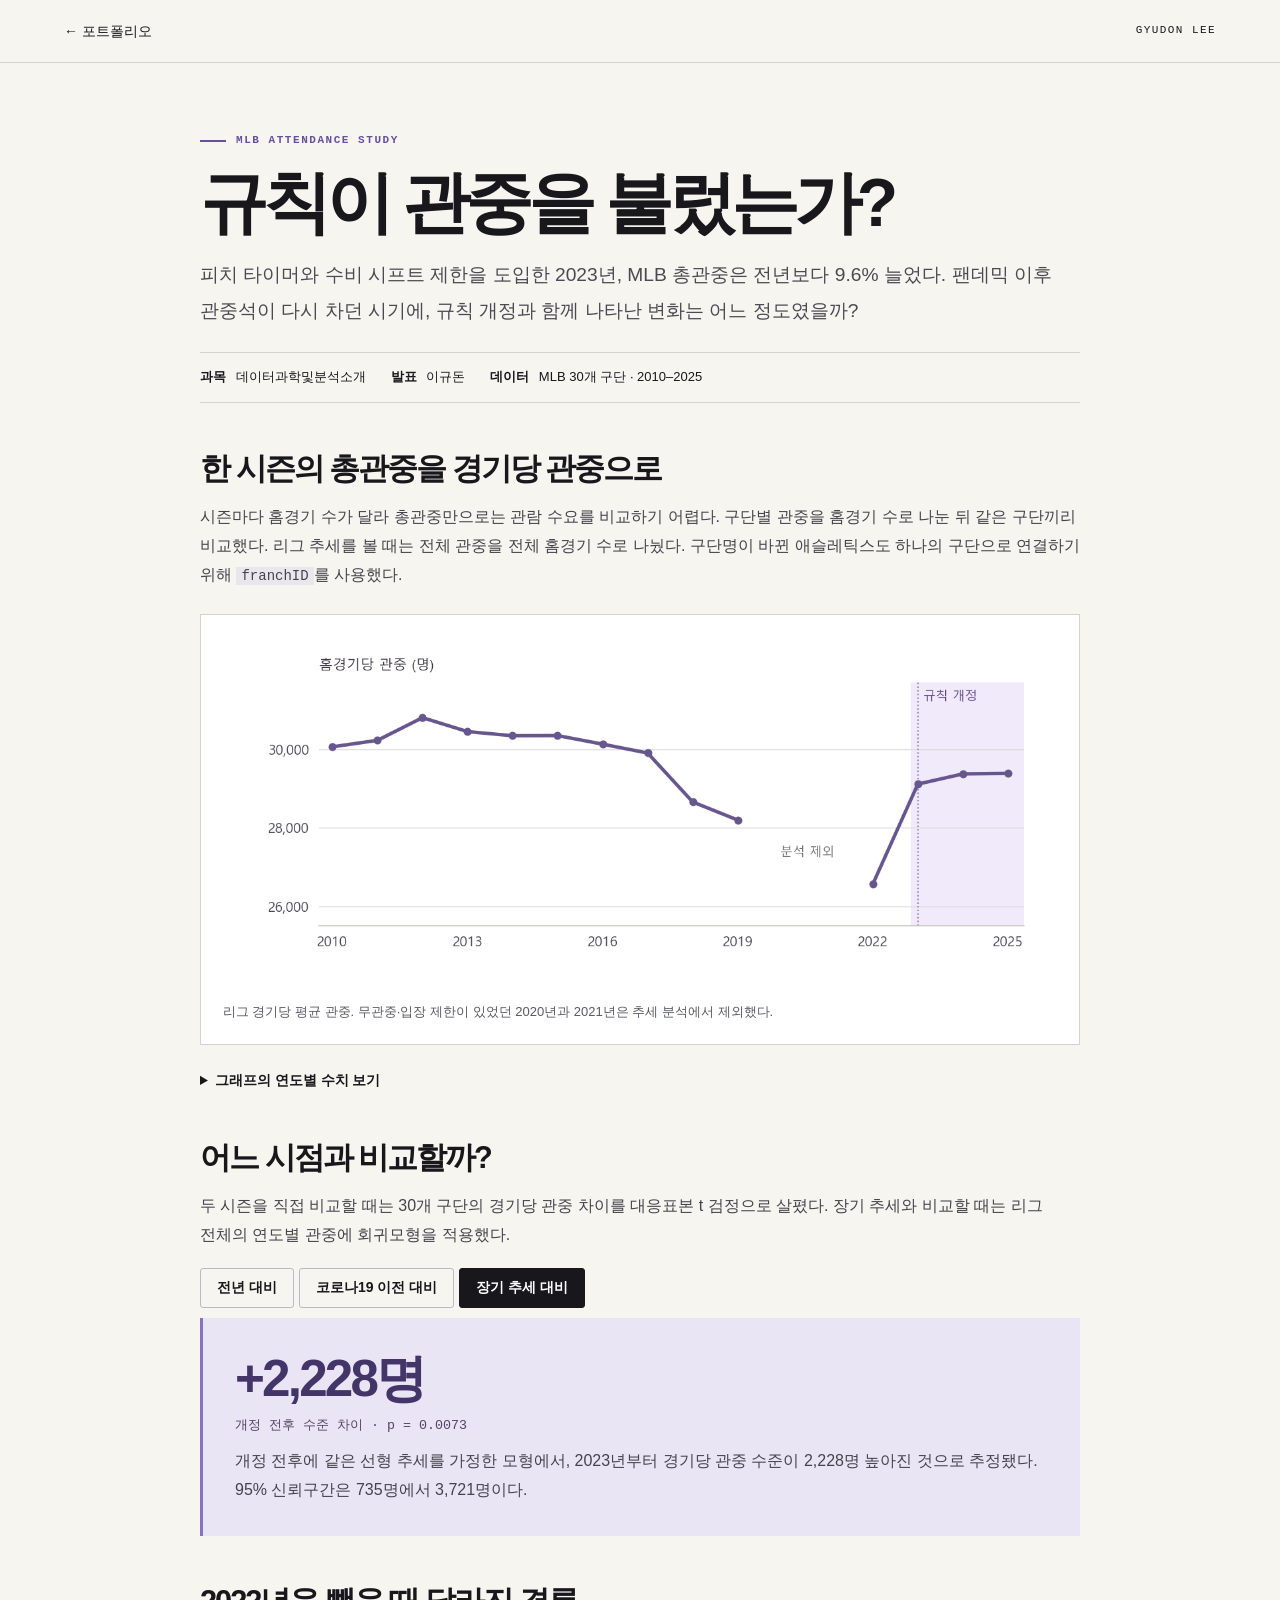
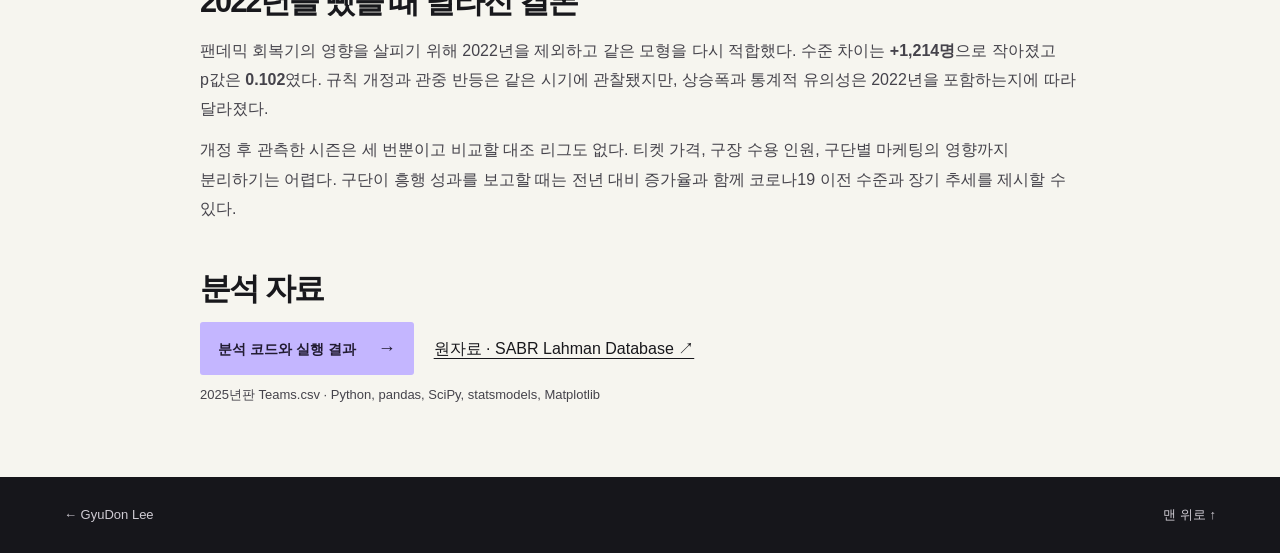
==== mlb.html @ 4417092d "Publish data analysis portfolio for GitHub Pages" ====
<!doctype html>
<html lang="ko">
<head><meta charset="utf-8"><meta name="viewport" content="width=device-width, initial-scale=1">
<title>규칙이 관중을 불렀는가? · GyuDon Lee</title><meta name="description" content="MLB 30개 구단의 경기당 관중을 비교해 2023년 규칙 개정과 관중 증가의 관계를 살폈습니다."><link rel="stylesheet" href="style.css"><script defer src="study.js"></script></head>
<body class="paper" id="top">
<a class="skip" href="#main">본문으로 건너뛰기</a>
<header class="reader-nav"><div class="wrap"><a href="index.html#projects">← 포트폴리오</a><span class="mono">GYUDON LEE</span></div></header>
<main id="main" class="wrap article">
  <p class="kicker"><span class="dash"></span> MLB ATTENDANCE STUDY</p>
  <h1>규칙이 관중을 불렀는가?</h1>
  <p class="lead">피치 타이머와 수비 시프트 제한을 도입한 2023년, MLB 총관중은 전년보다 9.6% 늘었다. 팬데믹 이후 관중석이 다시 차던 시기에, 규칙 개정과 함께 나타난 변화는 어느 정도였을까?</p>
  <div class="study-meta"><span><strong>과목</strong> 데이터과학및분석소개</span><span><strong>발표</strong> 이규돈</span><span><strong>데이터</strong> MLB 30개 구단 · 2010–2025</span></div>
  <section class="block">
    <h2>한 시즌의 총관중을 경기당 관중으로</h2>
    <p>시즌마다 홈경기 수가 달라 총관중만으로는 관람 수요를 비교하기 어렵다. 구단별 관중을 홈경기 수로 나눈 뒤 같은 구단끼리 비교했다. 리그 추세를 볼 때는 전체 관중을 전체 홈경기 수로 나눴다. 구단명이 바뀐 애슬레틱스도 하나의 구단으로 연결하기 위해 <code>franchID</code>를 사용했다.</p>
    <figure class="case-chart"><img src="attendance.png" width="1260" height="540" alt="경기당 평균 관중이 2019년 28,199명에서 2022년 26,567명으로 낮아졌다가 2023년 29,114명으로 반등했다."><figcaption>리그 경기당 평균 관중. 무관중·입장 제한이 있었던 2020년과 2021년은 추세 분석에서 제외했다.</figcaption></figure>
    <details><summary>그래프의 연도별 수치 보기</summary><div class="tablewrap"><table><caption>리그 경기당 평균 관중, 1명 단위 반올림</caption><thead><tr><th>시즌</th><th>관중(명)</th><th>시즌</th><th>관중(명)</th></tr></thead><tbody>
    <tr><td>2010</td><td>30,063</td><td>2017</td><td>29,906</td></tr><tr><td>2011</td><td>30,229</td><td>2018</td><td>28,660</td></tr><tr><td>2012</td><td>30,806</td><td>2019</td><td>28,199</td></tr><tr><td>2013</td><td>30,451</td><td>2022</td><td>26,567</td></tr><tr><td>2014</td><td>30,346</td><td>2023</td><td>29,114</td></tr><tr><td>2015</td><td>30,350</td><td>2024</td><td>29,374</td></tr><tr><td>2016</td><td>30,131</td><td>2025</td><td>29,387</td></tr>
    </tbody></table></div></details>
  </section>
  <section class="block"><h2>어느 시점과 비교할까?</h2>
    <p>두 시즌을 직접 비교할 때는 30개 구단의 경기당 관중 차이를 대응표본 t 검정으로 살폈다. 장기 추세와 비교할 때는 리그 전체의 연도별 관중에 회귀모형을 적용했다.</p>
    <div class="study-tabs" aria-label="비교 기준 선택" hidden>
      <button type="button" data-panel="prior" aria-controls="prior" aria-pressed="false">전년 대비</button>
      <button type="button" data-panel="pre-covid" aria-controls="pre-covid" aria-pressed="false">코로나19 이전 대비</button>
      <button type="button" data-panel="trend" aria-controls="trend" aria-pressed="true">장기 추세 대비</button>
    </div>
    <div id="prior" class="reading"><strong>+2,551명</strong><small>2022년과 2023년 · p &lt; 0.001</small><p>같은 구단의 두 시즌을 짝지으면 홈경기 한 경기당 평균 2,551명이 늘었다. 비교 기준인 2022년의 리그 경기당 관중은 2019년보다 5.8% 낮았다.</p></div>
    <div id="pre-covid" class="reading"><strong>+918명</strong><small>2019년과 2023년 · p = 0.379</small><p>코로나19 이전 시즌과 비교하면 증가폭이 작아졌다. 30개 구단 중 관중이 늘어난 곳은 15개였다. 구단별 차이의 평균은 5% 유의수준에서 0과 구별되지 않았다.</p></div>
    <div id="trend" class="reading"><strong>+2,228명</strong><small>개정 전후 수준 차이 · p = 0.0073</small><p>개정 전후에 같은 선형 추세를 가정한 모형에서, 2023년부터 경기당 관중 수준이 2,228명 높아진 것으로 추정됐다. 95% 신뢰구간은 735명에서 3,721명이다.</p></div>
  </section>
  <section class="block"><h2>2022년을 뺐을 때 달라진 결론</h2>
    <p>팬데믹 회복기의 영향을 살피기 위해 2022년을 제외하고 같은 모형을 다시 적합했다. 수준 차이는 <strong>+1,214명</strong>으로 작아졌고 p값은 <strong>0.102</strong>였다. 규칙 개정과 관중 반등은 같은 시기에 관찰됐지만, 상승폭과 통계적 유의성은 2022년을 포함하는지에 따라 달라졌다.</p>
    <p style="margin-top:12px">개정 후 관측한 시즌은 세 번뿐이고 비교할 대조 리그도 없다. 티켓 가격, 구장 수용 인원, 구단별 마케팅의 영향까지 분리하기는 어렵다. 구단이 흥행 성과를 보고할 때는 전년 대비 증가율과 함께 코로나19 이전 수준과 장기 추세를 제시할 수 있다.</p>
  </section>
  <section class="block"><h2>분석 자료</h2><div class="resources"><a class="button" href="notebook.html">분석 코드와 실행 결과 <span aria-hidden="true">→</span></a><a href="https://sabr.org/lahman-database/">원자료 · SABR Lahman Database ↗</a></div><p class="caption">2025년판 Teams.csv · Python, pandas, SciPy, statsmodels, Matplotlib</p></section>
</main><footer style="background:var(--night)"><div class="wrap"><a href="index.html">← GyuDon Lee</a><a href="#top">맨 위로 ↑</a></div></footer></body></html>
---- style.css ----
:root{--ink:#18181c;--night:#16161b;--paper:#f6f5ef;--muted:#595962;--violet:#c4b6ff;--purple:#63519d;--rule:#d5d3cd;--mono:"IBM Plex Mono",Consolas,"SFMono-Regular",monospace;--sans:"Inter","Segoe UI","Apple SD Gothic Neo","Malgun Gothic",sans-serif}
*{box-sizing:border-box}html{scroll-behavior:smooth;scroll-padding-top:18px}body{margin:0;background:var(--night);color:#f4f2ef;font:16px/1.6 var(--sans);word-break:keep-all}h1,h2,h3,p,dl,dd,figure,ul{margin:0}a{color:inherit;text-decoration:none}a,button,input,summary{-webkit-tap-highlight-color:transparent}a:focus-visible,button:focus-visible,input:focus-visible,summary:focus-visible{outline:3px solid #a383fc;outline-offset:5px}a:hover{text-decoration:underline;text-underline-offset:5px}.wrap{width:min(100% - clamp(40px,10vw,168px),1232px);margin-inline:auto}.paper{background:var(--paper);color:var(--ink)}.mono,.kicker,.section-index,.field-head,.field-foot,.photo>span,.project-type{font-family:var(--mono)}
.skip{position:fixed;z-index:10;left:16px;top:12px;padding:10px 18px;background:var(--paper);color:var(--ink);transform:translateY(-160%)}.skip:focus{transform:none}
.topbar{border-bottom:1px solid #38383d}.navrow,.topbar nav,.brand,.reader-nav .wrap,footer .wrap{display:flex;align-items:center}.navrow{justify-content:space-between;min-height:76px}.brand{font-size:21px;font-weight:700;letter-spacing:-.055em;gap:12px}.brand:hover{text-decoration:none}.brand-mark{display:flex;height:23px;align-items:end;gap:2px;transform:skewY(-7deg)}.brand-mark i{width:4px;display:block;background:var(--violet)}.brand-mark i:nth-child(1){height:9px}.brand-mark i:nth-child(2){height:17px}.brand-mark i:nth-child(3){height:22px}.brand-mark i:nth-child(4){height:14px}.topbar nav{gap:30px;font-size:14px;font-weight:600}.github{border-left:1px solid #4a494f;padding-left:24px}.github span{margin-left:4px;color:var(--violet)}
.hero{overflow:hidden;background:radial-gradient(ellipse at 73% 49%,#211f2b 0%,#17171d 34%,var(--night) 62%)}.cover{display:grid;grid-template-columns:.84fr 1.16fr;align-items:center;gap:7%;padding-block:clamp(54px,5.6vw,85px) clamp(54px,6.1vw,96px)}.kicker{font-size:11px;line-height:1.4;font-weight:600;letter-spacing:.14em;display:flex;align-items:center;gap:10px}.hero .kicker{color:var(--violet)}.dash{width:26px;height:2px;background:currentColor;display:inline-block;flex:none}.intro h1{font-size:clamp(82px,8.5vw,134px);font-weight:650;letter-spacing:-.057em;line-height:.85;margin:25px 0}.period{color:var(--violet)}.intro-copy{font-size:clamp(15px,1.2vw,18px);line-height:1.85;letter-spacing:-.04em;color:#c4c2cb}.intro-copy strong{color:#f4f2ef;font-weight:600}.button{display:inline-flex;align-items:center;gap:22px;background:var(--violet);color:#211b31;padding:12px 18px;font-weight:700;font-size:14px;margin-top:22px;border-radius:3px}.button:hover{background:#d4caff;text-decoration:none}.button span{font-size:18px}
.ball-figure{position:relative;min-width:0}.field-head,.field-foot{display:flex;align-items:center;gap:12px;color:#b7b4c3;font-size:10px;letter-spacing:.11em;line-height:1.3}.field-head{justify-content:space-between;border-top:1px solid #55525f;padding:10px 0}.field-head>span:first-child{color:var(--violet)}.ball-stage{position:relative;background-image:radial-gradient(circle,#72708050 .7px,transparent .9px);background-size:18px 18px}.ball-stage:before,.ball-stage:after{content:"+";position:absolute;color:#a8a1b5;font:16px var(--mono);line-height:1}.ball-stage:before{top:6%;left:1%}.ball-stage:after{bottom:6%;right:1%}#baseball{display:block;width:100%;height:clamp(295px,28vw,420px)}.field-foot{border-bottom:1px solid #55525f;padding:10px 0;min-height:39px}.field-foot>span{margin-right:auto}.field-foot label{font-family:var(--sans);white-space:nowrap}.field-foot input{width:74px;height:16px;accent-color:var(--violet);cursor:ew-resize}.field-foot output{min-width:33px;text-align:right}
.projects{padding-block:clamp(50px,6.2vw,92px)}.paper .kicker{color:var(--purple)}.section-head{display:flex;align-items:end;justify-content:space-between;margin-bottom:29px}.paper h2{font-size:clamp(34px,3.2vw,51px);letter-spacing:-.065em;line-height:1.18;margin-top:9px}.section-index{font-size:13px;color:#5b5666}.section-index span{color:#a7a4ac}.project-card{display:grid;grid-template-columns:1.12fr 1fr;align-items:stretch;border-top:1px solid var(--rule);border-bottom:1px solid var(--rule);padding:23px 0;gap:clamp(30px,4.4vw,78px)}.project-card:hover{text-decoration:none}.photo{position:relative;overflow:hidden;isolation:isolate;background:#36363c;min-height:300px;border-radius:3px}.photo img{display:block;height:100%;width:100%;position:absolute;inset:0;object-fit:cover;object-position:center 64%;transition:transform .4s;filter:saturate(.78)}.photo:after{content:"";position:absolute;inset:55% 0 0;background:linear-gradient(transparent,#121218a8);z-index:0}.photo>span{position:absolute;z-index:1;bottom:18px;left:20px;color:white;font-size:11px;letter-spacing:.14em}.project-card:hover .photo img{transform:scale(1.025)}.project-summary{padding:clamp(12px,2.5vw,42px) 0}.project-type{font-family:var(--sans);color:var(--purple);font-weight:700;font-size:13px}.project-summary h3{font-size:clamp(31px,3.3vw,50px);line-height:1.15;letter-spacing:-.07em;margin:10px 0 18px}.project-summary>p:not(.project-type){font-size:15px;color:var(--muted);line-height:1.85;max-width:44ch}.tags{display:flex;flex-wrap:wrap;padding:0;list-style:none;gap:7px;margin-top:18px}.tags li{border:1px solid #cdcad4;border-radius:3px;padding:3px 9px;font-size:12px;color:#514c5e}.case-link{display:inline-flex;gap:20px;align-items:center;border-bottom:1px solid #69636e;padding-bottom:2px;font-size:14px;font-weight:700;margin-top:25px}.case-link span{font-size:18px}.about{padding-bottom:clamp(60px,7vw,105px)}.about-grid{display:grid;grid-template-columns:1fr 1.3fr;gap:56px}.about-name{color:var(--muted);margin-top:5px}.profile>div{display:grid;grid-template-columns:35% 1fr;gap:15px;border-top:1px solid var(--rule);padding:14px 0}.profile>div:last-child{border-bottom:1px solid var(--rule)}.profile dt{font-size:13px;color:var(--muted)}.profile dd{font-size:15px;font-weight:580}.profile small{font-weight:400;color:var(--muted)}.profile a{color:var(--purple)}.mobile-only{display:none}footer .wrap{min-height:76px;justify-content:space-between;color:#cfcbd3;font-size:13px}footer span{font:14px var(--mono)}
.reader-nav{border-bottom:1px solid var(--rule)}.reader-nav .wrap{min-height:62px;justify-content:space-between;font-size:14px}.reader-nav .mono{font-size:11px;letter-spacing:.13em}.article{max-width:880px;padding-block:clamp(42px,5.5vw,82px)}.article h1{font-size:clamp(38px,5.3vw,76px);letter-spacing:-.075em;line-height:1.13;margin:16px 0}.lead{color:#4c4953;font-size:clamp(17px,1.5vw,21px);line-height:1.75}.article p:not(.kicker){line-height:1.83}.article .block{margin-top:48px}.article h2{font-size:clamp(24px,2.4vw,34px);margin:12px 0 15px}.article .block p,.notebook .article>p{color:#45434b}.study-meta{display:flex;flex-wrap:wrap;gap:10px 25px;border-block:1px solid var(--rule);padding:14px 0;font-size:13px;margin:24px 0 0}.study-meta strong{margin-right:6px}.study-tabs{display:flex;flex-wrap:wrap;gap:5px;margin:18px 0 0}.study-tabs[hidden]{display:none}.study-tabs button{font:600 14px var(--sans);padding:10px 16px;border:1px solid #bcb8c8;background:transparent;color:var(--ink);border-radius:3px;cursor:pointer}.study-tabs button[aria-pressed="true"]{background:var(--ink);border-color:var(--ink);color:white}.reading{background:#e9e5f5;border-left:3px solid #8972bd;padding:clamp(18px,3vw,32px);margin-top:10px}.reading strong{display:block;font-size:clamp(30px,4vw,52px);color:#443568;letter-spacing:-.055em;line-height:1.15}.reading small{display:block;font-family:var(--mono);color:#504566;margin:6px 0 10px}.reading[hidden]{display:none}.case-chart{margin:24px 0;background:white;border:1px solid var(--rule);padding:clamp(8px,1.7vw,22px)}.case-chart img{width:100%;height:auto;display:block}.case-chart figcaption,.caption{font-size:13px;color:var(--muted);margin-top:8px}.article a:not(.button){text-decoration:underline;text-underline-offset:4px}.article pre,.article .tablewrap{overflow:auto;max-width:100%;font-family:var(--mono);word-break:normal}.article pre{background:#232229;color:#eeecf1;padding:18px;border-radius:3px;line-height:1.55;font-size:13px}.article p code{font:14px var(--mono);background:#e9e6ee;padding:1px 5px}.cell{margin-block:40px}.cell img{max-width:100%;height:auto;background:white}.notebook .cell h2{font:13px var(--mono);letter-spacing:.04em;color:var(--purple)}.cell .result{background:#e8e6e2;color:var(--ink)}.article table{border-collapse:collapse;font-size:13px;min-width:min(100%,500px)}.article td,.article th{border-bottom:1px solid var(--rule);padding:6px 9px;text-align:right}.resources{display:flex;flex-wrap:wrap;align-items:center;gap:20px}.resources .button{margin:0}.article details{margin:16px 0}.article summary{cursor:pointer;font-weight:600;font-size:14px}.article details .tablewrap{margin:12px 0}
@media(max-width:780px){.wrap{width:calc(100% - 48px)}.cover{gap:4%;grid-template-columns:.9fr 1.1fr}.intro h1{font-size:83px}.kicker{font-size:10px}.field-head,.field-foot{font-size:9px;gap:7px}.photo{min-height:255px}.about-grid{gap:25px;grid-template-columns:.7fr 1.3fr}.profile>div{grid-template-columns:34% 1fr}.topbar nav{gap:17px}.github{padding-left:17px}}
@media(max-width:600px){.wrap{width:calc(100% - 38px)}.navrow{min-height:61px}.brand{font-size:17px;gap:8px}.brand-mark{transform:scale(.82);transform-origin:left center;margin-right:-3px}.topbar nav{gap:13px;font-size:12px}.github{padding-left:11px}.github span{margin-left:0}.cover{grid-template-columns:1fr;gap:34px;padding-block:41px 33px}.intro h1{font-size:clamp(63px,14.8vw,90px);margin:17px 0;line-height:1}.intro h1 br{display:none}.intro h1 br:after{content:" "}.intro h1 .last-name:before{content:" "}.intro-copy{font-size:15px}.button{margin-top:16px}.ball-figure{max-width:440px;width:100%;margin:auto}#baseball{height:clamp(220px,65vw,280px)}.field-head,.field-foot{padding-block:6px}.projects{padding-block:44px}.section-head{margin-bottom:18px}.project-card,.about-grid{grid-template-columns:1fr;gap:17px}.photo{min-height:0;aspect-ratio:1.7}.project-card{padding:16px 0 22px}.project-summary{padding:0}.project-summary h3 br{display:none}.project-summary h3{font-size:32px;margin:7px 0 12px}.about-grid{gap:20px}.profile>div{grid-template-columns:34% 1fr}.mobile-only{display:block}.study-tabs button{font-size:13px;padding:8px 11px}.article .block{margin-top:32px}.article{padding-block:36px}.article pre{padding:12px}.resources{gap:15px}.section-index{font-size:12px}}
@media(max-width:350px){.brand{font-size:15px}.topbar nav{gap:9px}.github{padding-left:7px}.wrap{width:calc(100% - 28px)}}
@media(prefers-reduced-motion:reduce){html{scroll-behavior:auto}*,*:before,*:after{transition:none!important}}
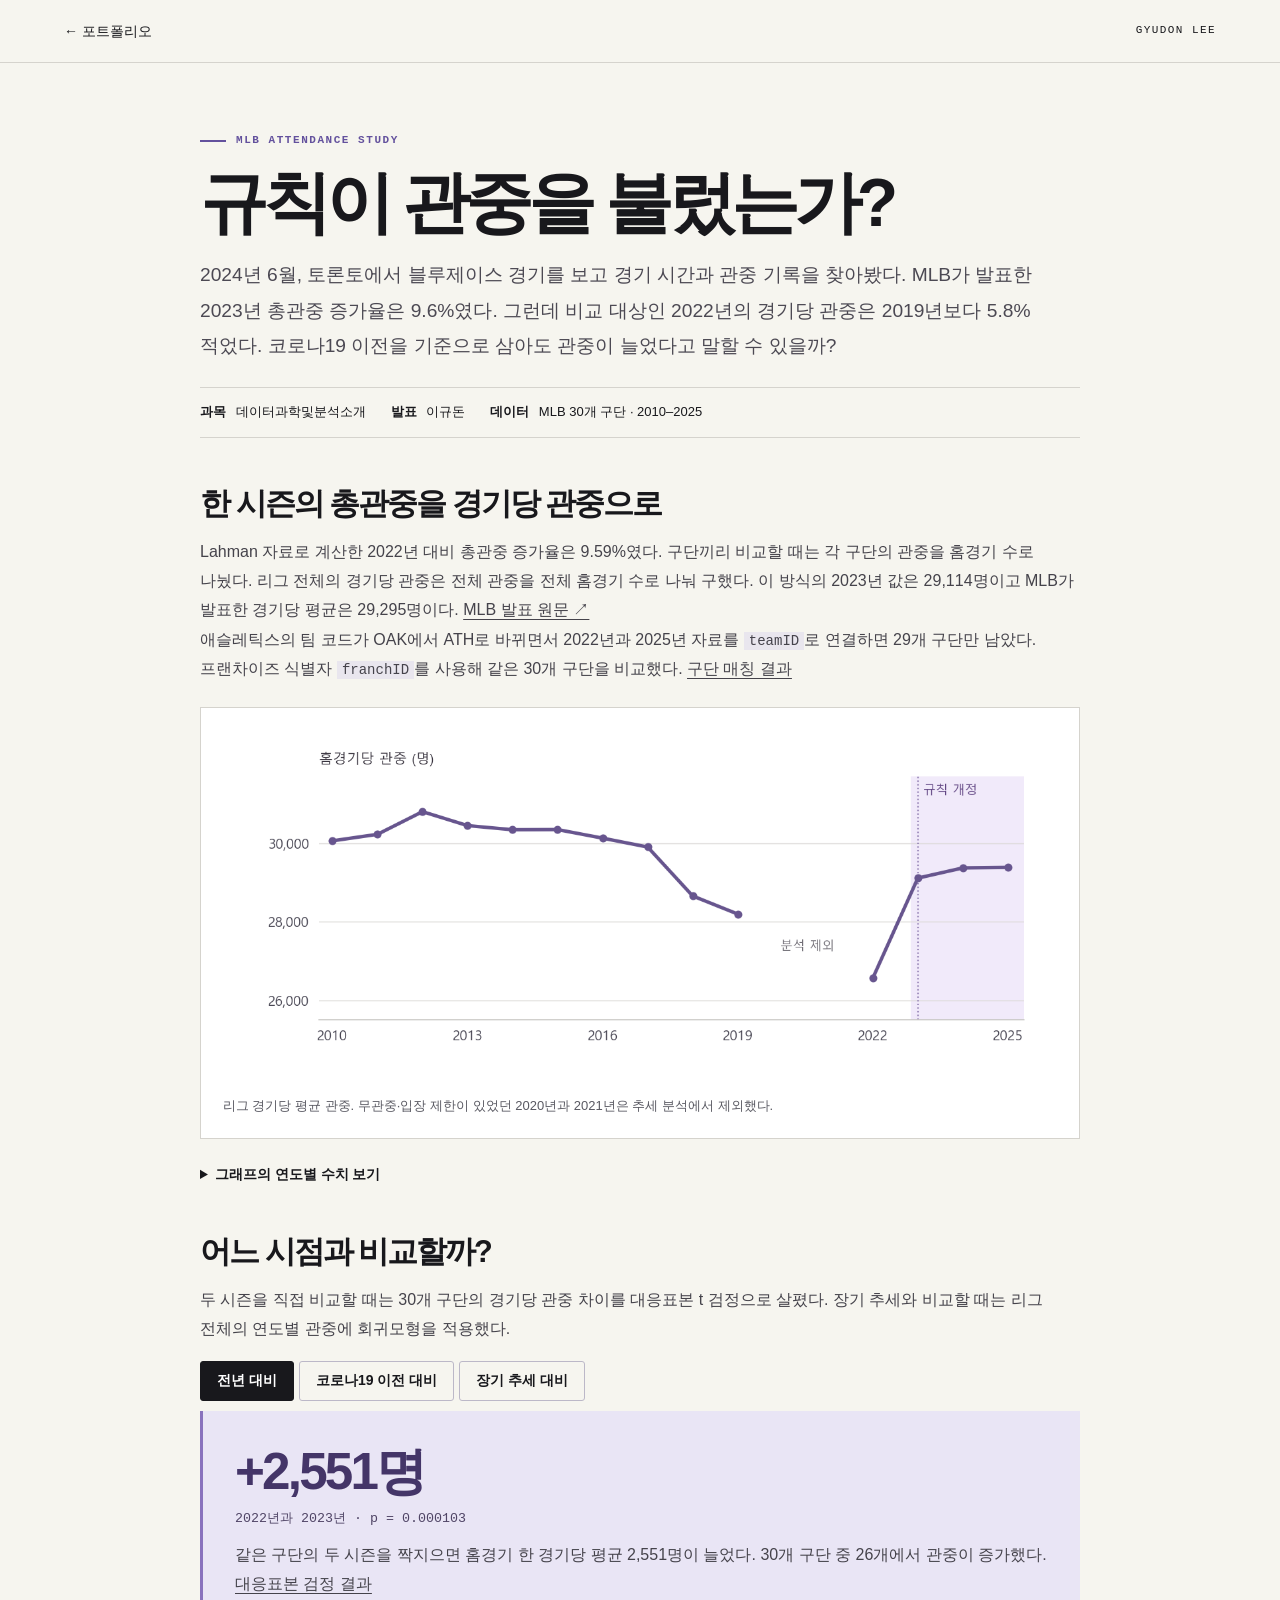
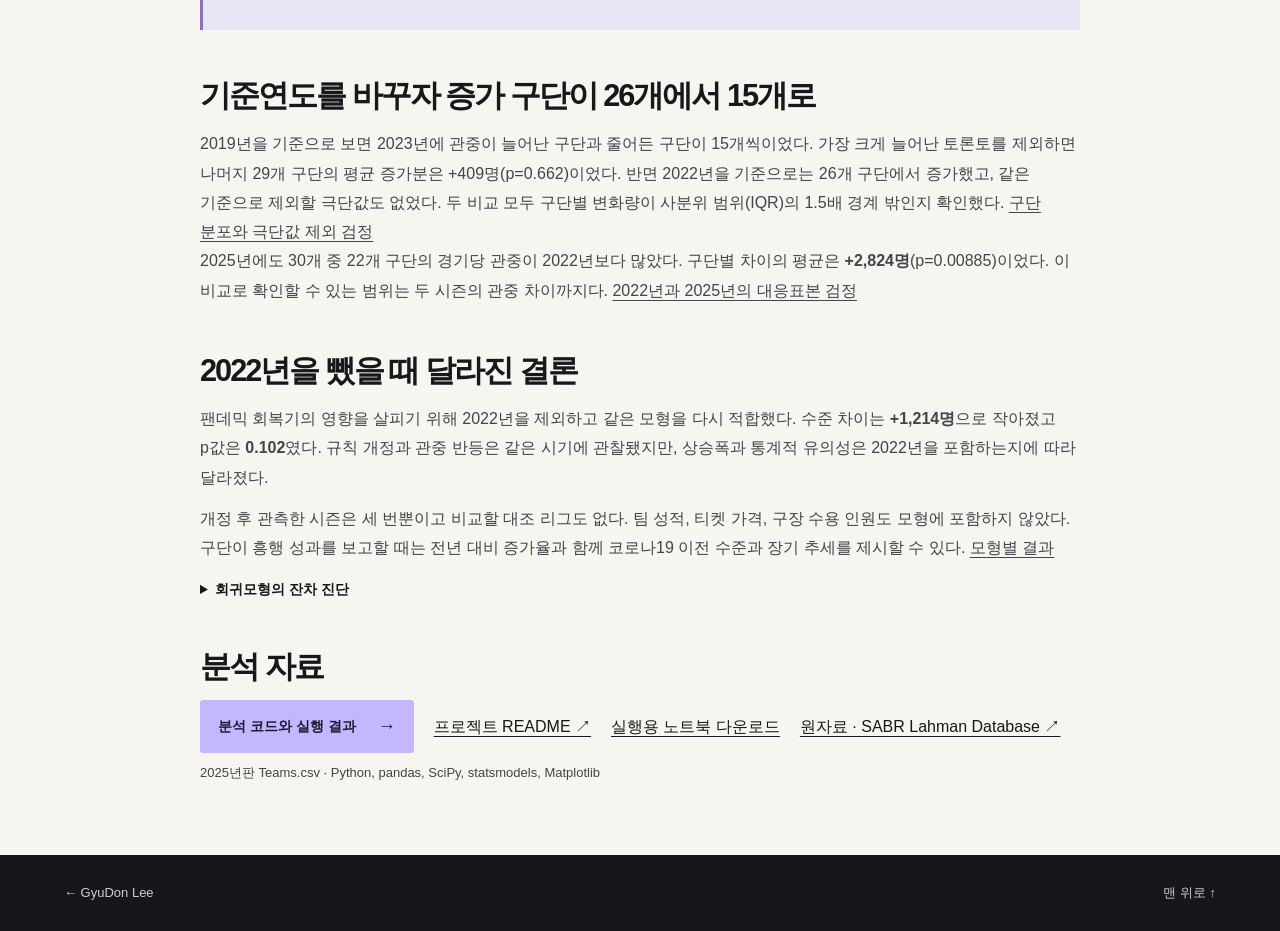
==== commit 35c690b0: "Reproduce MLB attendance tests and align portfolio results" ====
--- a/mlb.html
+++ b/mlb.html
@@ -8,11 +8,12 @@
 <main id="main" class="wrap article">
   <p class="kicker"><span class="dash"></span> MLB ATTENDANCE STUDY</p>
   <h1>규칙이 관중을 불렀는가?</h1>
-  <p class="lead">피치 타이머와 수비 시프트 제한을 도입한 2023년, MLB 총관중은 전년보다 9.6% 늘었다. 팬데믹 이후 관중석이 다시 차던 시기에, 규칙 개정과 함께 나타난 변화는 어느 정도였을까?</p>
+  <p class="lead">2024년 6월, 토론토에서 블루제이스 경기를 보고 경기 시간과 관중 기록을 찾아봤다. MLB가 발표한 2023년 총관중 증가율은 9.6%였다. 그런데 비교 대상인 2022년의 경기당 관중은 2019년보다 5.8% 적었다. 코로나19 이전을 기준으로 삼아도 관중이 늘었다고 말할 수 있을까?</p>
   <div class="study-meta"><span><strong>과목</strong> 데이터과학및분석소개</span><span><strong>발표</strong> 이규돈</span><span><strong>데이터</strong> MLB 30개 구단 · 2010–2025</span></div>
   <section class="block">
     <h2>한 시즌의 총관중을 경기당 관중으로</h2>
-    <p>시즌마다 홈경기 수가 달라 총관중만으로는 관람 수요를 비교하기 어렵다. 구단별 관중을 홈경기 수로 나눈 뒤 같은 구단끼리 비교했다. 리그 추세를 볼 때는 전체 관중을 전체 홈경기 수로 나눴다. 구단명이 바뀐 애슬레틱스도 하나의 구단으로 연결하기 위해 <code>franchID</code>를 사용했다.</p>
+    <p>Lahman 자료로 계산한 2022년 대비 총관중 증가율은 9.59%였다. 구단끼리 비교할 때는 각 구단의 관중을 홈경기 수로 나눴다. 리그 전체의 경기당 관중은 전체 관중을 전체 홈경기 수로 나눠 구했다. 이 방식의 2023년 값은 29,114명이고 MLB가 발표한 경기당 평균은 29,295명이다. <a href="https://www.mlb.com/press-release/press-release-mlb-attendance-surpasses-70-million-and-records-largest-percentage">MLB 발표 원문 ↗</a></p>
+    <p>애슬레틱스의 팀 코드가 OAK에서 ATH로 바뀌면서 2022년과 2025년 자료를 <code>teamID</code>로 연결하면 29개 구단만 남았다. 프랜차이즈 식별자 <code>franchID</code>를 사용해 같은 30개 구단을 비교했다. <a href="notebook.html#identifiers">구단 매칭 결과</a></p>
     <figure class="case-chart"><img src="attendance.png" width="1260" height="540" alt="경기당 평균 관중이 2019년 28,199명에서 2022년 26,567명으로 낮아졌다가 2023년 29,114명으로 반등했다."><figcaption>리그 경기당 평균 관중. 무관중·입장 제한이 있었던 2020년과 2021년은 추세 분석에서 제외했다.</figcaption></figure>
     <details><summary>그래프의 연도별 수치 보기</summary><div class="tablewrap"><table><caption>리그 경기당 평균 관중, 1명 단위 반올림</caption><thead><tr><th>시즌</th><th>관중(명)</th><th>시즌</th><th>관중(명)</th></tr></thead><tbody>
     <tr><td>2010</td><td>30,063</td><td>2017</td><td>29,906</td></tr><tr><td>2011</td><td>30,229</td><td>2018</td><td>28,660</td></tr><tr><td>2012</td><td>30,806</td><td>2019</td><td>28,199</td></tr><tr><td>2013</td><td>30,451</td><td>2022</td><td>26,567</td></tr><tr><td>2014</td><td>30,346</td><td>2023</td><td>29,114</td></tr><tr><td>2015</td><td>30,350</td><td>2024</td><td>29,374</td></tr><tr><td>2016</td><td>30,131</td><td>2025</td><td>29,387</td></tr>
@@ -21,17 +22,22 @@
   <section class="block"><h2>어느 시점과 비교할까?</h2>
     <p>두 시즌을 직접 비교할 때는 30개 구단의 경기당 관중 차이를 대응표본 t 검정으로 살폈다. 장기 추세와 비교할 때는 리그 전체의 연도별 관중에 회귀모형을 적용했다.</p>
     <div class="study-tabs" aria-label="비교 기준 선택" hidden>
-      <button type="button" data-panel="prior" aria-controls="prior" aria-pressed="false">전년 대비</button>
+      <button type="button" data-panel="prior" aria-controls="prior" aria-pressed="true">전년 대비</button>
       <button type="button" data-panel="pre-covid" aria-controls="pre-covid" aria-pressed="false">코로나19 이전 대비</button>
-      <button type="button" data-panel="trend" aria-controls="trend" aria-pressed="true">장기 추세 대비</button>
+      <button type="button" data-panel="trend" aria-controls="trend" aria-pressed="false">장기 추세 대비</button>
     </div>
-    <div id="prior" class="reading"><strong>+2,551명</strong><small>2022년과 2023년 · p &lt; 0.001</small><p>같은 구단의 두 시즌을 짝지으면 홈경기 한 경기당 평균 2,551명이 늘었다. 비교 기준인 2022년의 리그 경기당 관중은 2019년보다 5.8% 낮았다.</p></div>
+    <div id="prior" class="reading"><strong>+2,551명</strong><small>2022년과 2023년 · p = 0.000103</small><p>같은 구단의 두 시즌을 짝지으면 홈경기 한 경기당 평균 2,551명이 늘었다. 30개 구단 중 26개에서 관중이 증가했다. <a href="notebook.html#paired">대응표본 검정 결과</a></p></div>
     <div id="pre-covid" class="reading"><strong>+918명</strong><small>2019년과 2023년 · p = 0.379</small><p>코로나19 이전 시즌과 비교하면 증가폭이 작아졌다. 30개 구단 중 관중이 늘어난 곳은 15개였다. 구단별 차이의 평균은 5% 유의수준에서 0과 구별되지 않았다.</p></div>
     <div id="trend" class="reading"><strong>+2,228명</strong><small>개정 전후 수준 차이 · p = 0.0073</small><p>개정 전후에 같은 선형 추세를 가정한 모형에서, 2023년부터 경기당 관중 수준이 2,228명 높아진 것으로 추정됐다. 95% 신뢰구간은 735명에서 3,721명이다.</p></div>
   </section>
+  <section class="block"><h2>기준연도를 바꾸자 증가 구단이 26개에서 15개로</h2>
+    <p>2019년을 기준으로 보면 2023년에 관중이 늘어난 구단과 줄어든 구단이 15개씩이었다. 가장 크게 늘어난 토론토를 제외하면 나머지 29개 구단의 평균 증가분은 +409명(p=0.662)이었다. 반면 2022년을 기준으로는 26개 구단에서 증가했고, 같은 기준으로 제외할 극단값도 없었다. 두 비교 모두 구단별 변화량이 사분위 범위(IQR)의 1.5배 경계 밖인지 확인했다. <a href="notebook.html#spread">구단 분포와 극단값 제외 검정</a></p>
+    <p>2025년에도 30개 중 22개 구단의 경기당 관중이 2022년보다 많았다. 구단별 차이의 평균은 <strong>+2,824명</strong>(p=0.00885)이었다. 이 비교로 확인할 수 있는 범위는 두 시즌의 관중 차이까지다. <a href="notebook.html#paired">2022년과 2025년의 대응표본 검정</a></p>
+  </section>
   <section class="block"><h2>2022년을 뺐을 때 달라진 결론</h2>
     <p>팬데믹 회복기의 영향을 살피기 위해 2022년을 제외하고 같은 모형을 다시 적합했다. 수준 차이는 <strong>+1,214명</strong>으로 작아졌고 p값은 <strong>0.102</strong>였다. 규칙 개정과 관중 반등은 같은 시기에 관찰됐지만, 상승폭과 통계적 유의성은 2022년을 포함하는지에 따라 달라졌다.</p>
-    <p style="margin-top:12px">개정 후 관측한 시즌은 세 번뿐이고 비교할 대조 리그도 없다. 티켓 가격, 구장 수용 인원, 구단별 마케팅의 영향까지 분리하기는 어렵다. 구단이 흥행 성과를 보고할 때는 전년 대비 증가율과 함께 코로나19 이전 수준과 장기 추세를 제시할 수 있다.</p>
+    <p style="margin-top:12px">개정 후 관측한 시즌은 세 번뿐이고 비교할 대조 리그도 없다. 팀 성적, 티켓 가격, 구장 수용 인원도 모형에 포함하지 않았다. 구단이 흥행 성과를 보고할 때는 전년 대비 증가율과 함께 코로나19 이전 수준과 장기 추세를 제시할 수 있다. <a href="notebook.html#sensitivity">모형별 결과</a></p>
+    <details><summary>회귀모형의 잔차 진단</summary><p>14개 시즌의 Durbin–Watson 통계량은 0.667이었다. 관측 순서상 인접한 잔차의 상관을 고려한 HAC 표준오차로 계산하면 수준 차이는 +2,228명, p=0.0018이었다. 시차 1, Bartlett 가중치, 소표본 보정 해제, 정규근사를 사용했다. 표본이 작아 보조 결과로 해석했다. <a href="notebook.html#diagnostics">진단 코드와 실행 결과</a></p></details>
   </section>
-  <section class="block"><h2>분석 자료</h2><div class="resources"><a class="button" href="notebook.html">분석 코드와 실행 결과 <span aria-hidden="true">→</span></a><a href="https://sabr.org/lahman-database/">원자료 · SABR Lahman Database ↗</a></div><p class="caption">2025년판 Teams.csv · Python, pandas, SciPy, statsmodels, Matplotlib</p></section>
+  <section class="block"><h2>분석 자료</h2><div class="resources"><a class="button" href="notebook.html">분석 코드와 실행 결과 <span aria-hidden="true">→</span></a><a href="https://github.com/dlrbehs/dlrbehs.github.io/blob/main/README.md">프로젝트 README ↗</a><a href="mlb-analysis.ipynb" download>실행용 노트북 다운로드</a><a href="https://sabr.org/lahman-database/">원자료 · SABR Lahman Database ↗</a></div><p class="caption">2025년판 Teams.csv · Python, pandas, SciPy, statsmodels, Matplotlib</p></section>
 </main><footer style="background:var(--night)"><div class="wrap"><a href="index.html">← GyuDon Lee</a><a href="#top">맨 위로 ↑</a></div></footer></body></html>
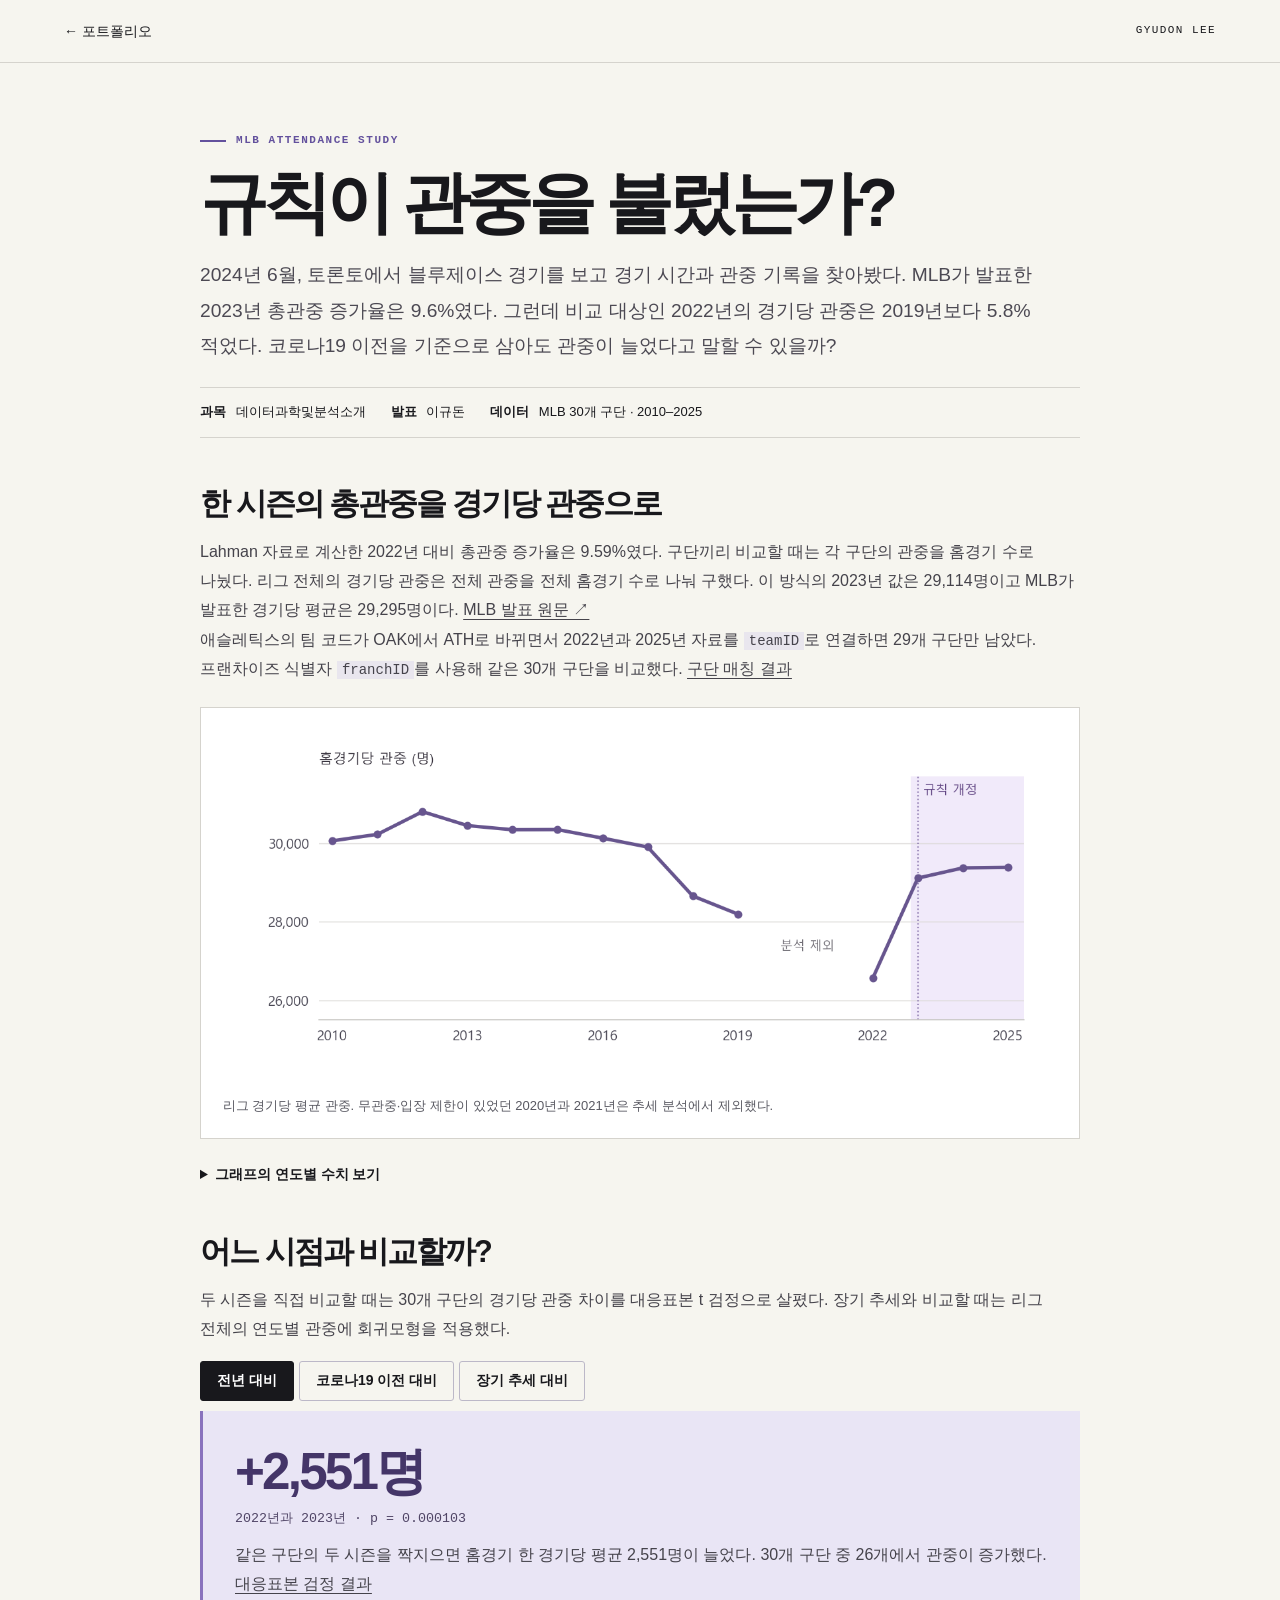
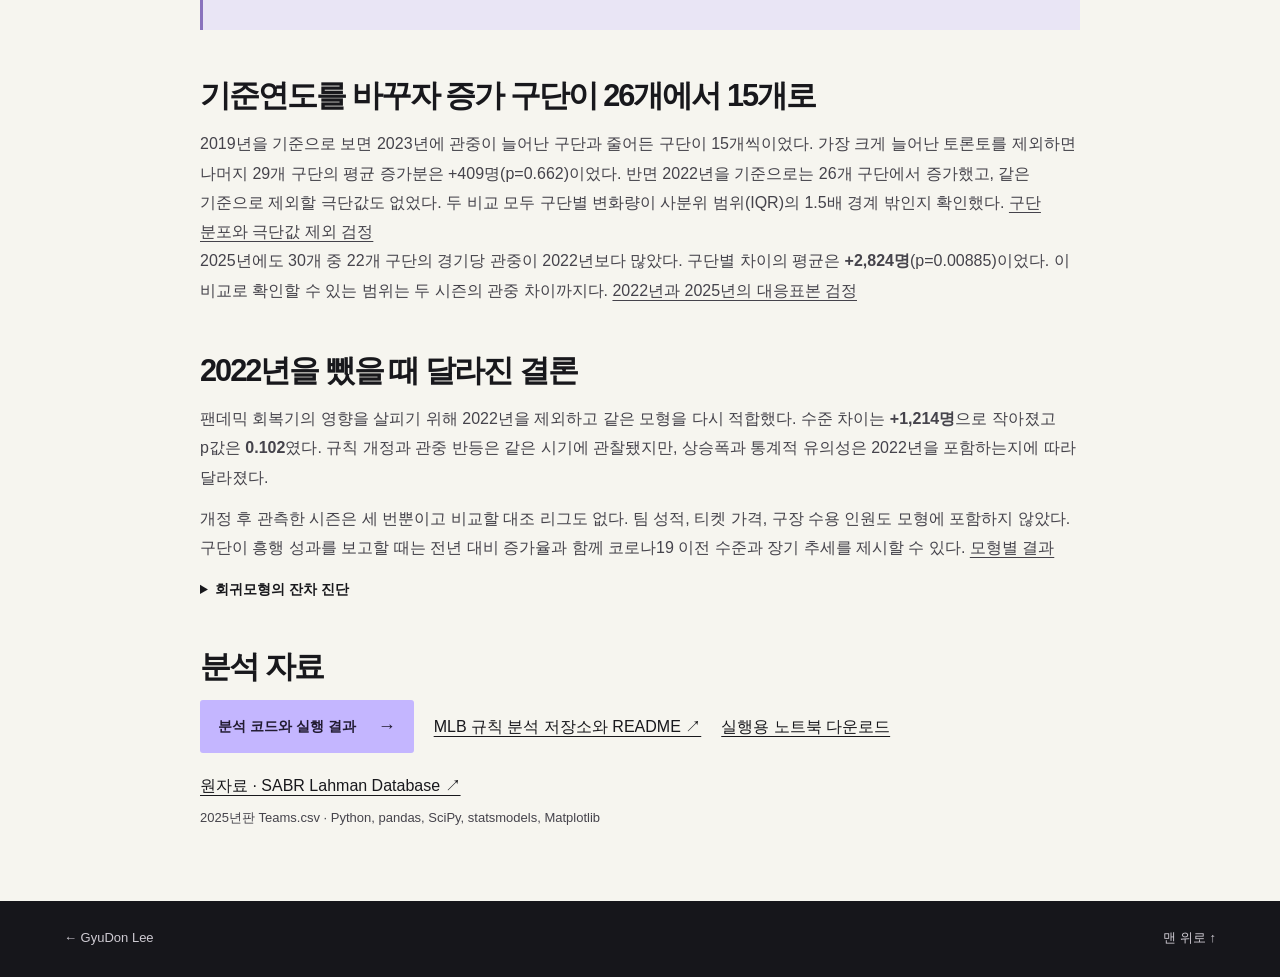
==== commit 8c8d54f5: "Introduce portfolio projects and add Ottawa and SKKU education" ====
--- a/mlb.html
+++ b/mlb.html
@@ -39,5 +39,5 @@
     <p style="margin-top:12px">개정 후 관측한 시즌은 세 번뿐이고 비교할 대조 리그도 없다. 팀 성적, 티켓 가격, 구장 수용 인원도 모형에 포함하지 않았다. 구단이 흥행 성과를 보고할 때는 전년 대비 증가율과 함께 코로나19 이전 수준과 장기 추세를 제시할 수 있다. <a href="notebook.html#sensitivity">모형별 결과</a></p>
     <details><summary>회귀모형의 잔차 진단</summary><p>14개 시즌의 Durbin–Watson 통계량은 0.667이었다. 관측 순서상 인접한 잔차의 상관을 고려한 HAC 표준오차로 계산하면 수준 차이는 +2,228명, p=0.0018이었다. 시차 1, Bartlett 가중치, 소표본 보정 해제, 정규근사를 사용했다. 표본이 작아 보조 결과로 해석했다. <a href="notebook.html#diagnostics">진단 코드와 실행 결과</a></p></details>
   </section>
-  <section class="block"><h2>분석 자료</h2><div class="resources"><a class="button" href="notebook.html">분석 코드와 실행 결과 <span aria-hidden="true">→</span></a><a href="https://github.com/dlrbehs/dlrbehs.github.io/blob/main/README.md">프로젝트 README ↗</a><a href="mlb-analysis.ipynb" download>실행용 노트북 다운로드</a><a href="https://sabr.org/lahman-database/">원자료 · SABR Lahman Database ↗</a></div><p class="caption">2025년판 Teams.csv · Python, pandas, SciPy, statsmodels, Matplotlib</p></section>
+  <section class="block"><h2>분석 자료</h2><div class="resources"><a class="button" href="notebook.html">분석 코드와 실행 결과 <span aria-hidden="true">→</span></a><a href="https://github.com/dlrbehs/mlb-rule-analysis">MLB 규칙 분석 저장소와 README ↗</a><a href="mlb-analysis.ipynb" download>실행용 노트북 다운로드</a><a href="https://sabr.org/lahman-database/">원자료 · SABR Lahman Database ↗</a></div><p class="caption">2025년판 Teams.csv · Python, pandas, SciPy, statsmodels, Matplotlib</p></section>
 </main><footer style="background:var(--night)"><div class="wrap"><a href="index.html">← GyuDon Lee</a><a href="#top">맨 위로 ↑</a></div></footer></body></html>
--- a/style.css
+++ b/style.css
@@ -10,3 +10,12 @@
 @media(max-width:600px){.wrap{width:calc(100% - 38px)}.navrow{min-height:61px}.brand{font-size:17px;gap:8px}.brand-mark{transform:scale(.82);transform-origin:left center;margin-right:-3px}.topbar nav{gap:13px;font-size:12px}.github{padding-left:11px}.github span{margin-left:0}.cover{grid-template-columns:1fr;gap:34px;padding-block:41px 33px}.intro h1{font-size:clamp(63px,14.8vw,90px);margin:17px 0;line-height:1}.intro h1 br{display:none}.intro h1 br:after{content:" "}.intro h1 .last-name:before{content:" "}.intro-copy{font-size:15px}.button{margin-top:16px}.ball-figure{max-width:440px;width:100%;margin:auto}#baseball{height:clamp(220px,65vw,280px)}.field-head,.field-foot{padding-block:6px}.projects{padding-block:44px}.section-head{margin-bottom:18px}.project-card,.about-grid{grid-template-columns:1fr;gap:17px}.photo{min-height:0;aspect-ratio:1.7}.project-card{padding:16px 0 22px}.project-summary{padding:0}.project-summary h3 br{display:none}.project-summary h3{font-size:32px;margin:7px 0 12px}.about-grid{gap:20px}.profile>div{grid-template-columns:34% 1fr}.mobile-only{display:block}.study-tabs button{font-size:13px;padding:8px 11px}.article .block{margin-top:32px}.article{padding-block:36px}.article pre{padding:12px}.resources{gap:15px}.section-index{font-size:12px}}
 @media(max-width:350px){.brand{font-size:15px}.topbar nav{gap:9px}.github{padding-left:7px}.wrap{width:calc(100% - 28px)}}
 @media(prefers-reduced-motion:reduce){html{scroll-behavior:auto}*,*:before,*:after{transition:none!important}}
+
+.education-history {
+  margin: 0;
+  padding: 0;
+  list-style: none;
+}
+.education-history li + li { margin-top: 14px; }
+.education-history strong, .education-history span, .education-history small { display: block; }
+.education-history span { font-weight: 400; }
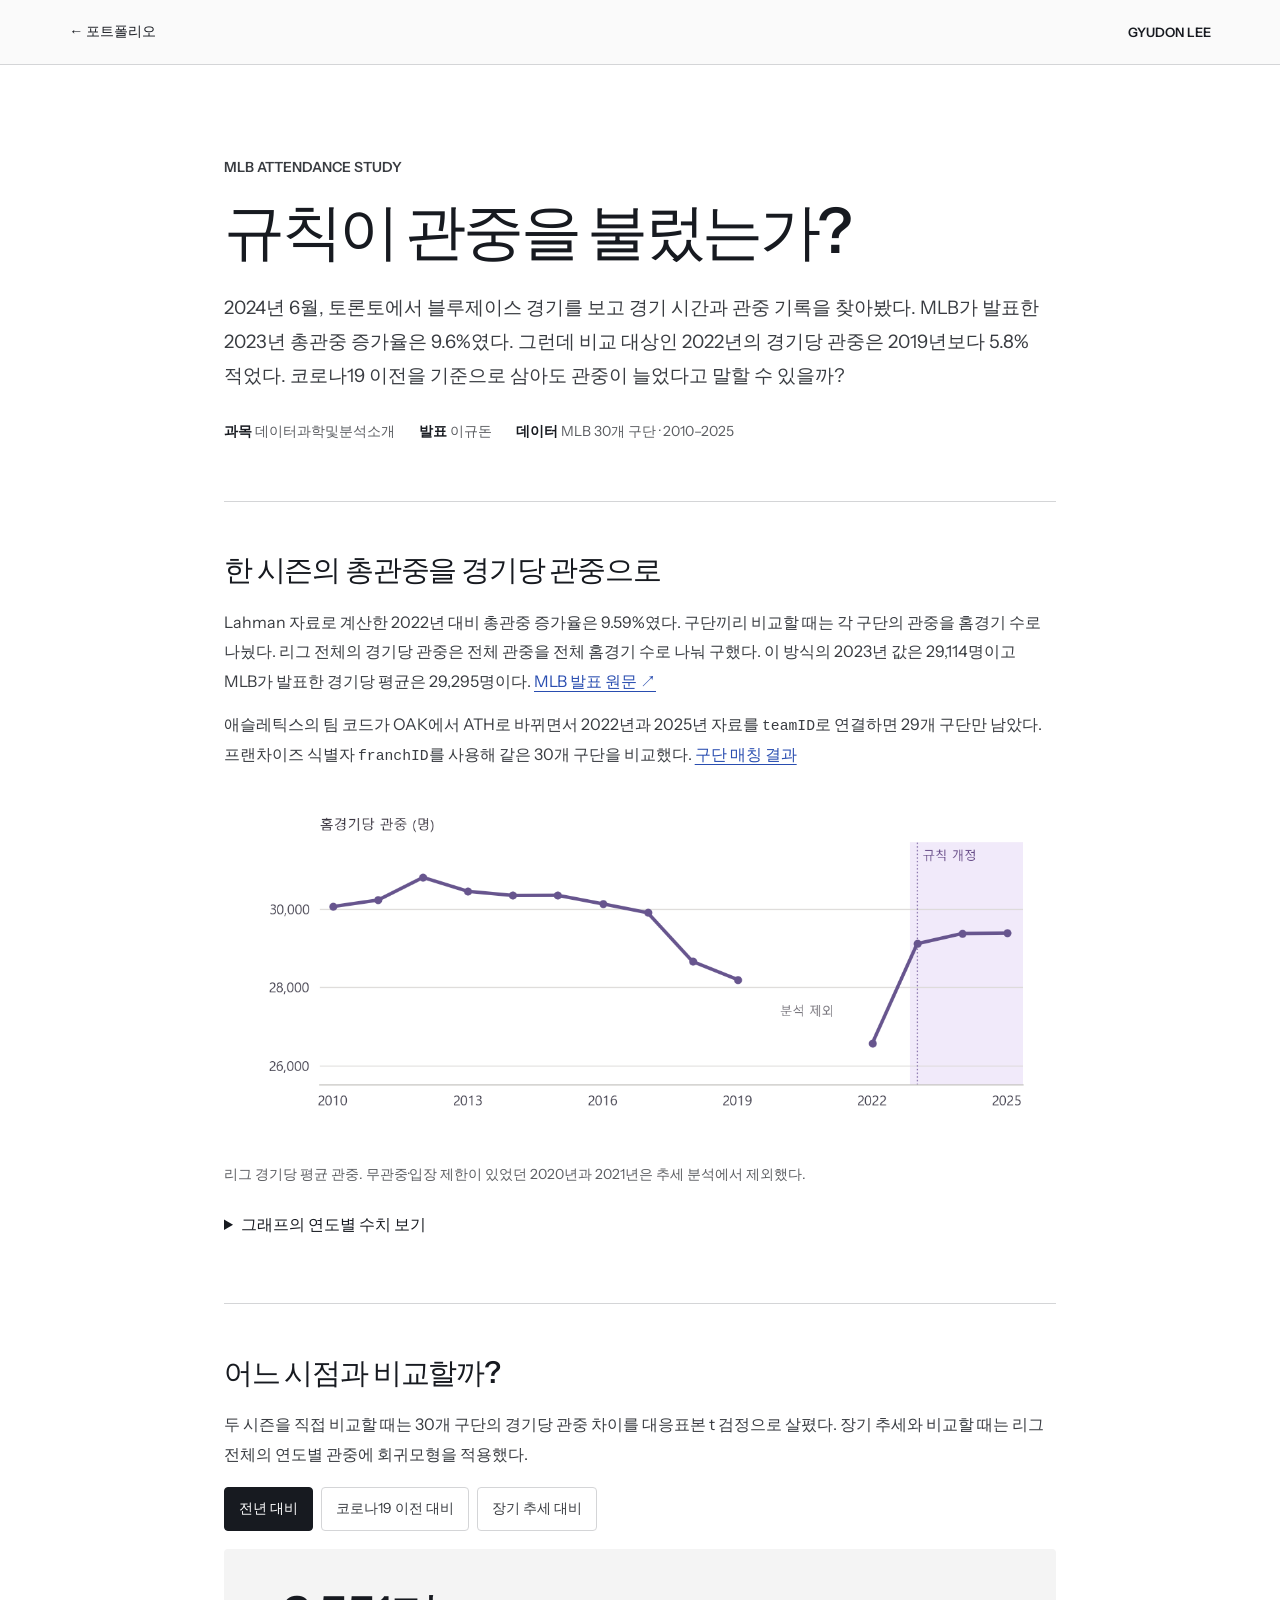
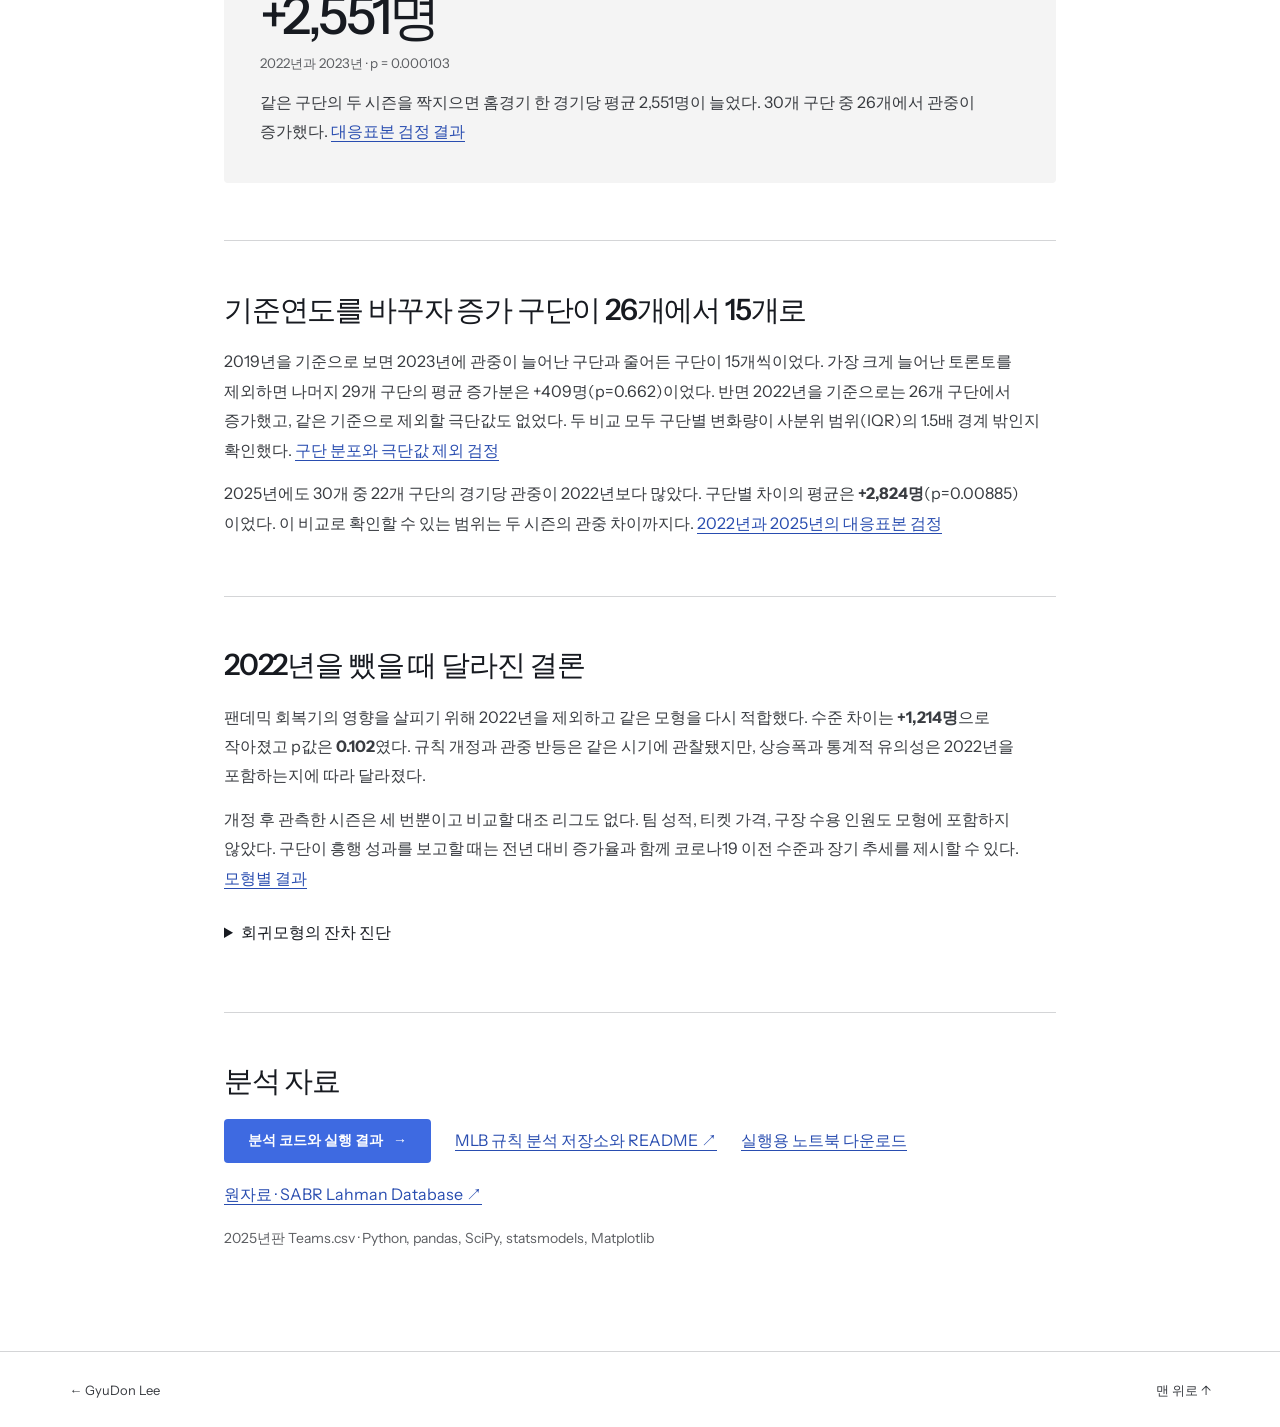
==== commit 906b9856: "Redesign analyst portfolio around selected projects and evidence" ====
--- a/mlb.html
+++ b/mlb.html
@@ -36,8 +36,8 @@
   </section>
   <section class="block"><h2>2022년을 뺐을 때 달라진 결론</h2>
     <p>팬데믹 회복기의 영향을 살피기 위해 2022년을 제외하고 같은 모형을 다시 적합했다. 수준 차이는 <strong>+1,214명</strong>으로 작아졌고 p값은 <strong>0.102</strong>였다. 규칙 개정과 관중 반등은 같은 시기에 관찰됐지만, 상승폭과 통계적 유의성은 2022년을 포함하는지에 따라 달라졌다.</p>
-    <p style="margin-top:12px">개정 후 관측한 시즌은 세 번뿐이고 비교할 대조 리그도 없다. 팀 성적, 티켓 가격, 구장 수용 인원도 모형에 포함하지 않았다. 구단이 흥행 성과를 보고할 때는 전년 대비 증가율과 함께 코로나19 이전 수준과 장기 추세를 제시할 수 있다. <a href="notebook.html#sensitivity">모형별 결과</a></p>
+    <p>개정 후 관측한 시즌은 세 번뿐이고 비교할 대조 리그도 없다. 팀 성적, 티켓 가격, 구장 수용 인원도 모형에 포함하지 않았다. 구단이 흥행 성과를 보고할 때는 전년 대비 증가율과 함께 코로나19 이전 수준과 장기 추세를 제시할 수 있다. <a href="notebook.html#sensitivity">모형별 결과</a></p>
     <details><summary>회귀모형의 잔차 진단</summary><p>14개 시즌의 Durbin–Watson 통계량은 0.667이었다. 관측 순서상 인접한 잔차의 상관을 고려한 HAC 표준오차로 계산하면 수준 차이는 +2,228명, p=0.0018이었다. 시차 1, Bartlett 가중치, 소표본 보정 해제, 정규근사를 사용했다. 표본이 작아 보조 결과로 해석했다. <a href="notebook.html#diagnostics">진단 코드와 실행 결과</a></p></details>
   </section>
   <section class="block"><h2>분석 자료</h2><div class="resources"><a class="button" href="notebook.html">분석 코드와 실행 결과 <span aria-hidden="true">→</span></a><a href="https://github.com/dlrbehs/mlb-rule-analysis">MLB 규칙 분석 저장소와 README ↗</a><a href="mlb-analysis.ipynb" download>실행용 노트북 다운로드</a><a href="https://sabr.org/lahman-database/">원자료 · SABR Lahman Database ↗</a></div><p class="caption">2025년판 Teams.csv · Python, pandas, SciPy, statsmodels, Matplotlib</p></section>
-</main><footer style="background:var(--night)"><div class="wrap"><a href="index.html">← GyuDon Lee</a><a href="#top">맨 위로 ↑</a></div></footer></body></html>
+</main><footer><div class="wrap"><a href="index.html">← GyuDon Lee</a><a href="#top">맨 위로 ↑</a></div></footer></body></html>
--- a/style.css
+++ b/style.css
@@ -1,21 +1,206 @@
-:root{--ink:#18181c;--night:#16161b;--paper:#f6f5ef;--muted:#595962;--violet:#c4b6ff;--purple:#63519d;--rule:#d5d3cd;--mono:"IBM Plex Mono",Consolas,"SFMono-Regular",monospace;--sans:"Inter","Segoe UI","Apple SD Gothic Neo","Malgun Gothic",sans-serif}
-*{box-sizing:border-box}html{scroll-behavior:smooth;scroll-padding-top:18px}body{margin:0;background:var(--night);color:#f4f2ef;font:16px/1.6 var(--sans);word-break:keep-all}h1,h2,h3,p,dl,dd,figure,ul{margin:0}a{color:inherit;text-decoration:none}a,button,input,summary{-webkit-tap-highlight-color:transparent}a:focus-visible,button:focus-visible,input:focus-visible,summary:focus-visible{outline:3px solid #a383fc;outline-offset:5px}a:hover{text-decoration:underline;text-underline-offset:5px}.wrap{width:min(100% - clamp(40px,10vw,168px),1232px);margin-inline:auto}.paper{background:var(--paper);color:var(--ink)}.mono,.kicker,.section-index,.field-head,.field-foot,.photo>span,.project-type{font-family:var(--mono)}
-.skip{position:fixed;z-index:10;left:16px;top:12px;padding:10px 18px;background:var(--paper);color:var(--ink);transform:translateY(-160%)}.skip:focus{transform:none}
-.topbar{border-bottom:1px solid #38383d}.navrow,.topbar nav,.brand,.reader-nav .wrap,footer .wrap{display:flex;align-items:center}.navrow{justify-content:space-between;min-height:76px}.brand{font-size:21px;font-weight:700;letter-spacing:-.055em;gap:12px}.brand:hover{text-decoration:none}.brand-mark{display:flex;height:23px;align-items:end;gap:2px;transform:skewY(-7deg)}.brand-mark i{width:4px;display:block;background:var(--violet)}.brand-mark i:nth-child(1){height:9px}.brand-mark i:nth-child(2){height:17px}.brand-mark i:nth-child(3){height:22px}.brand-mark i:nth-child(4){height:14px}.topbar nav{gap:30px;font-size:14px;font-weight:600}.github{border-left:1px solid #4a494f;padding-left:24px}.github span{margin-left:4px;color:var(--violet)}
-.hero{overflow:hidden;background:radial-gradient(ellipse at 73% 49%,#211f2b 0%,#17171d 34%,var(--night) 62%)}.cover{display:grid;grid-template-columns:.84fr 1.16fr;align-items:center;gap:7%;padding-block:clamp(54px,5.6vw,85px) clamp(54px,6.1vw,96px)}.kicker{font-size:11px;line-height:1.4;font-weight:600;letter-spacing:.14em;display:flex;align-items:center;gap:10px}.hero .kicker{color:var(--violet)}.dash{width:26px;height:2px;background:currentColor;display:inline-block;flex:none}.intro h1{font-size:clamp(82px,8.5vw,134px);font-weight:650;letter-spacing:-.057em;line-height:.85;margin:25px 0}.period{color:var(--violet)}.intro-copy{font-size:clamp(15px,1.2vw,18px);line-height:1.85;letter-spacing:-.04em;color:#c4c2cb}.intro-copy strong{color:#f4f2ef;font-weight:600}.button{display:inline-flex;align-items:center;gap:22px;background:var(--violet);color:#211b31;padding:12px 18px;font-weight:700;font-size:14px;margin-top:22px;border-radius:3px}.button:hover{background:#d4caff;text-decoration:none}.button span{font-size:18px}
-.ball-figure{position:relative;min-width:0}.field-head,.field-foot{display:flex;align-items:center;gap:12px;color:#b7b4c3;font-size:10px;letter-spacing:.11em;line-height:1.3}.field-head{justify-content:space-between;border-top:1px solid #55525f;padding:10px 0}.field-head>span:first-child{color:var(--violet)}.ball-stage{position:relative;background-image:radial-gradient(circle,#72708050 .7px,transparent .9px);background-size:18px 18px}.ball-stage:before,.ball-stage:after{content:"+";position:absolute;color:#a8a1b5;font:16px var(--mono);line-height:1}.ball-stage:before{top:6%;left:1%}.ball-stage:after{bottom:6%;right:1%}#baseball{display:block;width:100%;height:clamp(295px,28vw,420px)}.field-foot{border-bottom:1px solid #55525f;padding:10px 0;min-height:39px}.field-foot>span{margin-right:auto}.field-foot label{font-family:var(--sans);white-space:nowrap}.field-foot input{width:74px;height:16px;accent-color:var(--violet);cursor:ew-resize}.field-foot output{min-width:33px;text-align:right}
-.projects{padding-block:clamp(50px,6.2vw,92px)}.paper .kicker{color:var(--purple)}.section-head{display:flex;align-items:end;justify-content:space-between;margin-bottom:29px}.paper h2{font-size:clamp(34px,3.2vw,51px);letter-spacing:-.065em;line-height:1.18;margin-top:9px}.section-index{font-size:13px;color:#5b5666}.section-index span{color:#a7a4ac}.project-card{display:grid;grid-template-columns:1.12fr 1fr;align-items:stretch;border-top:1px solid var(--rule);border-bottom:1px solid var(--rule);padding:23px 0;gap:clamp(30px,4.4vw,78px)}.project-card:hover{text-decoration:none}.photo{position:relative;overflow:hidden;isolation:isolate;background:#36363c;min-height:300px;border-radius:3px}.photo img{display:block;height:100%;width:100%;position:absolute;inset:0;object-fit:cover;object-position:center 64%;transition:transform .4s;filter:saturate(.78)}.photo:after{content:"";position:absolute;inset:55% 0 0;background:linear-gradient(transparent,#121218a8);z-index:0}.photo>span{position:absolute;z-index:1;bottom:18px;left:20px;color:white;font-size:11px;letter-spacing:.14em}.project-card:hover .photo img{transform:scale(1.025)}.project-summary{padding:clamp(12px,2.5vw,42px) 0}.project-type{font-family:var(--sans);color:var(--purple);font-weight:700;font-size:13px}.project-summary h3{font-size:clamp(31px,3.3vw,50px);line-height:1.15;letter-spacing:-.07em;margin:10px 0 18px}.project-summary>p:not(.project-type){font-size:15px;color:var(--muted);line-height:1.85;max-width:44ch}.tags{display:flex;flex-wrap:wrap;padding:0;list-style:none;gap:7px;margin-top:18px}.tags li{border:1px solid #cdcad4;border-radius:3px;padding:3px 9px;font-size:12px;color:#514c5e}.case-link{display:inline-flex;gap:20px;align-items:center;border-bottom:1px solid #69636e;padding-bottom:2px;font-size:14px;font-weight:700;margin-top:25px}.case-link span{font-size:18px}.about{padding-bottom:clamp(60px,7vw,105px)}.about-grid{display:grid;grid-template-columns:1fr 1.3fr;gap:56px}.about-name{color:var(--muted);margin-top:5px}.profile>div{display:grid;grid-template-columns:35% 1fr;gap:15px;border-top:1px solid var(--rule);padding:14px 0}.profile>div:last-child{border-bottom:1px solid var(--rule)}.profile dt{font-size:13px;color:var(--muted)}.profile dd{font-size:15px;font-weight:580}.profile small{font-weight:400;color:var(--muted)}.profile a{color:var(--purple)}.mobile-only{display:none}footer .wrap{min-height:76px;justify-content:space-between;color:#cfcbd3;font-size:13px}footer span{font:14px var(--mono)}
-.reader-nav{border-bottom:1px solid var(--rule)}.reader-nav .wrap{min-height:62px;justify-content:space-between;font-size:14px}.reader-nav .mono{font-size:11px;letter-spacing:.13em}.article{max-width:880px;padding-block:clamp(42px,5.5vw,82px)}.article h1{font-size:clamp(38px,5.3vw,76px);letter-spacing:-.075em;line-height:1.13;margin:16px 0}.lead{color:#4c4953;font-size:clamp(17px,1.5vw,21px);line-height:1.75}.article p:not(.kicker){line-height:1.83}.article .block{margin-top:48px}.article h2{font-size:clamp(24px,2.4vw,34px);margin:12px 0 15px}.article .block p,.notebook .article>p{color:#45434b}.study-meta{display:flex;flex-wrap:wrap;gap:10px 25px;border-block:1px solid var(--rule);padding:14px 0;font-size:13px;margin:24px 0 0}.study-meta strong{margin-right:6px}.study-tabs{display:flex;flex-wrap:wrap;gap:5px;margin:18px 0 0}.study-tabs[hidden]{display:none}.study-tabs button{font:600 14px var(--sans);padding:10px 16px;border:1px solid #bcb8c8;background:transparent;color:var(--ink);border-radius:3px;cursor:pointer}.study-tabs button[aria-pressed="true"]{background:var(--ink);border-color:var(--ink);color:white}.reading{background:#e9e5f5;border-left:3px solid #8972bd;padding:clamp(18px,3vw,32px);margin-top:10px}.reading strong{display:block;font-size:clamp(30px,4vw,52px);color:#443568;letter-spacing:-.055em;line-height:1.15}.reading small{display:block;font-family:var(--mono);color:#504566;margin:6px 0 10px}.reading[hidden]{display:none}.case-chart{margin:24px 0;background:white;border:1px solid var(--rule);padding:clamp(8px,1.7vw,22px)}.case-chart img{width:100%;height:auto;display:block}.case-chart figcaption,.caption{font-size:13px;color:var(--muted);margin-top:8px}.article a:not(.button){text-decoration:underline;text-underline-offset:4px}.article pre,.article .tablewrap{overflow:auto;max-width:100%;font-family:var(--mono);word-break:normal}.article pre{background:#232229;color:#eeecf1;padding:18px;border-radius:3px;line-height:1.55;font-size:13px}.article p code{font:14px var(--mono);background:#e9e6ee;padding:1px 5px}.cell{margin-block:40px}.cell img{max-width:100%;height:auto;background:white}.notebook .cell h2{font:13px var(--mono);letter-spacing:.04em;color:var(--purple)}.cell .result{background:#e8e6e2;color:var(--ink)}.article table{border-collapse:collapse;font-size:13px;min-width:min(100%,500px)}.article td,.article th{border-bottom:1px solid var(--rule);padding:6px 9px;text-align:right}.resources{display:flex;flex-wrap:wrap;align-items:center;gap:20px}.resources .button{margin:0}.article details{margin:16px 0}.article summary{cursor:pointer;font-weight:600;font-size:14px}.article details .tablewrap{margin:12px 0}
-@media(max-width:780px){.wrap{width:calc(100% - 48px)}.cover{gap:4%;grid-template-columns:.9fr 1.1fr}.intro h1{font-size:83px}.kicker{font-size:10px}.field-head,.field-foot{font-size:9px;gap:7px}.photo{min-height:255px}.about-grid{gap:25px;grid-template-columns:.7fr 1.3fr}.profile>div{grid-template-columns:34% 1fr}.topbar nav{gap:17px}.github{padding-left:17px}}
-@media(max-width:600px){.wrap{width:calc(100% - 38px)}.navrow{min-height:61px}.brand{font-size:17px;gap:8px}.brand-mark{transform:scale(.82);transform-origin:left center;margin-right:-3px}.topbar nav{gap:13px;font-size:12px}.github{padding-left:11px}.github span{margin-left:0}.cover{grid-template-columns:1fr;gap:34px;padding-block:41px 33px}.intro h1{font-size:clamp(63px,14.8vw,90px);margin:17px 0;line-height:1}.intro h1 br{display:none}.intro h1 br:after{content:" "}.intro h1 .last-name:before{content:" "}.intro-copy{font-size:15px}.button{margin-top:16px}.ball-figure{max-width:440px;width:100%;margin:auto}#baseball{height:clamp(220px,65vw,280px)}.field-head,.field-foot{padding-block:6px}.projects{padding-block:44px}.section-head{margin-bottom:18px}.project-card,.about-grid{grid-template-columns:1fr;gap:17px}.photo{min-height:0;aspect-ratio:1.7}.project-card{padding:16px 0 22px}.project-summary{padding:0}.project-summary h3 br{display:none}.project-summary h3{font-size:32px;margin:7px 0 12px}.about-grid{gap:20px}.profile>div{grid-template-columns:34% 1fr}.mobile-only{display:block}.study-tabs button{font-size:13px;padding:8px 11px}.article .block{margin-top:32px}.article{padding-block:36px}.article pre{padding:12px}.resources{gap:15px}.section-index{font-size:12px}}
-@media(max-width:350px){.brand{font-size:15px}.topbar nav{gap:9px}.github{padding-left:7px}.wrap{width:calc(100% - 28px)}}
-@media(prefers-reduced-motion:reduce){html{scroll-behavior:auto}*,*:before,*:after{transition:none!important}}
-
-.education-history {
-  margin: 0;
-  padding: 0;
-  list-style: none;
-}
-.education-history li + li { margin-top: 14px; }
+@font-face {
+  font-family: "Instrument Sans";
+  src: url("instrument-sans-latin.woff2") format("woff2");
+  font-style: normal;
+  font-weight: 400 700;
+  font-display: swap;
+}
+
+:root {
+  color-scheme: light;
+  --ink: #171a20;
+  --body: #393c41;
+  --muted: #5c5e62;
+  --paper: #fff;
+  --surface: #f4f4f4;
+  --line: #d4d5d7;
+  --blue: #3e6ae1;
+  --blue-text: #294db0;
+  --gutter: clamp(20px, 5.4vw, 88px);
+  --section-space: clamp(64px, 8vw, 128px);
+  --sans: "Instrument Sans", Arial, "Apple SD Gothic Neo", "Malgun Gothic", sans-serif;
+  font-family: var(--sans);
+  color: var(--ink);
+  background: var(--paper);
+  line-height: 1.55;
+  -webkit-text-size-adjust: 100%;
+}
+
+* { box-sizing: border-box; }
+body, h1, h2, h3, p, figure, dl, dd, ol { margin: 0; }
+body { min-width: 0; word-break: keep-all; overflow-wrap: break-word; }
+img { display: block; max-width: 100%; height: auto; }
+a { color: inherit; text-underline-offset: .22em; }
+button { font: inherit; }
+:focus-visible { outline: 3px solid var(--blue-text); outline-offset: 4px; }
+[hidden] { display: none !important; }
+.wrap { width: min(calc(100% - var(--gutter) * 2), 1280px); margin-inline: auto; }
+.skip {
+  position: fixed; top: 8px; left: 8px; z-index: 8; padding: 10px 16px;
+  color: white; background: var(--ink); transform: translateY(-160%);
+}
+.skip:focus { transform: none; }
+
+.topbar, .reader-nav { z-index: 3; background: rgba(250, 250, 250, .92); }
+.topbar { position: absolute; inset: 0 0 auto; background: transparent; }
+.navrow, .reader-nav > div {
+  min-height: 64px; display: flex; align-items: center; justify-content: space-between; gap: 10px;
+}
+.brand { display: inline-flex; align-items: center; min-height: 44px; }
+.brand { font-size: 20px; font-weight: 650; letter-spacing: -.04em; }
+.navrow a, .reader-nav a, footer a { text-decoration: none; }
+nav { display: flex; align-items: center; gap: clamp(8px, 1.6vw, 24px); }
+nav a, .reader-nav a, footer a { display: inline-flex; align-items: center; gap: .35em; min-height: 44px; }
+nav a { padding-inline: 6px; font-weight: 600; font-size: 14px; }
+nav a:hover, .reader-nav a:hover, footer a:hover { text-decoration: underline; }
+
+@supports (animation-timeline: scroll()) {
+  .topbar {
+    position: fixed;
+    animation: nav-surface 1s linear both;
+    animation-timeline: scroll();
+    animation-range: 0px 80px;
+  }
+  :is(#projects, #about) { scroll-margin-top: 60px; }
+  @keyframes nav-surface {
+    from { background-color: transparent; backdrop-filter: blur(0); }
+    to { background-color: rgba(255, 255, 255, .9); backdrop-filter: blur(12px); }
+  }
+}
+
+.hero {
+  position: relative; isolation: isolate; display: flex; flex-direction: column;
+  align-items: center; justify-content: space-between; text-align: center;
+  min-height: max(550px, 100vh); min-height: max(550px, 100svh);
+  padding: clamp(90px, 14vh, 170px) 20px clamp(28px, 6.5vh, 80px);
+  background: #bfc4cb; overflow: hidden;
+}
+.hero-art { position: absolute; inset: 0; z-index: -1; width: 100%; height: 100%; object-fit: cover; object-position: 50% 66%; }
+.hero picture { display: contents; }
+.hero h1 { font-size: clamp(40px, 4.2vw, 66px); font-weight: 550; line-height: 1.04; letter-spacing: -.045em; }
+.hero-heading p { margin-top: 12px; font-size: clamp(16px, 1.3vw, 20px); font-weight: 500; }
+.hero-actions { display: flex; justify-content: center; gap: 16px; width: min(100%, 474px); }
+.button {
+  display: inline-flex; align-items: center; justify-content: center; gap: 10px; min-height: 46px;
+  padding: 10px 24px; border-radius: 4px; background: var(--blue); color: #fff;
+  font-size: 14px; font-weight: 600; line-height: 1.45; text-decoration: none;
+}
+.hero-actions .button { flex: 1; }
+.button:hover { background: #3158c5; }
+.secondary { background: #f5f5f5; color: var(--ink); }
+.secondary:hover { background: #fff; }
+
+.projects, .about { padding-block: var(--section-space); }
+.section-title {
+  margin-bottom: clamp(30px, 4.2vw, 64px); font-size: clamp(28px, 3vw, 44px); font-weight: 550;
+  letter-spacing: -.045em; line-height: 1.18;
+}
+.feature { position: relative; display: grid; grid-template-columns: minmax(0, 1.35fr) minmax(0, 1fr); gap: clamp(32px, 6vw, 90px); align-items: center; }
+.feature .text-link::after { content: ""; position: absolute; inset: 0; }
+.project-photo { overflow: hidden; border-radius: 4px; }
+.project-photo img { width: 100%; aspect-ratio: 4 / 3; object-fit: cover; }
+.eyebrow, .kicker { color: var(--muted); font-size: 14px; font-weight: 600; }
+.project-copy h3 { margin-block: 14px 20px; font-size: clamp(34px, 3.5vw, 55px); line-height: 1.16; font-weight: 550; letter-spacing: -.055em; }
+.summary, .bio p { color: var(--body); font-size: 16px; line-height: 1.8; }
+.comparison {
+  display: flex; column-gap: clamp(22px, 3.2vw, 48px); margin-block: 24px 18px;
+  padding-top: 20px; border-top: 1px solid var(--line); font-variant-numeric: tabular-nums;
+}
+.comparison dt { font-size: 13px; color: var(--muted); }
+.comparison dd { margin-top: 2px; font-size: clamp(28px, 3vw, 42px); line-height: 1.22; letter-spacing: -.045em; }
+.comparison dd span { margin-left: 6px; font-size: 14px; letter-spacing: 0; }
+.text-link { display: inline-flex; align-items: center; min-height: 44px; gap: 12px; font-size: 15px; font-weight: 600; text-decoration: underline; }
+.text-link span { display: inline-block; }
+.text-link:hover { color: var(--blue-text); }
+
+.about { background: var(--surface); }
+.about-grid { display: grid; grid-template-columns: minmax(0, 1.35fr) minmax(0, 1fr); gap: clamp(32px, 6vw, 90px); align-items: start; }
+.bio h3 { font-size: clamp(26px, 2.4vw, 36px); letter-spacing: -.04em; font-weight: 550; }
+.bio h3 span { display: inline-block; margin-left: 6px; font-size: .64em; font-weight: 400; color: var(--muted); }
+.bio p { max-width: 28em; margin-block: 14px 16px; }
+.background h3 { font-size: 15px; font-weight: 600; }
+.education-history { list-style: none; padding: 0; margin-block: 8px 28px; }
+.education-history li { padding-block: 15px; border-bottom: 1px solid var(--line); }
 .education-history strong, .education-history span, .education-history small { display: block; }
-.education-history span { font-weight: 400; }
+.education-history strong { font-size: 19px; font-weight: 550; }
+.education-history span, .background p { margin-top: 4px; color: var(--body); }
+.education-history small { margin-top: 3px; color: var(--muted); font-size: 14px; }
+footer { background: var(--paper); border-top: 1px solid var(--line); font-size: 13px; color: var(--body); }
+footer .wrap { display: flex; align-items: center; justify-content: space-between; gap: 16px; min-height: 76px; }
+
+.reader-nav { position: sticky; top: 0; border-bottom: 1px solid var(--line); backdrop-filter: blur(12px); }
+.reader-nav .mono { font-size: 13px; font-weight: 600; }
+.reader-nav a { font-size: 14px; font-weight: 550; }
+.article { max-width: 832px; margin-block: clamp(54px, 7vw, 108px) var(--section-space); }
+.article h1 { font-size: clamp(32px, 4.8vw, 62px); line-height: 1.15; letter-spacing: -.055em; font-weight: 550; }
+.article .kicker { margin-bottom: 16px; }
+.article p { color: var(--body); line-height: 1.84; }
+.article h1 + .lead { margin-top: 24px; }
+.article .lead { font-size: clamp(17px, 1.45vw, 21px); }
+.article a:not(.button) { color: var(--blue-text); }
+.study-meta { display: flex; flex-wrap: wrap; gap: 6px 24px; margin-top: 28px; font-size: 14px; color: var(--muted); }
+.study-meta strong { color: var(--ink); }
+.block, .cell { padding-top: clamp(28px, 3.7vw, 54px); margin-top: clamp(34px, 4.5vw, 64px); border-top: 1px solid var(--line); scroll-margin-top: 88px; }
+.article h2 { margin-bottom: 18px; font-size: clamp(22px, 2.3vw, 32px); line-height: 1.38; font-weight: 550; letter-spacing: -.04em; }
+.article p + p { margin-top: 14px; }
+.article code { font-family: ui-monospace, Consolas, monospace; font-size: .92em; }
+.case-chart { margin-block: 26px 18px; }
+.case-chart img { width: 100%; }
+.case-chart figcaption, .article .caption, caption { margin-top: 10px; color: var(--muted); font-size: 14px; line-height: 1.6; }
+details { margin-top: 18px; }
+summary { cursor: pointer; padding-block: 9px; font-weight: 550; }
+details[open] > p { padding-block: 10px; }
+.study-tabs { display: flex; flex-wrap: wrap; gap: 8px; margin-block: 18px; }
+.study-tabs button {
+  min-height: 44px; padding: 8px 14px; border: 1px solid var(--line); border-radius: 4px;
+  background: var(--paper); color: var(--body); cursor: pointer; font-size: 14px;
+}
+.study-tabs button[aria-pressed="true"] { color: white; background: var(--ink); border-color: var(--ink); }
+.reading { margin-top: 12px; padding: clamp(20px, 3vw, 36px); border-radius: 4px; background: var(--surface); }
+.reading > strong, .reading small { display: block; }
+.reading > strong { font-size: clamp(32px, 4.1vw, 54px); line-height: 1.18; font-weight: 500; letter-spacing: -.04em; }
+.reading small { margin-block: 6px 14px; color: var(--muted); }
+.resources { display: flex; flex-wrap: wrap; align-items: center; gap: 10px 24px; }
+.resources a { display: inline-flex; align-items: center; min-height: 44px; }
+.tablewrap, .cell pre { max-width: 100%; overflow-x: auto; }
+table { width: 100%; border-collapse: collapse; font-size: 14px; font-variant-numeric: tabular-nums; }
+caption { text-align: left; margin-bottom: 10px; }
+th, td { padding: 9px 12px; border-bottom: 1px solid var(--line); text-align: left; white-space: nowrap; }
+thead { background: var(--surface); }
+.notebook .article { max-width: 980px; }
+.notebook .lead { margin-bottom: 18px; }
+.cell pre { background: var(--surface); border-radius: 4px; padding: 18px; font: 14px/1.65 ui-monospace, Consolas, monospace; }
+.cell img { margin-block: 18px; }
+.cell .result { color: var(--muted); }
+.cell h3 { margin-block: 16px 8px; font-size: 16px; }
+
+@media (max-width: 760px) {
+  .feature, .about-grid { grid-template-columns: minmax(0, 1fr); gap: 28px; }
+  .about-grid { gap: 40px; }
+  .project-copy h3 br { display: none; }
+  .project-copy h3 { margin-block: 8px 14px; }
+  .project-photo img { aspect-ratio: 3 / 2; }
+  .comparison { margin-block: 16px 10px; padding-top: 14px; }
+}
+@media (max-width: 600px) {
+  .navrow, .reader-nav > div { min-height: 56px; }
+  .brand { font-size: 18px; }
+  nav { gap: 2px; }
+  nav a { padding-inline: 7px; font-size: 13px; }
+  .hero { min-height: max(500px, 100vh); min-height: max(500px, 100svh); padding-top: clamp(96px, 16svh, 152px); padding-bottom: max(30px, env(safe-area-inset-bottom)); }
+  .hero-art { object-position: 56% 67%; }
+  .hero-actions { max-width: 380px; gap: 10px; }
+  .hero-actions .button { padding-inline: 8px; }
+  .study-meta { display: grid; }
+  .study-tabs { gap: 6px; }
+  .study-tabs button { padding-inline: 9px; }
+  .resources { flex-direction: column; align-items: flex-start; gap: 6px; }
+}
+@media (prefers-reduced-motion: no-preference) {
+  .hero-art { animation: develop 850ms ease-out both; }
+  .hero-heading { animation: arrive 330ms ease-out both; }
+  .button, .text-link span { transition: background-color 330ms ease, transform 330ms ease; }
+  .text-link:hover span { transform: translateX(3px); }
+  @keyframes develop { from { transform: scale(1.015); } to { transform: none; } }
+  @keyframes arrive { from { opacity: .5; transform: translateY(6px); } to { opacity: 1; transform: none; } }
+}
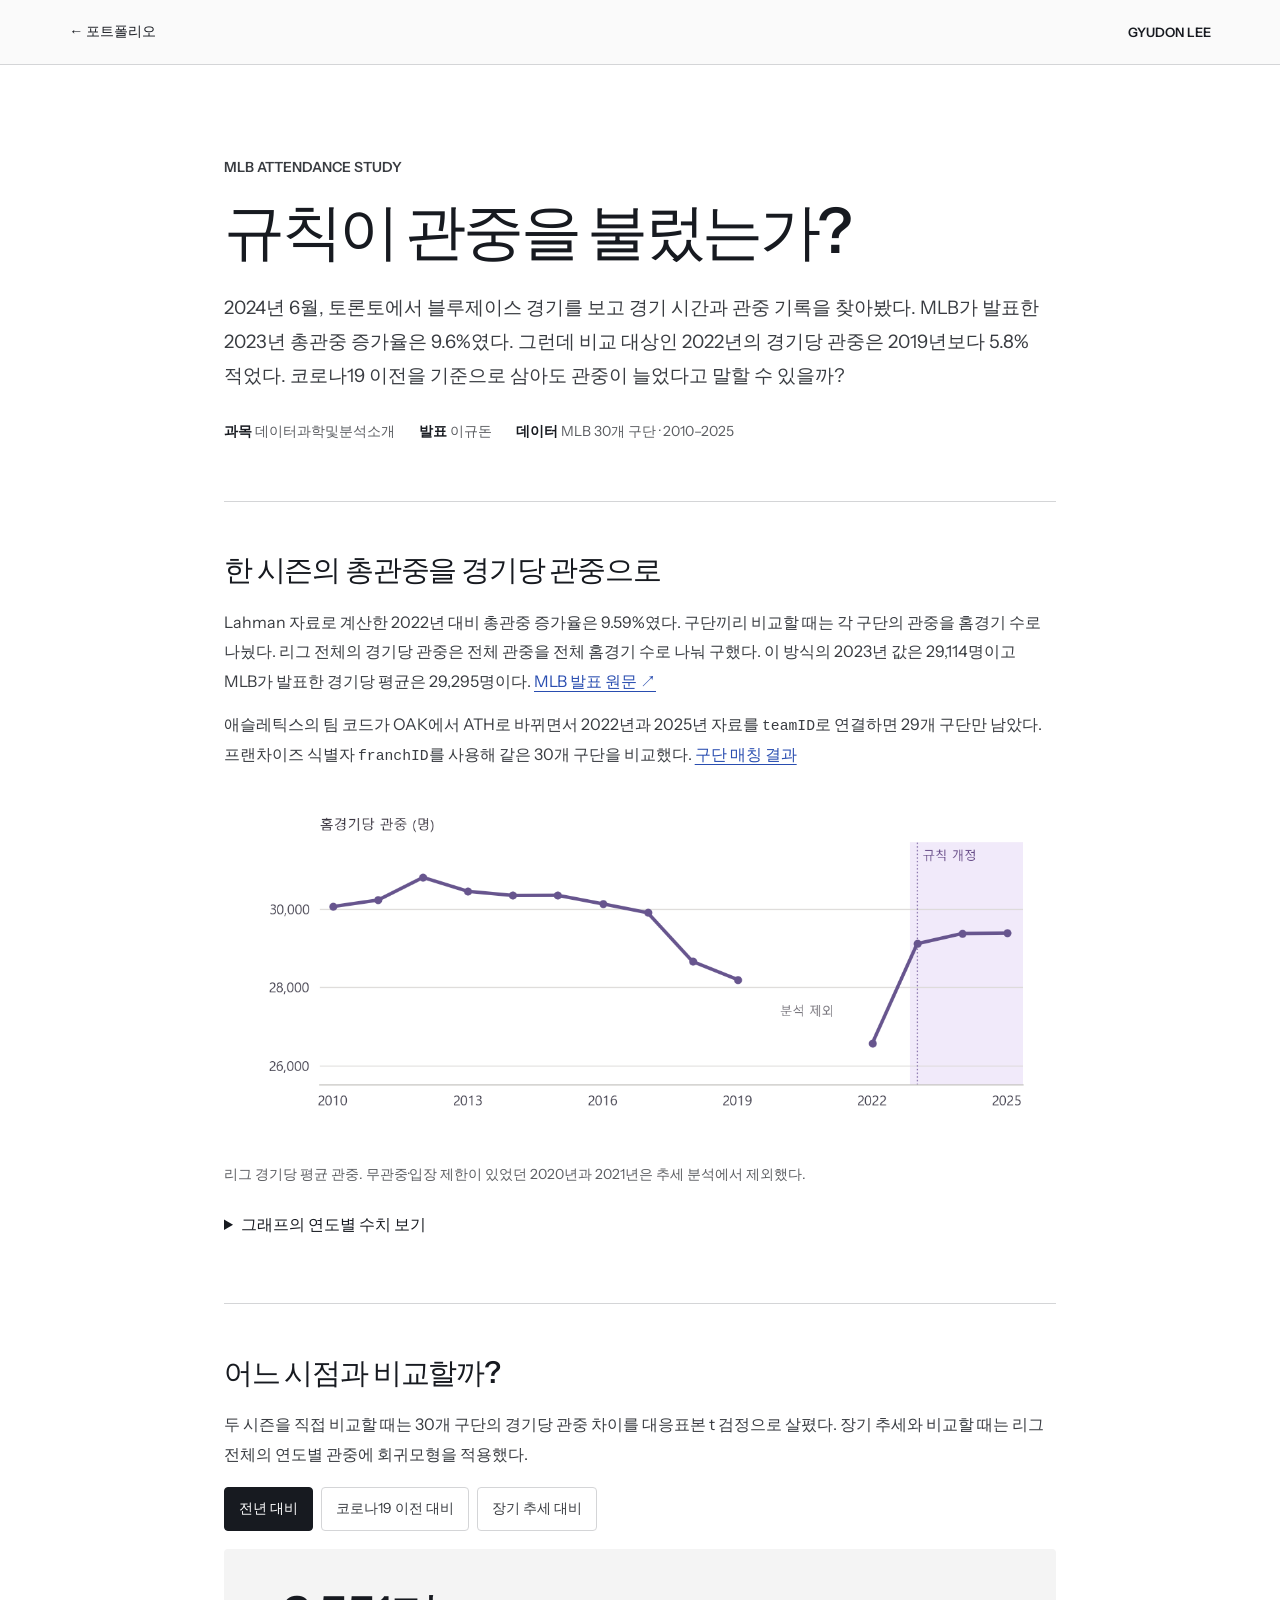
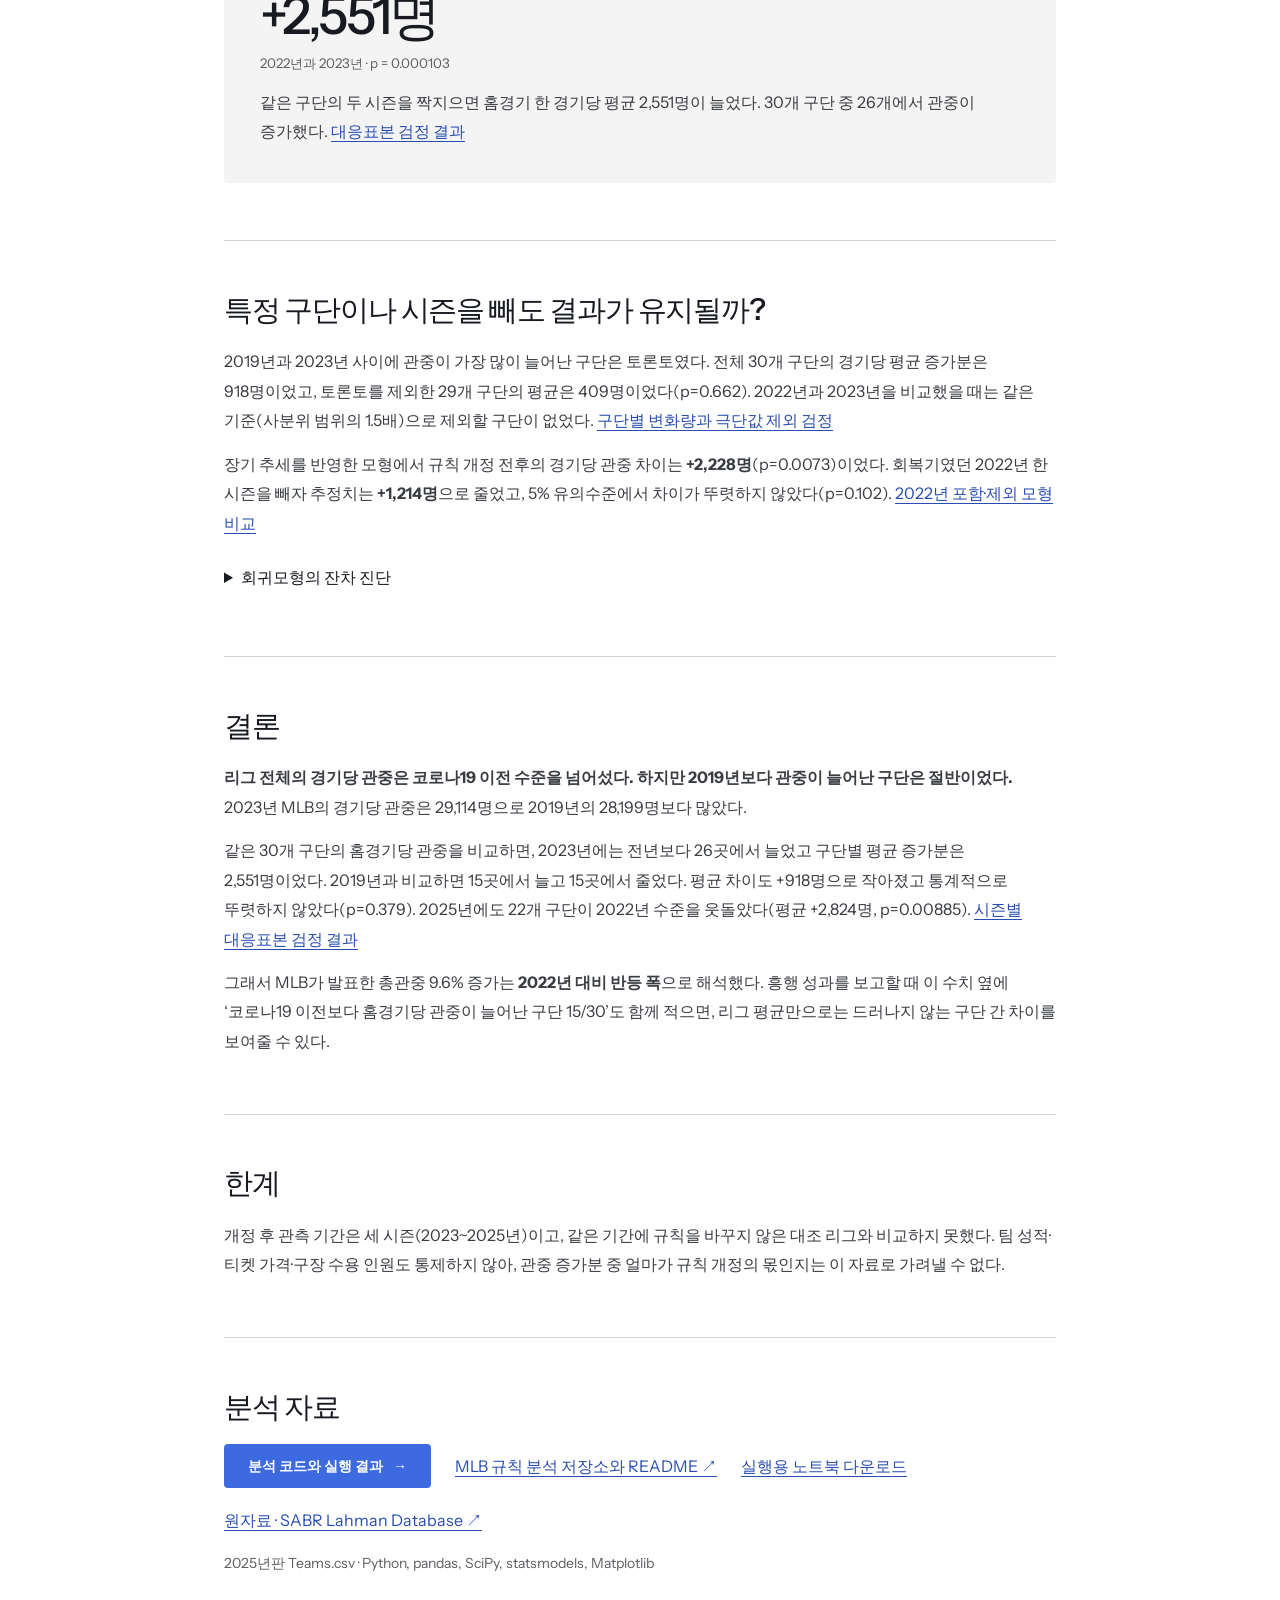
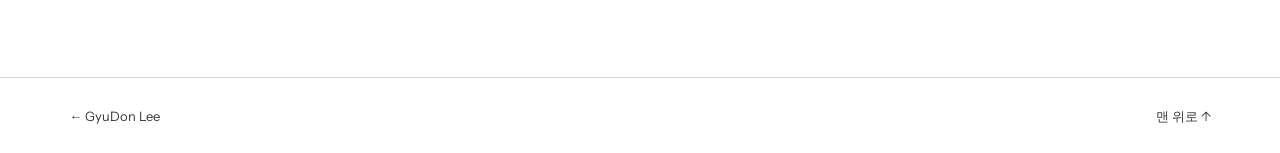
==== commit 02cadf0c: "Clarify MLB conclusions and lift cover text above the artwork" ====
--- a/mlb.html
+++ b/mlb.html
@@ -30,14 +30,20 @@
     <div id="pre-covid" class="reading"><strong>+918명</strong><small>2019년과 2023년 · p = 0.379</small><p>코로나19 이전 시즌과 비교하면 증가폭이 작아졌다. 30개 구단 중 관중이 늘어난 곳은 15개였다. 구단별 차이의 평균은 5% 유의수준에서 0과 구별되지 않았다.</p></div>
     <div id="trend" class="reading"><strong>+2,228명</strong><small>개정 전후 수준 차이 · p = 0.0073</small><p>개정 전후에 같은 선형 추세를 가정한 모형에서, 2023년부터 경기당 관중 수준이 2,228명 높아진 것으로 추정됐다. 95% 신뢰구간은 735명에서 3,721명이다.</p></div>
   </section>
-  <section class="block"><h2>기준연도를 바꾸자 증가 구단이 26개에서 15개로</h2>
-    <p>2019년을 기준으로 보면 2023년에 관중이 늘어난 구단과 줄어든 구단이 15개씩이었다. 가장 크게 늘어난 토론토를 제외하면 나머지 29개 구단의 평균 증가분은 +409명(p=0.662)이었다. 반면 2022년을 기준으로는 26개 구단에서 증가했고, 같은 기준으로 제외할 극단값도 없었다. 두 비교 모두 구단별 변화량이 사분위 범위(IQR)의 1.5배 경계 밖인지 확인했다. <a href="notebook.html#spread">구단 분포와 극단값 제외 검정</a></p>
-    <p>2025년에도 30개 중 22개 구단의 경기당 관중이 2022년보다 많았다. 구단별 차이의 평균은 <strong>+2,824명</strong>(p=0.00885)이었다. 이 비교로 확인할 수 있는 범위는 두 시즌의 관중 차이까지다. <a href="notebook.html#paired">2022년과 2025년의 대응표본 검정</a></p>
+  <section class="block"><h2>특정 구단이나 시즌을 빼도 결과가 유지될까?</h2>
+    <p>2019년과 2023년 사이에 관중이 가장 많이 늘어난 구단은 토론토였다. 전체 30개 구단의 경기당 평균 증가분은 918명이었고, 토론토를 제외한 29개 구단의 평균은 409명이었다(p=0.662). 2022년과 2023년을 비교했을 때는 같은 기준(사분위 범위의 1.5배)으로 제외할 구단이 없었다. <a href="notebook.html#spread">구단별 변화량과 극단값 제외 검정</a></p>
+    <p>장기 추세를 반영한 모형에서 규칙 개정 전후의 경기당 관중 차이는 <strong>+2,228명</strong>(p=0.0073)이었다. 회복기였던 2022년 한 시즌을 빼자 추정치는 <strong>+1,214명</strong>으로 줄었고, 5% 유의수준에서 차이가 뚜렷하지 않았다(p=0.102). <a href="notebook.html#sensitivity">2022년 포함·제외 모형 비교</a></p>
+    <details><summary>회귀모형의 잔차 진단</summary><p>14개 시즌의 Durbin–Watson 통계량은 0.667이었다. 관측 순서상 인접한 잔차의 상관을 고려한 HAC 표준오차로 계산하면 수준 차이는 +2,228명, p=0.0018이었다. 시차 1, Bartlett 가중치, 소표본 보정 해제, 정규근사를 사용했다. 표본이 작아 보조 결과로 해석했다. <a href="notebook.html#diagnostics">진단 코드와 실행 결과</a></p></details>
   </section>
-  <section class="block"><h2>2022년을 뺐을 때 달라진 결론</h2>
-    <p>팬데믹 회복기의 영향을 살피기 위해 2022년을 제외하고 같은 모형을 다시 적합했다. 수준 차이는 <strong>+1,214명</strong>으로 작아졌고 p값은 <strong>0.102</strong>였다. 규칙 개정과 관중 반등은 같은 시기에 관찰됐지만, 상승폭과 통계적 유의성은 2022년을 포함하는지에 따라 달라졌다.</p>
-    <p>개정 후 관측한 시즌은 세 번뿐이고 비교할 대조 리그도 없다. 팀 성적, 티켓 가격, 구장 수용 인원도 모형에 포함하지 않았다. 구단이 흥행 성과를 보고할 때는 전년 대비 증가율과 함께 코로나19 이전 수준과 장기 추세를 제시할 수 있다. <a href="notebook.html#sensitivity">모형별 결과</a></p>
-    <details><summary>회귀모형의 잔차 진단</summary><p>14개 시즌의 Durbin–Watson 통계량은 0.667이었다. 관측 순서상 인접한 잔차의 상관을 고려한 HAC 표준오차로 계산하면 수준 차이는 +2,228명, p=0.0018이었다. 시차 1, Bartlett 가중치, 소표본 보정 해제, 정규근사를 사용했다. 표본이 작아 보조 결과로 해석했다. <a href="notebook.html#diagnostics">진단 코드와 실행 결과</a></p></details>
+  <section id="conclusion" class="block" aria-labelledby="conclusion-title">
+    <h2 id="conclusion-title">결론</h2>
+    <p><strong>리그 전체의 경기당 관중은 코로나19 이전 수준을 넘어섰다. 하지만 2019년보다 관중이 늘어난 구단은 절반이었다.</strong> 2023년 MLB의 경기당 관중은 29,114명으로 2019년의 28,199명보다 많았다.</p>
+    <p>같은 30개 구단의 홈경기당 관중을 비교하면, 2023년에는 전년보다 26곳에서 늘었고 구단별 평균 증가분은 2,551명이었다. 2019년과 비교하면 15곳에서 늘고 15곳에서 줄었다. 평균 차이도 +918명으로 작아졌고 통계적으로 뚜렷하지 않았다(p=0.379). 2025년에도 22개 구단이 2022년 수준을 웃돌았다(평균 +2,824명, p=0.00885). <a href="notebook.html#paired">시즌별 대응표본 검정 결과</a></p>
+    <p>그래서 MLB가 발표한 총관중 9.6% 증가는 <strong>2022년 대비 반등 폭</strong>으로 해석했다. 흥행 성과를 보고할 때 이 수치 옆에 ‘코로나19 이전보다 홈경기당 관중이 늘어난 구단 15/30’도 함께 적으면, 리그 평균만으로는 드러나지 않는 구단 간 차이를 보여줄 수 있다.</p>
+  </section>
+  <section id="limitations" class="block" aria-labelledby="limitations-title">
+    <h2 id="limitations-title">한계</h2>
+    <p>개정 후 관측 기간은 세 시즌(2023~2025년)이고, 같은 기간에 규칙을 바꾸지 않은 대조 리그와 비교하지 못했다. 팀 성적·티켓 가격·구장 수용 인원도 통제하지 않아, 관중 증가분 중 얼마가 규칙 개정의 몫인지는 이 자료로 가려낼 수 없다.</p>
   </section>
   <section class="block"><h2>분석 자료</h2><div class="resources"><a class="button" href="notebook.html">분석 코드와 실행 결과 <span aria-hidden="true">→</span></a><a href="https://github.com/dlrbehs/mlb-rule-analysis">MLB 규칙 분석 저장소와 README ↗</a><a href="mlb-analysis.ipynb" download>실행용 노트북 다운로드</a><a href="https://sabr.org/lahman-database/">원자료 · SABR Lahman Database ↗</a></div><p class="caption">2025년판 Teams.csv · Python, pandas, SciPy, statsmodels, Matplotlib</p></section>
 </main><footer><div class="wrap"><a href="index.html">← GyuDon Lee</a><a href="#top">맨 위로 ↑</a></div></footer></body></html>
--- a/style.css
+++ b/style.css
@@ -72,13 +72,14 @@
   position: relative; isolation: isolate; display: flex; flex-direction: column;
   align-items: center; justify-content: space-between; text-align: center;
   min-height: max(550px, 100vh); min-height: max(550px, 100svh);
-  padding: clamp(90px, 14vh, 170px) 20px clamp(28px, 6.5vh, 80px);
+  padding: clamp(76px, min(32vh, 60vh - 16vw), 360px) 20px clamp(28px, 6.5vh, 80px);
+  padding-top: clamp(76px, min(32svh, 60svh - 16vw), 360px);
   background: #bfc4cb; overflow: hidden;
 }
-.hero-art { position: absolute; inset: 0; z-index: -1; width: 100%; height: 100%; object-fit: cover; object-position: 50% 66%; }
-.hero picture { display: contents; }
+.hero picture { position: absolute; inset: 0; z-index: -1; }
+.hero-art { width: 100%; height: 100%; object-fit: cover; object-position: 50% 66%; }
 .hero h1 { font-size: clamp(40px, 4.2vw, 66px); font-weight: 550; line-height: 1.04; letter-spacing: -.045em; }
-.hero-heading p { margin-top: 12px; font-size: clamp(16px, 1.3vw, 20px); font-weight: 500; }
+.hero-heading p { margin-top: 12px; color: #101216; font-size: clamp(16px, 1.3vw, 20px); font-weight: 550; }
 .hero-actions { display: flex; justify-content: center; gap: 16px; width: min(100%, 474px); }
 .button {
   display: inline-flex; align-items: center; justify-content: center; gap: 10px; min-height: 46px;
@@ -174,6 +175,12 @@
 .cell .result { color: var(--muted); }
 .cell h3 { margin-block: 16px 8px; font-size: 16px; }
 
+@media (min-width: 761px) {
+  .feature, .about-grid { grid-template-columns: repeat(12, minmax(0, 1fr)); column-gap: 24px; }
+  .project-photo, .bio { grid-column: span 7; }
+  .project-photo { margin-right: clamp(8px, 2.5vw, 40px); }
+  .project-copy, .background { grid-column: span 5; }
+}
 @media (max-width: 760px) {
   .feature, .about-grid { grid-template-columns: minmax(0, 1fr); gap: 28px; }
   .about-grid { gap: 40px; }
@@ -187,7 +194,7 @@
   .brand { font-size: 18px; }
   nav { gap: 2px; }
   nav a { padding-inline: 7px; font-size: 13px; }
-  .hero { min-height: max(500px, 100vh); min-height: max(500px, 100svh); padding-top: clamp(96px, 16svh, 152px); padding-bottom: max(30px, env(safe-area-inset-bottom)); }
+  .hero { min-height: max(500px, 100vh); min-height: max(500px, 100svh); padding-bottom: max(30px, env(safe-area-inset-bottom)); }
   .hero-art { object-position: 56% 67%; }
   .hero-actions { max-width: 380px; gap: 10px; }
   .hero-actions .button { padding-inline: 8px; }
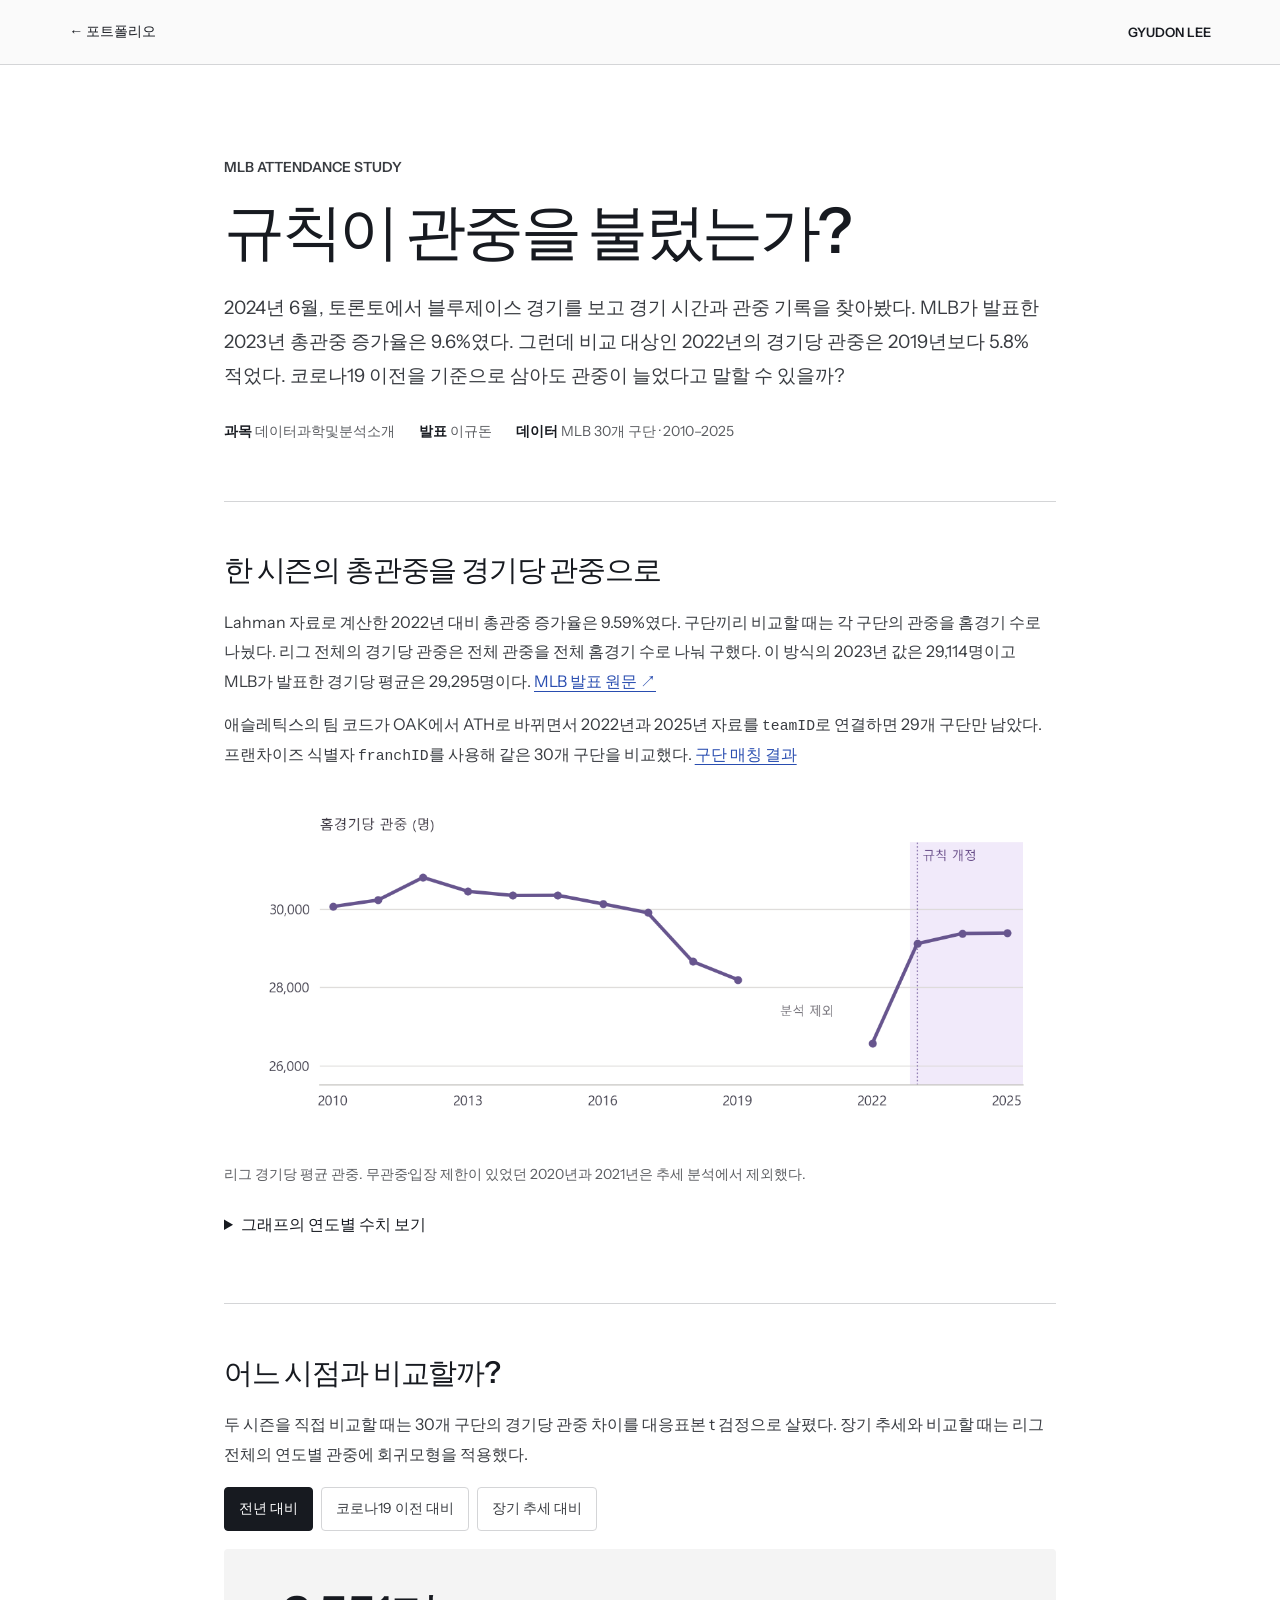
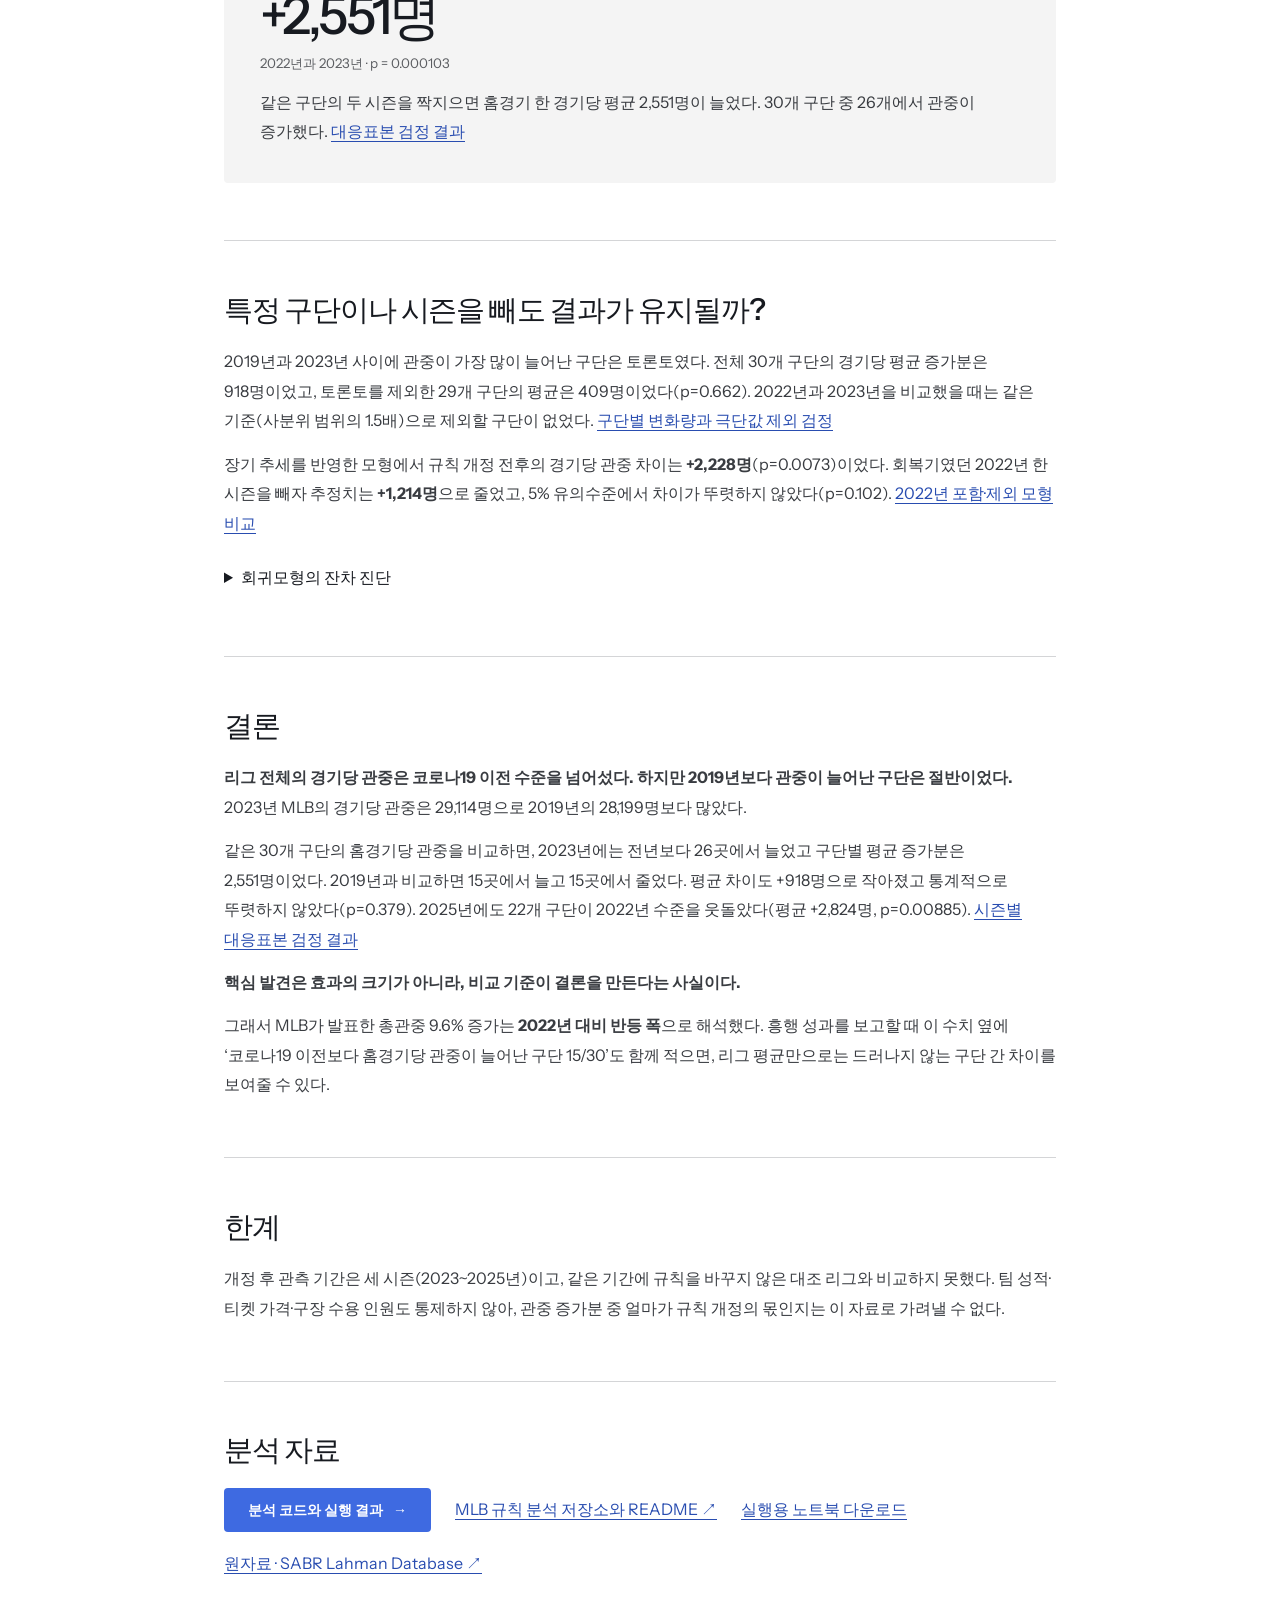
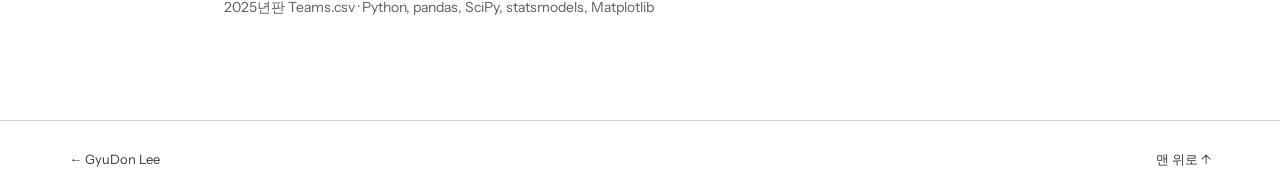
==== commit f730a409: "Highlight the baseline finding in the MLB conclusion" ====
--- a/mlb.html
+++ b/mlb.html
@@ -39,6 +39,7 @@
     <h2 id="conclusion-title">결론</h2>
     <p><strong>리그 전체의 경기당 관중은 코로나19 이전 수준을 넘어섰다. 하지만 2019년보다 관중이 늘어난 구단은 절반이었다.</strong> 2023년 MLB의 경기당 관중은 29,114명으로 2019년의 28,199명보다 많았다.</p>
     <p>같은 30개 구단의 홈경기당 관중을 비교하면, 2023년에는 전년보다 26곳에서 늘었고 구단별 평균 증가분은 2,551명이었다. 2019년과 비교하면 15곳에서 늘고 15곳에서 줄었다. 평균 차이도 +918명으로 작아졌고 통계적으로 뚜렷하지 않았다(p=0.379). 2025년에도 22개 구단이 2022년 수준을 웃돌았다(평균 +2,824명, p=0.00885). <a href="notebook.html#paired">시즌별 대응표본 검정 결과</a></p>
+    <p><strong>핵심 발견은 효과의 크기가 아니라, 비교 기준이 결론을 만든다는 사실이다.</strong></p>
     <p>그래서 MLB가 발표한 총관중 9.6% 증가는 <strong>2022년 대비 반등 폭</strong>으로 해석했다. 흥행 성과를 보고할 때 이 수치 옆에 ‘코로나19 이전보다 홈경기당 관중이 늘어난 구단 15/30’도 함께 적으면, 리그 평균만으로는 드러나지 않는 구단 간 차이를 보여줄 수 있다.</p>
   </section>
   <section id="limitations" class="block" aria-labelledby="limitations-title">
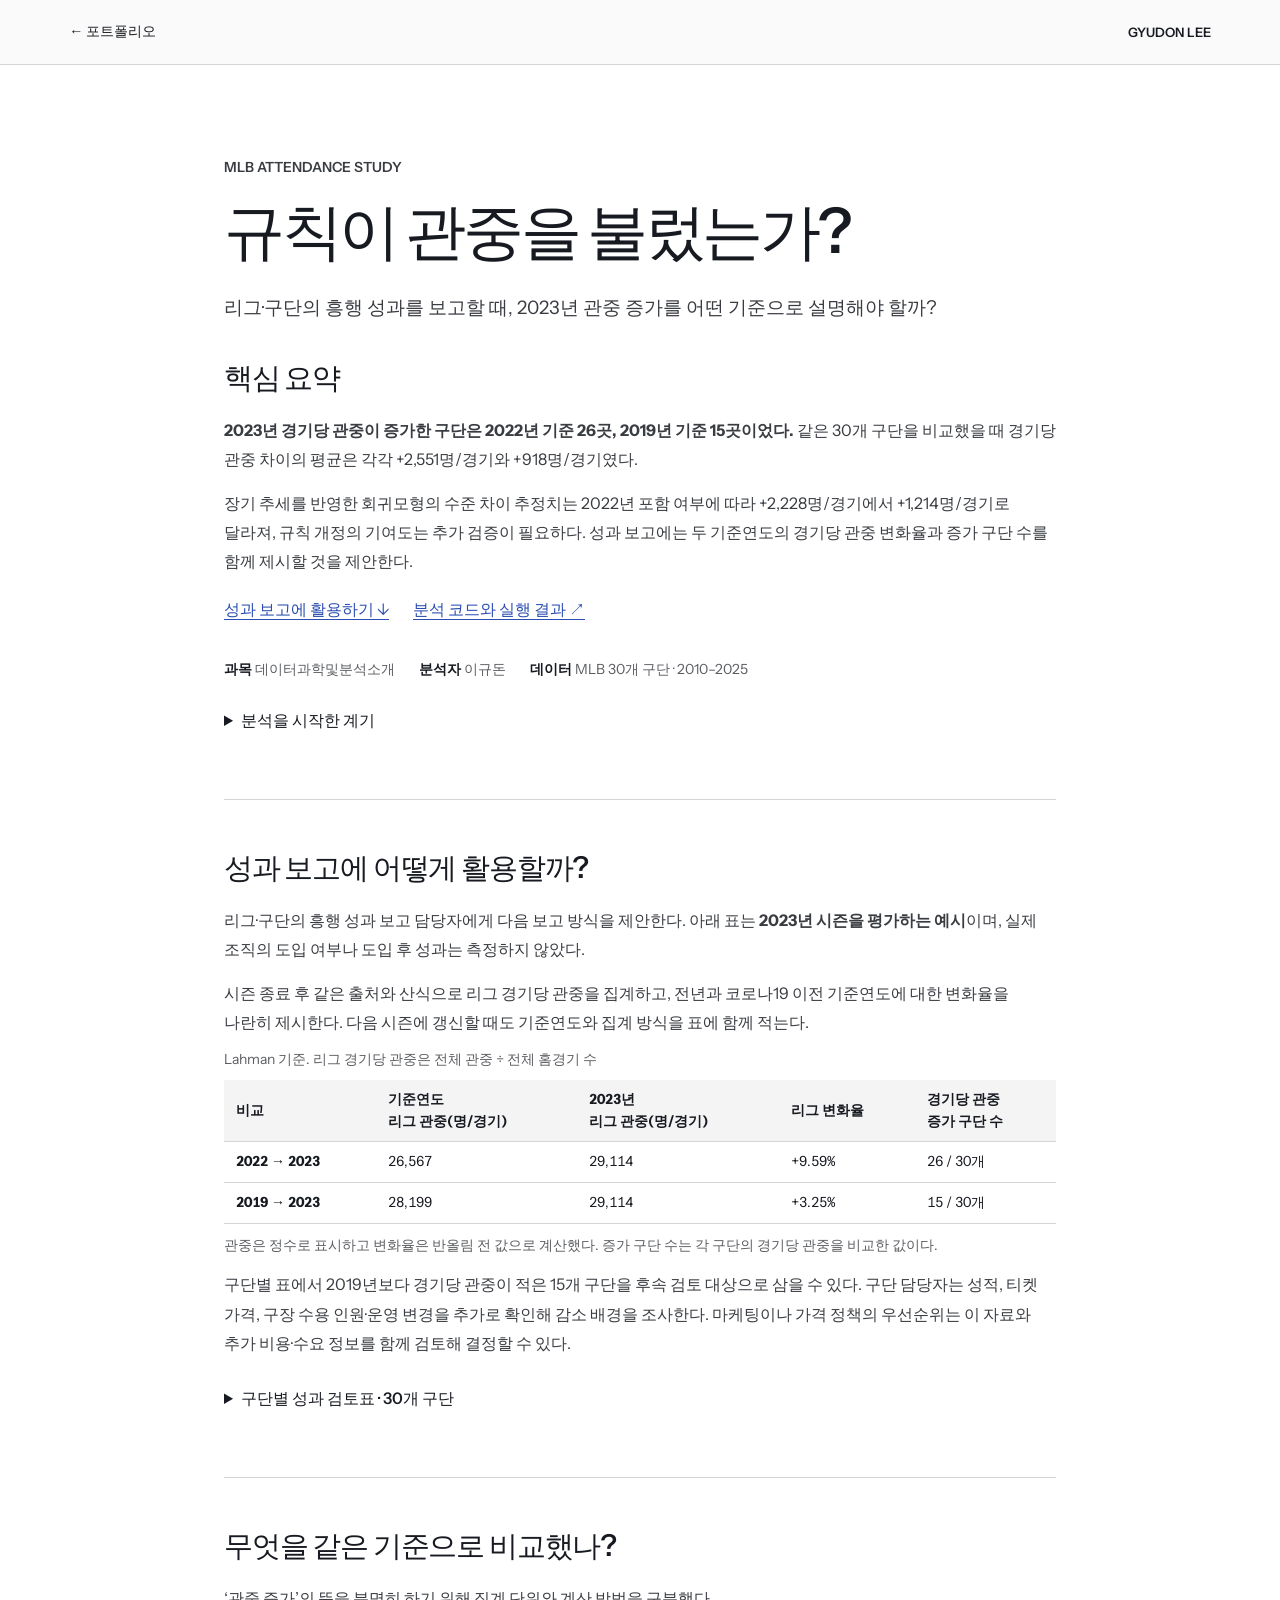
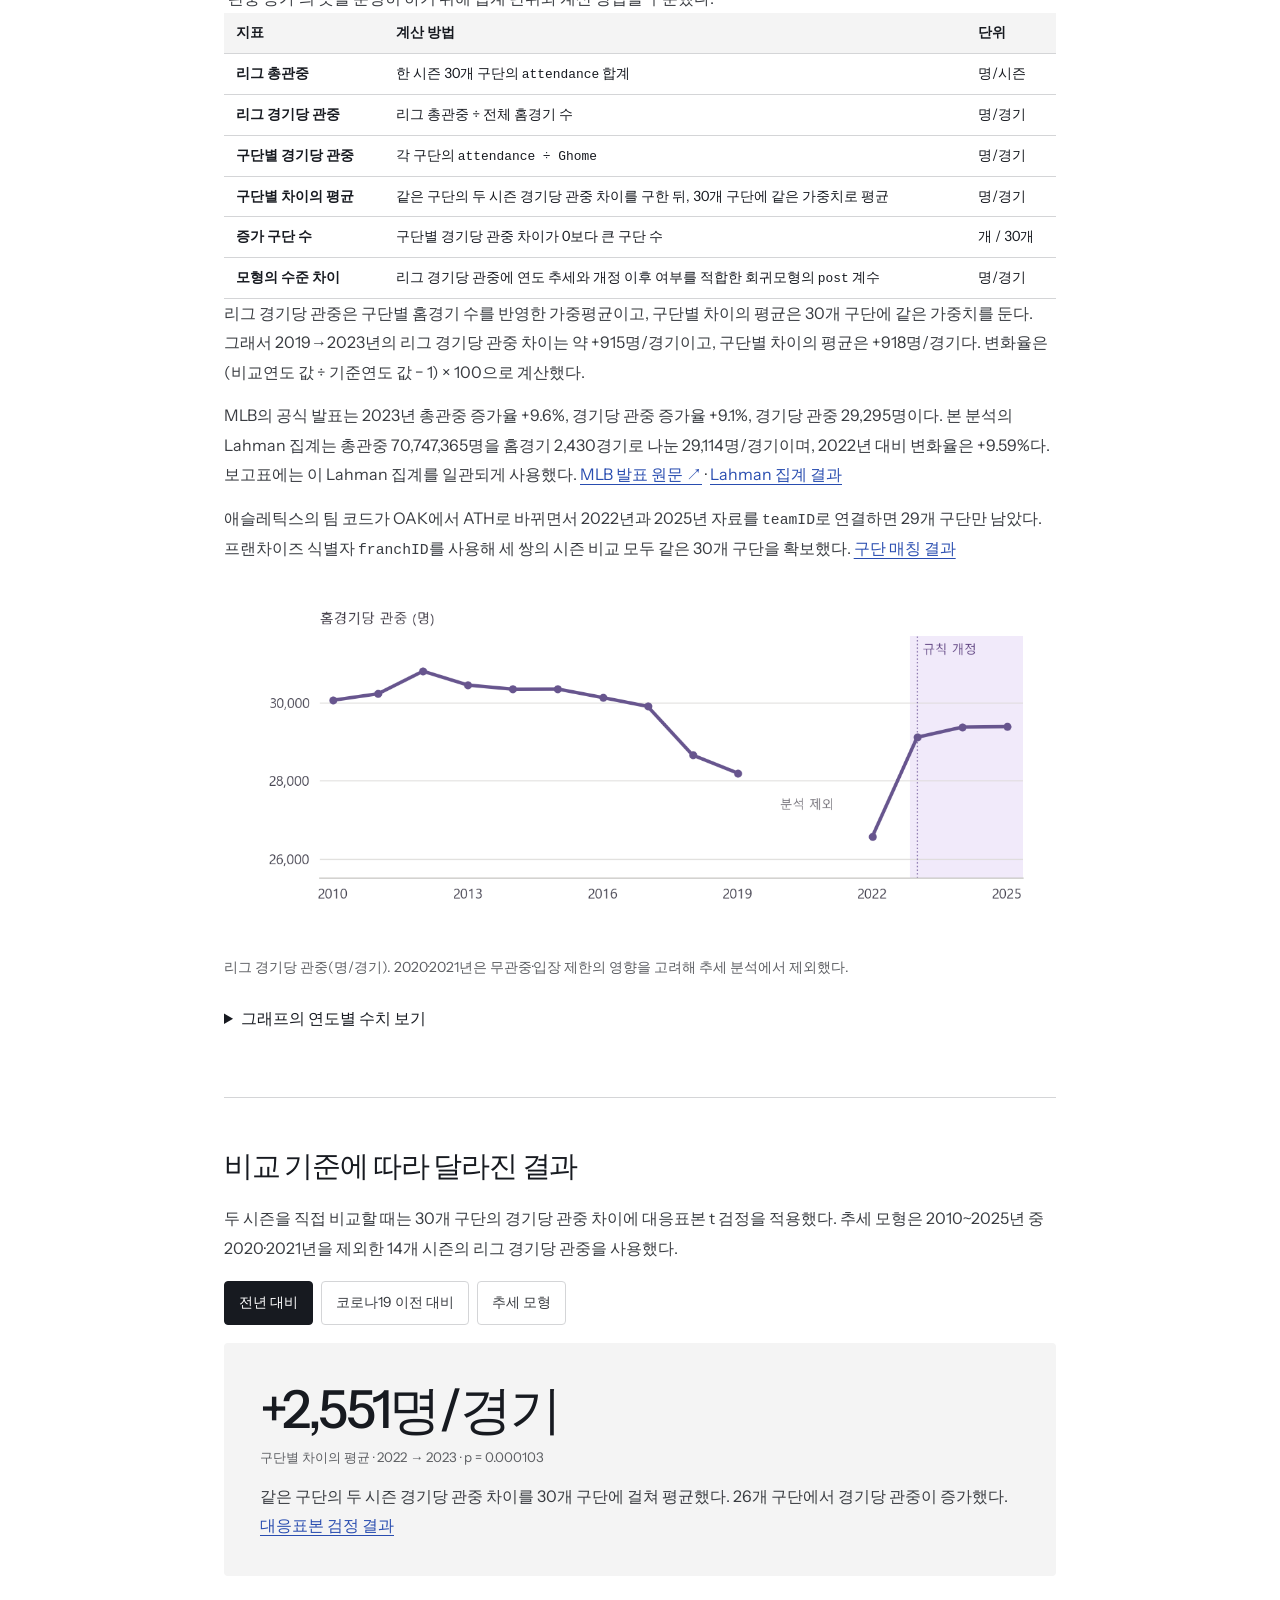
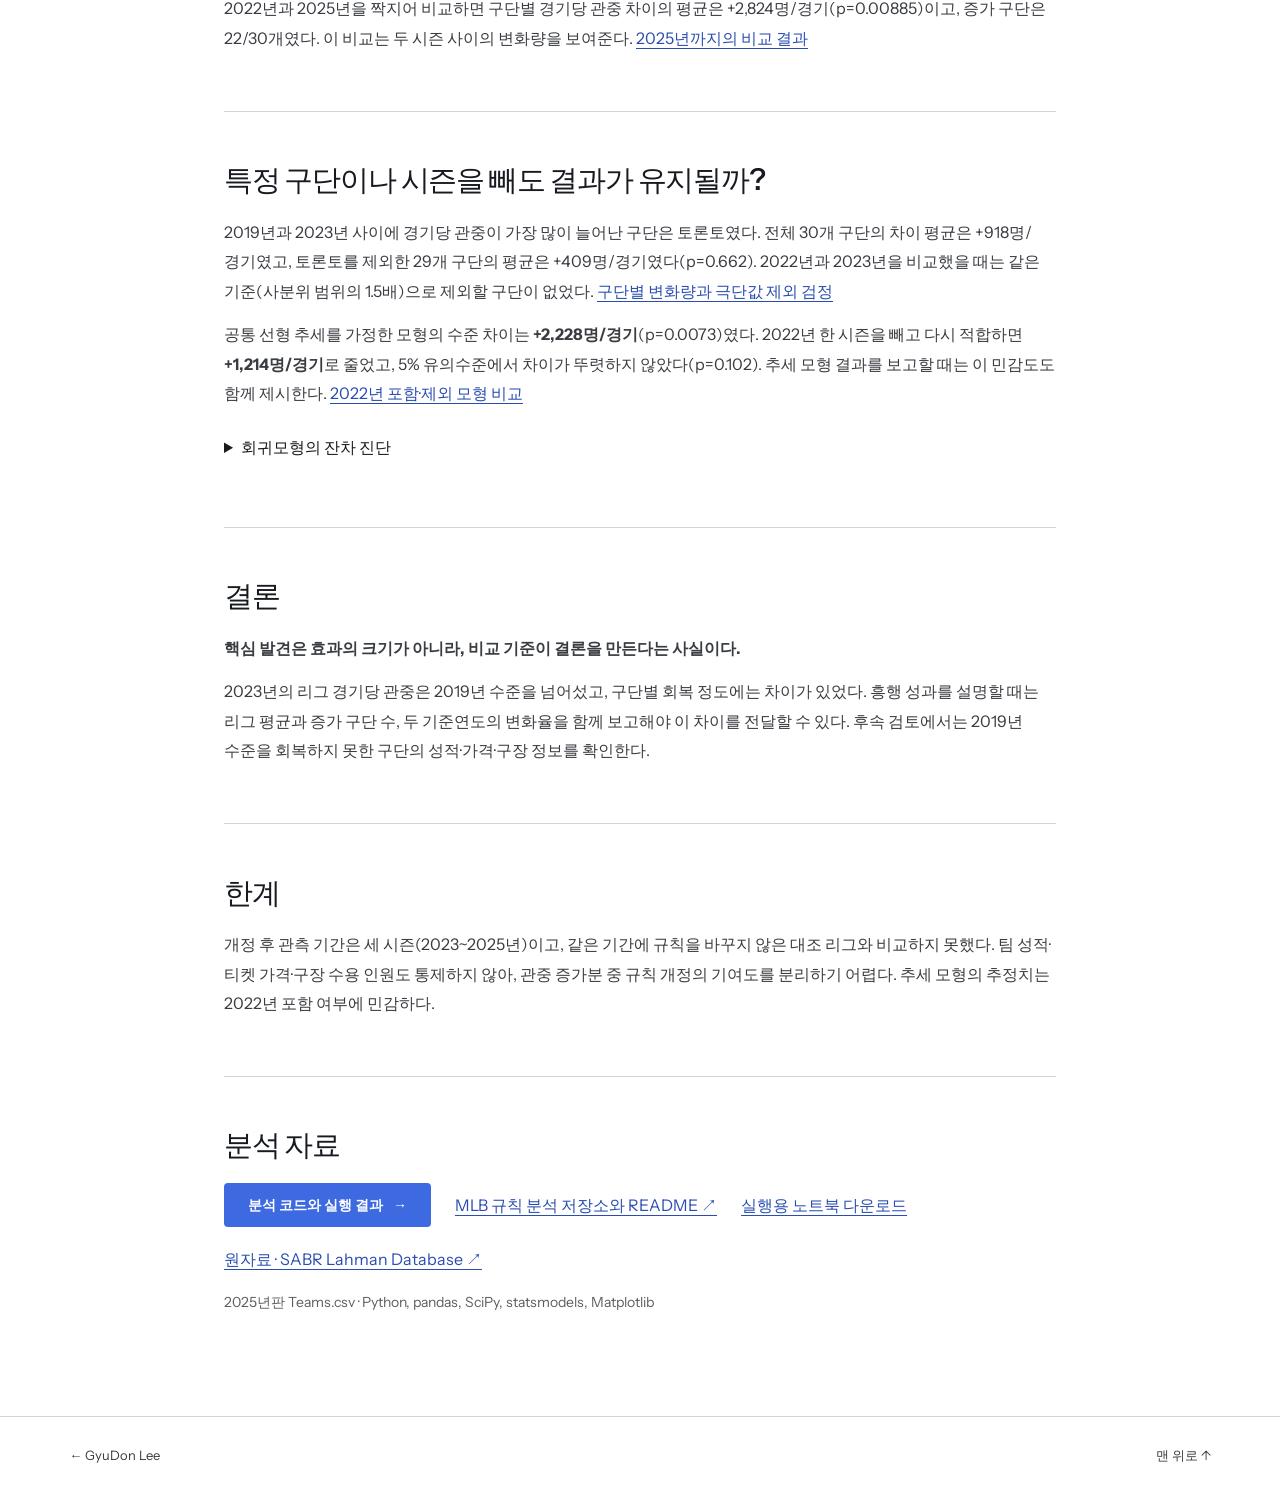
==== commit c2f330dd: "Put MLB findings first and provide clear reporting metrics" ====
--- a/mlb.html
+++ b/mlb.html
@@ -1,50 +1,161 @@
 <!doctype html>
 <html lang="ko">
-<head><meta charset="utf-8"><meta name="viewport" content="width=device-width, initial-scale=1">
-<title>규칙이 관중을 불렀는가? · GyuDon Lee</title><meta name="description" content="MLB 30개 구단의 경기당 관중을 비교해 2023년 규칙 개정과 관중 증가의 관계를 살폈습니다."><link rel="stylesheet" href="style.css"><script defer src="study.js"></script></head>
+<head>
+  <meta charset="utf-8">
+  <meta name="viewport" content="width=device-width, initial-scale=1">
+  <title>규칙이 관중을 불렀는가? · GyuDon Lee</title>
+  <meta name="description" content="2023년 MLB 경기당 관중이 증가한 구단은 2022년 기준 26곳, 2019년 기준 15곳이었다. 비교 기준별 결과와 흥행 성과 보고에 활용할 구단별 검토표를 제시합니다.">
+  <link rel="stylesheet" href="style.css?v=mlb-report-1">
+  <script defer src="study.js"></script>
+</head>
 <body class="paper" id="top">
 <a class="skip" href="#main">본문으로 건너뛰기</a>
 <header class="reader-nav"><div class="wrap"><a href="index.html#projects">← 포트폴리오</a><span class="mono">GYUDON LEE</span></div></header>
 <main id="main" class="wrap article">
-  <p class="kicker"><span class="dash"></span> MLB ATTENDANCE STUDY</p>
+  <p class="kicker">MLB ATTENDANCE STUDY</p>
   <h1>규칙이 관중을 불렀는가?</h1>
-  <p class="lead">2024년 6월, 토론토에서 블루제이스 경기를 보고 경기 시간과 관중 기록을 찾아봤다. MLB가 발표한 2023년 총관중 증가율은 9.6%였다. 그런데 비교 대상인 2022년의 경기당 관중은 2019년보다 5.8% 적었다. 코로나19 이전을 기준으로 삼아도 관중이 늘었다고 말할 수 있을까?</p>
-  <div class="study-meta"><span><strong>과목</strong> 데이터과학및분석소개</span><span><strong>발표</strong> 이규돈</span><span><strong>데이터</strong> MLB 30개 구단 · 2010–2025</span></div>
-  <section class="block">
-    <h2>한 시즌의 총관중을 경기당 관중으로</h2>
-    <p>Lahman 자료로 계산한 2022년 대비 총관중 증가율은 9.59%였다. 구단끼리 비교할 때는 각 구단의 관중을 홈경기 수로 나눴다. 리그 전체의 경기당 관중은 전체 관중을 전체 홈경기 수로 나눠 구했다. 이 방식의 2023년 값은 29,114명이고 MLB가 발표한 경기당 평균은 29,295명이다. <a href="https://www.mlb.com/press-release/press-release-mlb-attendance-surpasses-70-million-and-records-largest-percentage">MLB 발표 원문 ↗</a></p>
-    <p>애슬레틱스의 팀 코드가 OAK에서 ATH로 바뀌면서 2022년과 2025년 자료를 <code>teamID</code>로 연결하면 29개 구단만 남았다. 프랜차이즈 식별자 <code>franchID</code>를 사용해 같은 30개 구단을 비교했다. <a href="notebook.html#identifiers">구단 매칭 결과</a></p>
-    <figure class="case-chart"><img src="attendance.png" width="1260" height="540" alt="경기당 평균 관중이 2019년 28,199명에서 2022년 26,567명으로 낮아졌다가 2023년 29,114명으로 반등했다."><figcaption>리그 경기당 평균 관중. 무관중·입장 제한이 있었던 2020년과 2021년은 추세 분석에서 제외했다.</figcaption></figure>
-    <details><summary>그래프의 연도별 수치 보기</summary><div class="tablewrap"><table><caption>리그 경기당 평균 관중, 1명 단위 반올림</caption><thead><tr><th>시즌</th><th>관중(명)</th><th>시즌</th><th>관중(명)</th></tr></thead><tbody>
-    <tr><td>2010</td><td>30,063</td><td>2017</td><td>29,906</td></tr><tr><td>2011</td><td>30,229</td><td>2018</td><td>28,660</td></tr><tr><td>2012</td><td>30,806</td><td>2019</td><td>28,199</td></tr><tr><td>2013</td><td>30,451</td><td>2022</td><td>26,567</td></tr><tr><td>2014</td><td>30,346</td><td>2023</td><td>29,114</td></tr><tr><td>2015</td><td>30,350</td><td>2024</td><td>29,374</td></tr><tr><td>2016</td><td>30,131</td><td>2025</td><td>29,387</td></tr>
-    </tbody></table></div></details>
+  <p class="lead">리그·구단의 흥행 성과를 보고할 때, 2023년 관중 증가를 어떤 기준으로 설명해야 할까?</p>
+
+  <section id="summary" class="study-summary" aria-labelledby="summary-title">
+    <h2 id="summary-title">핵심 요약</h2>
+    <p><strong>2023년 경기당 관중이 증가한 구단은 2022년 기준 26곳, 2019년 기준 15곳이었다.</strong> 같은 30개 구단을 비교했을 때 경기당 관중 차이의 평균은 각각 +2,551명/경기와 +918명/경기였다.</p>
+    <p>장기 추세를 반영한 회귀모형의 수준 차이 추정치는 2022년 포함 여부에 따라 +2,228명/경기에서 +1,214명/경기로 달라져, 규칙 개정의 기여도는 추가 검증이 필요하다. 성과 보고에는 두 기준연도의 경기당 관중 변화율과 증가 구단 수를 함께 제시할 것을 제안한다.</p>
+    <div class="resources"><a href="#application">성과 보고에 활용하기 ↓</a><a href="notebook.html">분석 코드와 실행 결과 ↗</a></div>
   </section>
-  <section class="block"><h2>어느 시점과 비교할까?</h2>
-    <p>두 시즌을 직접 비교할 때는 30개 구단의 경기당 관중 차이를 대응표본 t 검정으로 살폈다. 장기 추세와 비교할 때는 리그 전체의 연도별 관중에 회귀모형을 적용했다.</p>
+  <div class="study-meta"><span><strong>과목</strong> 데이터과학및분석소개</span><span><strong>분석자</strong> 이규돈</span><span><strong>데이터</strong> MLB 30개 구단 · 2010–2025</span></div>
+  <details><summary>분석을 시작한 계기</summary><p>2024년 6월, 토론토에서 블루제이스 경기를 보고 경기 시간과 관중 기록을 찾아봤다. MLB가 발표한 2023년 총관중 증가율은 9.6%였다. 그런데 Lahman 자료에서 2022년의 리그 경기당 관중은 2019년보다 5.79% 적었다. 코로나19 이전을 기준으로 삼아도 관중이 늘었다고 말할 수 있을까?</p></details>
+
+  <section id="application" class="block" aria-labelledby="application-title">
+    <h2 id="application-title">성과 보고에 어떻게 활용할까?</h2>
+    <p>리그·구단의 흥행 성과 보고 담당자에게 다음 보고 방식을 제안한다. 아래 표는 <strong>2023년 시즌을 평가하는 예시</strong>이며, 실제 조직의 도입 여부나 도입 후 성과는 측정하지 않았다.</p>
+    <p>시즌 종료 후 같은 출처와 산식으로 리그 경기당 관중을 집계하고, 전년과 코로나19 이전 기준연도에 대한 변화율을 나란히 제시한다. 다음 시즌에 갱신할 때도 기준연도와 집계 방식을 표에 함께 적는다.</p>
+    <div class="tablewrap" role="region" aria-label="2023년 리그 흥행 성과 보고 예시" tabindex="0">
+      <table>
+        <caption>Lahman 기준. 리그 경기당 관중은 전체 관중 ÷ 전체 홈경기 수</caption>
+        <thead><tr><th scope="col">비교</th><th scope="col">기준연도<br>리그 관중(명/경기)</th><th scope="col">2023년<br>리그 관중(명/경기)</th><th scope="col">리그 변화율</th><th scope="col">경기당 관중<br>증가 구단 수</th></tr></thead>
+        <tbody>
+          <tr><th scope="row">2022 → 2023</th><td>26,567</td><td>29,114</td><td>+9.59%</td><td>26 / 30개</td></tr>
+          <tr><th scope="row">2019 → 2023</th><td>28,199</td><td>29,114</td><td>+3.25%</td><td>15 / 30개</td></tr>
+        </tbody>
+      </table>
+    </div>
+    <p class="caption">관중은 정수로 표시하고 변화율은 반올림 전 값으로 계산했다. 증가 구단 수는 각 구단의 경기당 관중을 비교한 값이다.</p>
+    <p>구단별 표에서 2019년보다 경기당 관중이 적은 15개 구단을 후속 검토 대상으로 삼을 수 있다. 구단 담당자는 성적, 티켓 가격, 구장 수용 인원·운영 변경을 추가로 확인해 감소 배경을 조사한다. 마케팅이나 가격 정책의 우선순위는 이 자료와 추가 비용·수요 정보를 함께 검토해 결정할 수 있다.</p>
+    <details id="club-report">
+      <summary>구단별 성과 검토표 · 30개 구단</summary>
+      <p class="caption">Lahman의 2023년 행에 기록된 구단명과 프랜차이즈 ID를 표시했다. 2019년 대비 경기당 관중 변화율이 낮은 순서이며, 음수인 15개 구단은 2019년 수준을 회복하지 못했다.</p>
+      <div class="tablewrap" role="region" aria-label="30개 구단의 경기당 관중과 변화율" tabindex="0">
+        <table>
+          <caption>관중 단위는 명/경기. 변화율은 (2023년 값 ÷ 기준연도 값 − 1) × 100</caption>
+          <thead><tr><th scope="col">구단(원자료 표기)</th><th scope="col">franchID</th><th scope="col">2019년</th><th scope="col">2022년</th><th scope="col">2023년</th><th scope="col">2019 대비</th><th scope="col">2022 대비</th></tr></thead>
+          <tbody>
+          <tr><th scope="row">Oakland Athletics</th><td>OAK</td><td>20,521</td><td>9,849</td><td>10,276</td><td>-49.93%</td><td>+4.34%</td></tr>
+          <tr><th scope="row">Washington Nationals</th><td>WSN</td><td>27,899</td><td>25,017</td><td>23,035</td><td>-17.43%</td><td>-7.92%</td></tr>
+          <tr><th scope="row">Minnesota Twins</th><td>MIN</td><td>28,323</td><td>22,236</td><td>24,372</td><td>-13.95%</td><td>+9.60%</td></tr>
+          <tr><th scope="row">Colorado Rockies</th><td>COL</td><td>36,954</td><td>32,067</td><td>32,197</td><td>-12.87%</td><td>+0.40%</td></tr>
+          <tr><th scope="row">Milwaukee Brewers</th><td>MIL</td><td>36,091</td><td>29,906</td><td>31,498</td><td>-12.72%</td><td>+5.32%</td></tr>
+          <tr><th scope="row">Los Angeles Angels of Anaheim</th><td>ANA</td><td>37,272</td><td>30,339</td><td>32,600</td><td>-12.54%</td><td>+7.45%</td></tr>
+          <tr><th scope="row">Kansas City Royals</th><td>KCR</td><td>18,267</td><td>15,774</td><td>16,136</td><td>-11.67%</td><td>+2.30%</td></tr>
+          <tr><th scope="row">Chicago Cubs</th><td>CHC</td><td>38,208</td><td>32,306</td><td>34,261</td><td>-10.33%</td><td>+6.05%</td></tr>
+          <tr><th scope="row">Boston Red Sox</th><td>BOS</td><td>36,107</td><td>32,409</td><td>32,989</td><td>-8.63%</td><td>+1.79%</td></tr>
+          <tr><th scope="row">Arizona Diamondbacks</th><td>ARI</td><td>26,364</td><td>19,817</td><td>24,212</td><td>-8.16%</td><td>+22.18%</td></tr>
+          <tr><th scope="row">San Francisco Giants</th><td>SFG</td><td>33,429</td><td>30,650</td><td>30,866</td><td>-7.67%</td><td>+0.70%</td></tr>
+          <tr><th scope="row">St. Louis Cardinals</th><td>STL</td><td>42,968</td><td>40,994</td><td>40,013</td><td>-6.88%</td><td>-2.39%</td></tr>
+          <tr><th scope="row">Los Angeles Dodgers</th><td>LAD</td><td>49,066</td><td>47,672</td><td>47,371</td><td>-3.45%</td><td>-0.63%</td></tr>
+          <tr><th scope="row">New York Yankees</th><td>NYY</td><td>40,795</td><td>38,719</td><td>40,358</td><td>-1.07%</td><td>+4.23%</td></tr>
+          <tr><th scope="row">Chicago White Sox</th><td>CHW</td><td>20,622</td><td>24,807</td><td>20,613</td><td>-0.05%</td><td>-16.91%</td></tr>
+          <tr><th scope="row">New York Mets</th><td>NYM</td><td>30,155</td><td>31,663</td><td>31,772</td><td>+5.36%</td><td>+0.34%</td></tr>
+          <tr><th scope="row">Cleveland Guardians</th><td>CLE</td><td>21,465</td><td>15,998</td><td>22,643</td><td>+5.49%</td><td>+41.53%</td></tr>
+          <tr><th scope="row">Houston Astros</th><td>HOU</td><td>35,276</td><td>33,198</td><td>37,683</td><td>+6.82%</td><td>+13.51%</td></tr>
+          <tr><th scope="row">Detroit Tigers</th><td>DET</td><td>18,536</td><td>19,214</td><td>19,912</td><td>+7.42%</td><td>+3.63%</td></tr>
+          <tr><th scope="row">Pittsburgh Pirates</th><td>PIT</td><td>18,413</td><td>15,524</td><td>20,131</td><td>+9.33%</td><td>+29.68%</td></tr>
+          <tr><th scope="row">Philadelphia Phillies</th><td>PHI</td><td>33,672</td><td>28,108</td><td>37,686</td><td>+11.92%</td><td>+34.08%</td></tr>
+          <tr><th scope="row">Cincinnati Reds</th><td>CIN</td><td>22,329</td><td>17,232</td><td>25,164</td><td>+12.70%</td><td>+46.03%</td></tr>
+          <tr><th scope="row">Texas Rangers</th><td>TEX</td><td>26,333</td><td>24,832</td><td>31,272</td><td>+18.76%</td><td>+25.94%</td></tr>
+          <tr><th scope="row">Atlanta Braves</th><td>ATL</td><td>32,779</td><td>38,641</td><td>39,401</td><td>+20.20%</td><td>+1.97%</td></tr>
+          <tr><th scope="row">Tampa Bay Rays</th><td>TBD</td><td>14,552</td><td>13,927</td><td>17,781</td><td>+22.19%</td><td>+27.67%</td></tr>
+          <tr><th scope="row">San Diego Padres</th><td>SDP</td><td>29,585</td><td>36,882</td><td>40,390</td><td>+36.52%</td><td>+9.51%</td></tr>
+          <tr><th scope="row">Miami Marlins</th><td>FLA</td><td>10,016</td><td>11,204</td><td>14,356</td><td>+43.33%</td><td>+28.14%</td></tr>
+          <tr><th scope="row">Baltimore Orioles</th><td>BAL</td><td>16,146</td><td>16,893</td><td>23,911</td><td>+48.10%</td><td>+41.54%</td></tr>
+          <tr><th scope="row">Seattle Mariners</th><td>SEA</td><td>22,122</td><td>28,238</td><td>33,215</td><td>+50.15%</td><td>+17.63%</td></tr>
+          <tr><th scope="row">Toronto Blue Jays</th><td>TOR</td><td>21,606</td><td>32,763</td><td>37,307</td><td>+72.67%</td><td>+13.87%</td></tr>
+          </tbody>
+        </table>
+      </div>
+      <p class="caption">실행용 노트북과 동일한 고정 버전 Teams.csv를 프랜차이즈 ID로 연결해 계산했다. 각 구단의 관중 ÷ 홈경기 수를 사용했으며 변화율은 반올림 전에 계산했다. <a href="notebook.html#identifiers">구단 매칭</a> · <a href="notebook.html#spread">구단별 변화량 검증</a></p>
+    </details>
+  </section>
+
+  <section id="metrics" class="block" aria-labelledby="metrics-title">
+    <h2 id="metrics-title">무엇을 같은 기준으로 비교했나?</h2>
+    <p>‘관중 증가’의 뜻을 분명히 하기 위해 집계 단위와 계산 방법을 구분했다.</p>
+    <div class="tablewrap" role="region" aria-label="관중 지표의 정의와 단위" tabindex="0">
+      <table class="metric-definitions">
+        <thead><tr><th scope="col">지표</th><th scope="col">계산 방법</th><th scope="col">단위</th></tr></thead>
+        <tbody>
+          <tr><th scope="row">리그 총관중</th><td>한 시즌 30개 구단의 <code>attendance</code> 합계</td><td>명/시즌</td></tr>
+          <tr><th scope="row">리그 경기당 관중</th><td>리그 총관중 ÷ 전체 홈경기 수</td><td>명/경기</td></tr>
+          <tr><th scope="row">구단별 경기당 관중</th><td>각 구단의 <code>attendance ÷ Ghome</code></td><td>명/경기</td></tr>
+          <tr><th scope="row">구단별 차이의 평균</th><td>같은 구단의 두 시즌 경기당 관중 차이를 구한 뒤, 30개 구단에 같은 가중치로 평균</td><td>명/경기</td></tr>
+          <tr><th scope="row">증가 구단 수</th><td>구단별 경기당 관중 차이가 0보다 큰 구단 수</td><td>개 / 30개</td></tr>
+          <tr><th scope="row">모형의 수준 차이</th><td>리그 경기당 관중에 연도 추세와 개정 이후 여부를 적합한 회귀모형의 <code>post</code> 계수</td><td>명/경기</td></tr>
+        </tbody>
+      </table>
+    </div>
+    <p>리그 경기당 관중은 구단별 홈경기 수를 반영한 가중평균이고, 구단별 차이의 평균은 30개 구단에 같은 가중치를 둔다. 그래서 2019→2023년의 리그 경기당 관중 차이는 약 +915명/경기이고, 구단별 차이의 평균은 +918명/경기다. 변화율은 (비교연도 값 ÷ 기준연도 값 − 1) × 100으로 계산했다.</p>
+    <p>MLB의 공식 발표는 2023년 총관중 증가율 +9.6%, 경기당 관중 증가율 +9.1%, 경기당 관중 29,295명이다. 본 분석의 Lahman 집계는 총관중 70,747,365명을 홈경기 2,430경기로 나눈 29,114명/경기이며, 2022년 대비 변화율은 +9.59%다. 보고표에는 이 Lahman 집계를 일관되게 사용했다. <a href="https://www.mlb.com/press-release/press-release-mlb-attendance-surpasses-70-million-and-records-largest-percentage">MLB 발표 원문 ↗</a> · <a href="notebook.html#total">Lahman 집계 결과</a></p>
+    <p>애슬레틱스의 팀 코드가 OAK에서 ATH로 바뀌면서 2022년과 2025년 자료를 <code>teamID</code>로 연결하면 29개 구단만 남았다. 프랜차이즈 식별자 <code>franchID</code>를 사용해 세 쌍의 시즌 비교 모두 같은 30개 구단을 확보했다. <a href="notebook.html#identifiers">구단 매칭 결과</a></p>
+    <figure class="case-chart"><img src="attendance.png" width="1260" height="540" loading="lazy" alt="리그 경기당 관중이 2019년 28,199명에서 2022년 26,567명으로 낮아졌다가 2023년 29,114명으로 반등했다."><figcaption>리그 경기당 관중(명/경기). 2020·2021년은 무관중·입장 제한의 영향을 고려해 추세 분석에서 제외했다.</figcaption></figure>
+    <details><summary>그래프의 연도별 수치 보기</summary><div class="tablewrap" role="region" aria-label="리그 경기당 관중의 연도별 수치" tabindex="0"><table>
+      <caption>리그 경기당 관중, 정수 반올림</caption><thead><tr><th scope="col">시즌</th><th scope="col">관중(명/경기)</th><th scope="col">시즌</th><th scope="col">관중(명/경기)</th></tr></thead>
+      <tbody>
+          <tr><td>2010</td><td>30,063</td><td>2017</td><td>29,906</td></tr>
+          <tr><td>2011</td><td>30,229</td><td>2018</td><td>28,660</td></tr>
+          <tr><td>2012</td><td>30,806</td><td>2019</td><td>28,199</td></tr>
+          <tr><td>2013</td><td>30,451</td><td>2022</td><td>26,567</td></tr>
+          <tr><td>2014</td><td>30,346</td><td>2023</td><td>29,114</td></tr>
+          <tr><td>2015</td><td>30,350</td><td>2024</td><td>29,374</td></tr>
+          <tr><td>2016</td><td>30,131</td><td>2025</td><td>29,387</td></tr>
+      </tbody>
+    </table></div></details>
+  </section>
+
+  <section id="comparisons" class="block">
+    <h2>비교 기준에 따라 달라진 결과</h2>
+    <p>두 시즌을 직접 비교할 때는 30개 구단의 경기당 관중 차이에 대응표본 t 검정을 적용했다. 추세 모형은 2010~2025년 중 2020·2021년을 제외한 14개 시즌의 리그 경기당 관중을 사용했다.</p>
     <div class="study-tabs" aria-label="비교 기준 선택" hidden>
       <button type="button" data-panel="prior" aria-controls="prior" aria-pressed="true">전년 대비</button>
       <button type="button" data-panel="pre-covid" aria-controls="pre-covid" aria-pressed="false">코로나19 이전 대비</button>
-      <button type="button" data-panel="trend" aria-controls="trend" aria-pressed="false">장기 추세 대비</button>
+      <button type="button" data-panel="trend" aria-controls="trend" aria-pressed="false">추세 모형</button>
     </div>
-    <div id="prior" class="reading"><strong>+2,551명</strong><small>2022년과 2023년 · p = 0.000103</small><p>같은 구단의 두 시즌을 짝지으면 홈경기 한 경기당 평균 2,551명이 늘었다. 30개 구단 중 26개에서 관중이 증가했다. <a href="notebook.html#paired">대응표본 검정 결과</a></p></div>
-    <div id="pre-covid" class="reading"><strong>+918명</strong><small>2019년과 2023년 · p = 0.379</small><p>코로나19 이전 시즌과 비교하면 증가폭이 작아졌다. 30개 구단 중 관중이 늘어난 곳은 15개였다. 구단별 차이의 평균은 5% 유의수준에서 0과 구별되지 않았다.</p></div>
-    <div id="trend" class="reading"><strong>+2,228명</strong><small>개정 전후 수준 차이 · p = 0.0073</small><p>개정 전후에 같은 선형 추세를 가정한 모형에서, 2023년부터 경기당 관중 수준이 2,228명 높아진 것으로 추정됐다. 95% 신뢰구간은 735명에서 3,721명이다.</p></div>
+    <div id="prior" class="reading"><strong>+2,551명/경기</strong><small>구단별 차이의 평균 · 2022 → 2023 · p = 0.000103</small><p>같은 구단의 두 시즌 경기당 관중 차이를 30개 구단에 걸쳐 평균했다. 26개 구단에서 경기당 관중이 증가했다. <a href="notebook.html#paired">대응표본 검정 결과</a></p></div>
+    <div id="pre-covid" class="reading"><strong>+918명/경기</strong><small>구단별 차이의 평균 · 2019 → 2023 · p = 0.379</small><p>코로나19 이전 시즌과 비교하면 경기당 관중이 늘어난 구단과 줄어든 구단이 15개씩이었다. 구단별 차이의 평균은 5% 유의수준에서 0과 구별되지 않았다. <a href="notebook.html#paired">대응표본 검정 결과</a></p></div>
+    <div id="trend" class="reading"><strong>+2,228명/경기</strong><small>리그 수준 차이 추정치 · 공통 선형 추세 모형 · p = 0.0073</small><p>개정 전후에 같은 선형 추세를 가정한 모형에서 2023년 이후의 리그 경기당 관중 수준 차이를 추정했다. 95% 신뢰구간은 +735~+3,721명/경기다. <a href="notebook.html#diagnostics">모형과 잔차 진단 결과</a></p></div>
+    <p>2022년과 2025년을 짝지어 비교하면 구단별 경기당 관중 차이의 평균은 +2,824명/경기(p=0.00885)이고, 증가 구단은 22/30개였다. 이 비교는 두 시즌 사이의 변화량을 보여준다. <a href="notebook.html#paired">2025년까지의 비교 결과</a></p>
   </section>
-  <section class="block"><h2>특정 구단이나 시즌을 빼도 결과가 유지될까?</h2>
-    <p>2019년과 2023년 사이에 관중이 가장 많이 늘어난 구단은 토론토였다. 전체 30개 구단의 경기당 평균 증가분은 918명이었고, 토론토를 제외한 29개 구단의 평균은 409명이었다(p=0.662). 2022년과 2023년을 비교했을 때는 같은 기준(사분위 범위의 1.5배)으로 제외할 구단이 없었다. <a href="notebook.html#spread">구단별 변화량과 극단값 제외 검정</a></p>
-    <p>장기 추세를 반영한 모형에서 규칙 개정 전후의 경기당 관중 차이는 <strong>+2,228명</strong>(p=0.0073)이었다. 회복기였던 2022년 한 시즌을 빼자 추정치는 <strong>+1,214명</strong>으로 줄었고, 5% 유의수준에서 차이가 뚜렷하지 않았다(p=0.102). <a href="notebook.html#sensitivity">2022년 포함·제외 모형 비교</a></p>
-    <details><summary>회귀모형의 잔차 진단</summary><p>14개 시즌의 Durbin–Watson 통계량은 0.667이었다. 관측 순서상 인접한 잔차의 상관을 고려한 HAC 표준오차로 계산하면 수준 차이는 +2,228명, p=0.0018이었다. 시차 1, Bartlett 가중치, 소표본 보정 해제, 정규근사를 사용했다. 표본이 작아 보조 결과로 해석했다. <a href="notebook.html#diagnostics">진단 코드와 실행 결과</a></p></details>
+
+  <section class="block">
+    <h2>특정 구단이나 시즌을 빼도 결과가 유지될까?</h2>
+    <p>2019년과 2023년 사이에 경기당 관중이 가장 많이 늘어난 구단은 토론토였다. 전체 30개 구단의 차이 평균은 +918명/경기였고, 토론토를 제외한 29개 구단의 평균은 +409명/경기였다(p=0.662). 2022년과 2023년을 비교했을 때는 같은 기준(사분위 범위의 1.5배)으로 제외할 구단이 없었다. <a href="notebook.html#spread">구단별 변화량과 극단값 제외 검정</a></p>
+    <p>공통 선형 추세를 가정한 모형의 수준 차이는 <strong>+2,228명/경기</strong>(p=0.0073)였다. 2022년 한 시즌을 빼고 다시 적합하면 <strong>+1,214명/경기</strong>로 줄었고, 5% 유의수준에서 차이가 뚜렷하지 않았다(p=0.102). 추세 모형 결과를 보고할 때는 이 민감도도 함께 제시한다. <a href="notebook.html#sensitivity">2022년 포함·제외 모형 비교</a></p>
+    <details><summary>회귀모형의 잔차 진단</summary><p>14개 시즌의 Durbin–Watson 통계량은 0.667이었다. 관측 순서상 인접한 잔차의 상관을 고려한 HAC 표준오차로 계산하면 수준 차이는 +2,228명/경기, p=0.0018이었다. 시차 1, Bartlett 가중치, 소표본 보정 해제, 정규근사를 사용했다. 표본이 작아 보조 결과로 해석했다. <a href="notebook.html#diagnostics">진단 코드와 실행 결과</a></p></details>
   </section>
+
   <section id="conclusion" class="block" aria-labelledby="conclusion-title">
     <h2 id="conclusion-title">결론</h2>
-    <p><strong>리그 전체의 경기당 관중은 코로나19 이전 수준을 넘어섰다. 하지만 2019년보다 관중이 늘어난 구단은 절반이었다.</strong> 2023년 MLB의 경기당 관중은 29,114명으로 2019년의 28,199명보다 많았다.</p>
-    <p>같은 30개 구단의 홈경기당 관중을 비교하면, 2023년에는 전년보다 26곳에서 늘었고 구단별 평균 증가분은 2,551명이었다. 2019년과 비교하면 15곳에서 늘고 15곳에서 줄었다. 평균 차이도 +918명으로 작아졌고 통계적으로 뚜렷하지 않았다(p=0.379). 2025년에도 22개 구단이 2022년 수준을 웃돌았다(평균 +2,824명, p=0.00885). <a href="notebook.html#paired">시즌별 대응표본 검정 결과</a></p>
     <p><strong>핵심 발견은 효과의 크기가 아니라, 비교 기준이 결론을 만든다는 사실이다.</strong></p>
-    <p>그래서 MLB가 발표한 총관중 9.6% 증가는 <strong>2022년 대비 반등 폭</strong>으로 해석했다. 흥행 성과를 보고할 때 이 수치 옆에 ‘코로나19 이전보다 홈경기당 관중이 늘어난 구단 15/30’도 함께 적으면, 리그 평균만으로는 드러나지 않는 구단 간 차이를 보여줄 수 있다.</p>
+    <p>2023년의 리그 경기당 관중은 2019년 수준을 넘어섰고, 구단별 회복 정도에는 차이가 있었다. 흥행 성과를 설명할 때는 리그 평균과 증가 구단 수, 두 기준연도의 변화율을 함께 보고해야 이 차이를 전달할 수 있다. 후속 검토에서는 2019년 수준을 회복하지 못한 구단의 성적·가격·구장 정보를 확인한다.</p>
   </section>
   <section id="limitations" class="block" aria-labelledby="limitations-title">
     <h2 id="limitations-title">한계</h2>
-    <p>개정 후 관측 기간은 세 시즌(2023~2025년)이고, 같은 기간에 규칙을 바꾸지 않은 대조 리그와 비교하지 못했다. 팀 성적·티켓 가격·구장 수용 인원도 통제하지 않아, 관중 증가분 중 얼마가 규칙 개정의 몫인지는 이 자료로 가려낼 수 없다.</p>
+    <p>개정 후 관측 기간은 세 시즌(2023~2025년)이고, 같은 기간에 규칙을 바꾸지 않은 대조 리그와 비교하지 못했다. 팀 성적·티켓 가격·구장 수용 인원도 통제하지 않아, 관중 증가분 중 규칙 개정의 기여도를 분리하기 어렵다. 추세 모형의 추정치는 2022년 포함 여부에 민감하다.</p>
   </section>
-  <section class="block"><h2>분석 자료</h2><div class="resources"><a class="button" href="notebook.html">분석 코드와 실행 결과 <span aria-hidden="true">→</span></a><a href="https://github.com/dlrbehs/mlb-rule-analysis">MLB 규칙 분석 저장소와 README ↗</a><a href="mlb-analysis.ipynb" download>실행용 노트북 다운로드</a><a href="https://sabr.org/lahman-database/">원자료 · SABR Lahman Database ↗</a></div><p class="caption">2025년판 Teams.csv · Python, pandas, SciPy, statsmodels, Matplotlib</p></section>
-</main><footer><div class="wrap"><a href="index.html">← GyuDon Lee</a><a href="#top">맨 위로 ↑</a></div></footer></body></html>
+  <section class="block">
+    <h2>분석 자료</h2>
+    <div class="resources"><a class="button" href="notebook.html">분석 코드와 실행 결과 <span aria-hidden="true">→</span></a><a href="https://github.com/dlrbehs/mlb-rule-analysis">MLB 규칙 분석 저장소와 README ↗</a><a href="mlb-analysis.ipynb" download>실행용 노트북 다운로드</a><a href="https://sabr.org/lahman-database/">원자료 · SABR Lahman Database ↗</a></div>
+    <p class="caption">2025년판 Teams.csv · Python, pandas, SciPy, statsmodels, Matplotlib</p>
+  </section>
+</main>
+<footer><div class="wrap"><a href="index.html">← GyuDon Lee</a><a href="#top">맨 위로 ↑</a></div></footer>
+</body>
+</html>
--- a/style.css
+++ b/style.css
@@ -115,17 +115,19 @@
 .text-link:hover { color: var(--blue-text); }
 
 .about { background: var(--surface); }
-.about-grid { display: grid; grid-template-columns: minmax(0, 1.35fr) minmax(0, 1fr); gap: clamp(32px, 6vw, 90px); align-items: start; }
+.about-grid { display: grid; gap: 40px; align-items: start; }
 .bio h3 { font-size: clamp(26px, 2.4vw, 36px); letter-spacing: -.04em; font-weight: 550; }
 .bio h3 span { display: inline-block; margin-left: 6px; font-size: .64em; font-weight: 400; color: var(--muted); }
 .bio p { max-width: 28em; margin-block: 14px 16px; }
+.background { display: grid; row-gap: 44px; column-gap: clamp(48px, 5vw, 80px); }
+.project-tools { grid-column: 1 / -1; }
 .background h3 { font-size: 15px; font-weight: 600; }
-.education-history { list-style: none; padding: 0; margin-block: 8px 28px; }
-.education-history li { padding-block: 15px; border-bottom: 1px solid var(--line); }
-.education-history strong, .education-history span, .education-history small { display: block; }
-.education-history strong { font-size: 19px; font-weight: 550; }
-.education-history span, .background p { margin-top: 4px; color: var(--body); }
-.education-history small { margin-top: 3px; color: var(--muted); font-size: 14px; }
+.history { list-style: none; padding: 0; margin-top: 8px; }
+.history li { padding-block: 15px; border-bottom: 1px solid var(--line); }
+.history strong, .history span, .history small { display: block; }
+.history strong { font-size: 19px; font-weight: 550; }
+.history span, .background p { margin-top: 4px; color: var(--body); }
+.history small { margin-top: 3px; color: var(--muted); font-size: 14px; }
 footer { background: var(--paper); border-top: 1px solid var(--line); font-size: 13px; color: var(--body); }
 footer .wrap { display: flex; align-items: center; justify-content: space-between; gap: 16px; min-height: 76px; }
 
@@ -141,6 +143,11 @@
 .article a:not(.button) { color: var(--blue-text); }
 .study-meta { display: flex; flex-wrap: wrap; gap: 6px 24px; margin-top: 28px; font-size: 14px; color: var(--muted); }
 .study-meta strong { color: var(--ink); }
+.study-summary { margin-top: 32px; scroll-margin-top: 88px; }
+.study-summary .resources { margin-top: 10px; }
+.metric-definitions { min-width: 520px; }
+.metric-definitions th, .metric-definitions td { white-space: normal; vertical-align: top; }
+.reading ~ p { margin-top: 18px; }
 .block, .cell { padding-top: clamp(28px, 3.7vw, 54px); margin-top: clamp(34px, 4.5vw, 64px); border-top: 1px solid var(--line); scroll-margin-top: 88px; }
 .article h2 { margin-bottom: 18px; font-size: clamp(22px, 2.3vw, 32px); line-height: 1.38; font-weight: 550; letter-spacing: -.04em; }
 .article p + p { margin-top: 14px; }
@@ -176,14 +183,17 @@
 .cell h3 { margin-block: 16px 8px; font-size: 16px; }
 
 @media (min-width: 761px) {
-  .feature, .about-grid { grid-template-columns: repeat(12, minmax(0, 1fr)); column-gap: 24px; }
-  .project-photo, .bio { grid-column: span 7; }
+  .feature { grid-template-columns: repeat(12, minmax(0, 1fr)); column-gap: 24px; }
+  .project-photo { grid-column: span 7; }
   .project-photo { margin-right: clamp(8px, 2.5vw, 40px); }
-  .project-copy, .background { grid-column: span 5; }
+  .project-copy { grid-column: span 5; }
+  .background { grid-template-columns: repeat(2, minmax(0, 1fr)); }
+}
+@media (min-width: 1000px) {
+  .about-grid { grid-template-columns: minmax(0, 1fr) minmax(0, 2fr); }
 }
 @media (max-width: 760px) {
-  .feature, .about-grid { grid-template-columns: minmax(0, 1fr); gap: 28px; }
-  .about-grid { gap: 40px; }
+  .feature { grid-template-columns: minmax(0, 1fr); gap: 28px; }
   .project-copy h3 br { display: none; }
   .project-copy h3 { margin-block: 8px 14px; }
   .project-photo img { aspect-ratio: 3 / 2; }
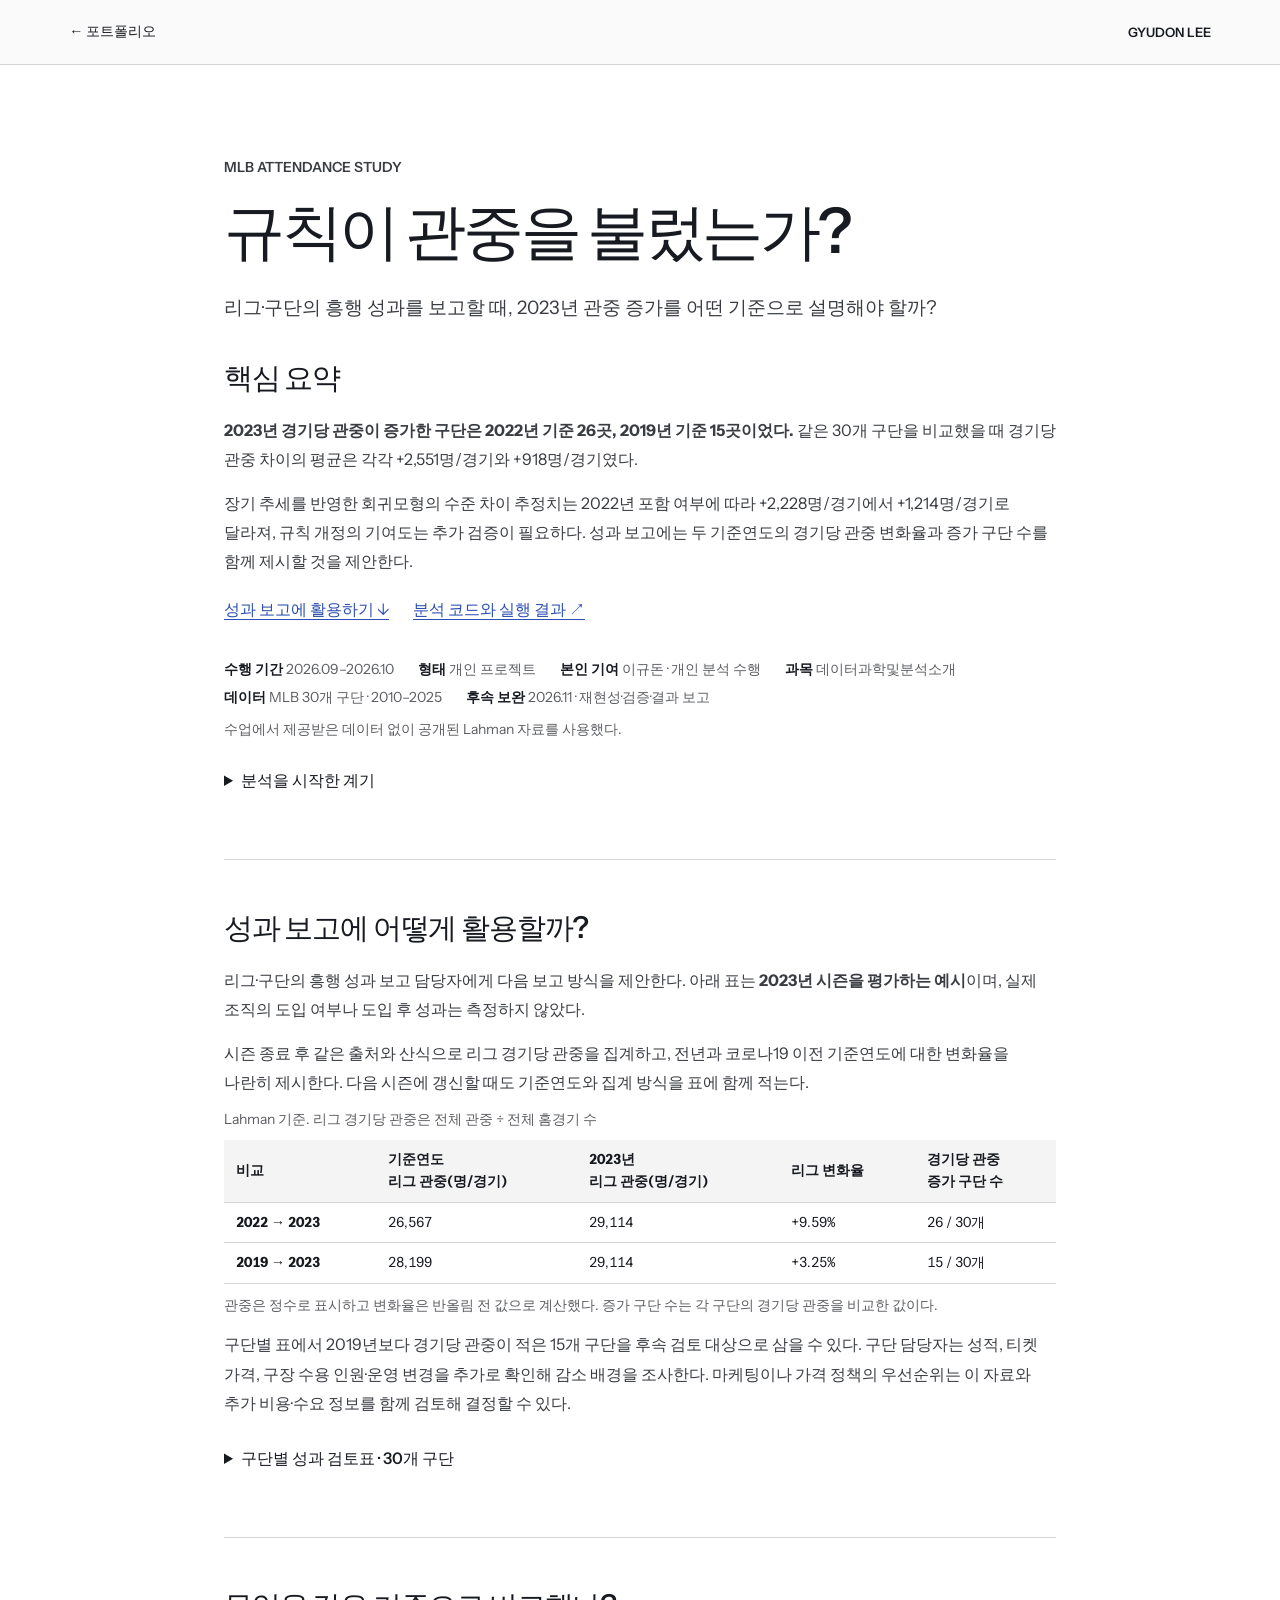
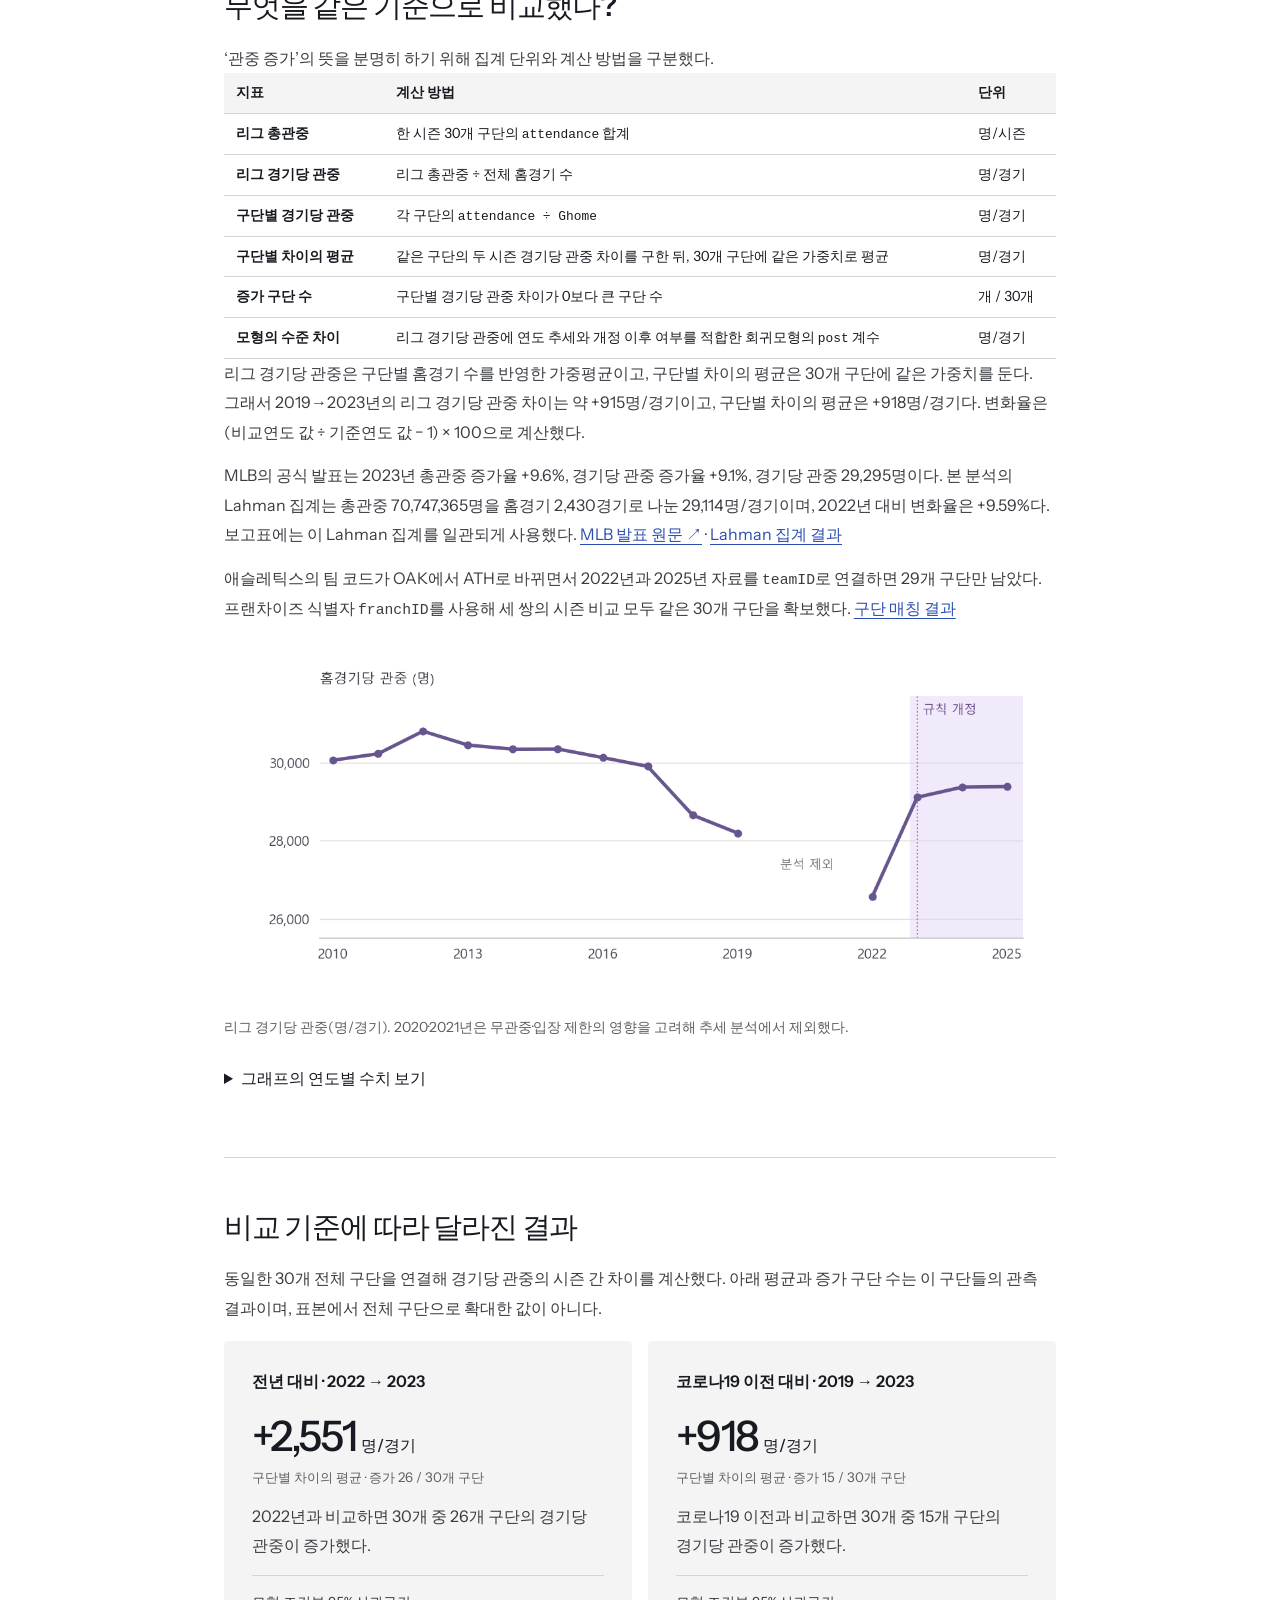
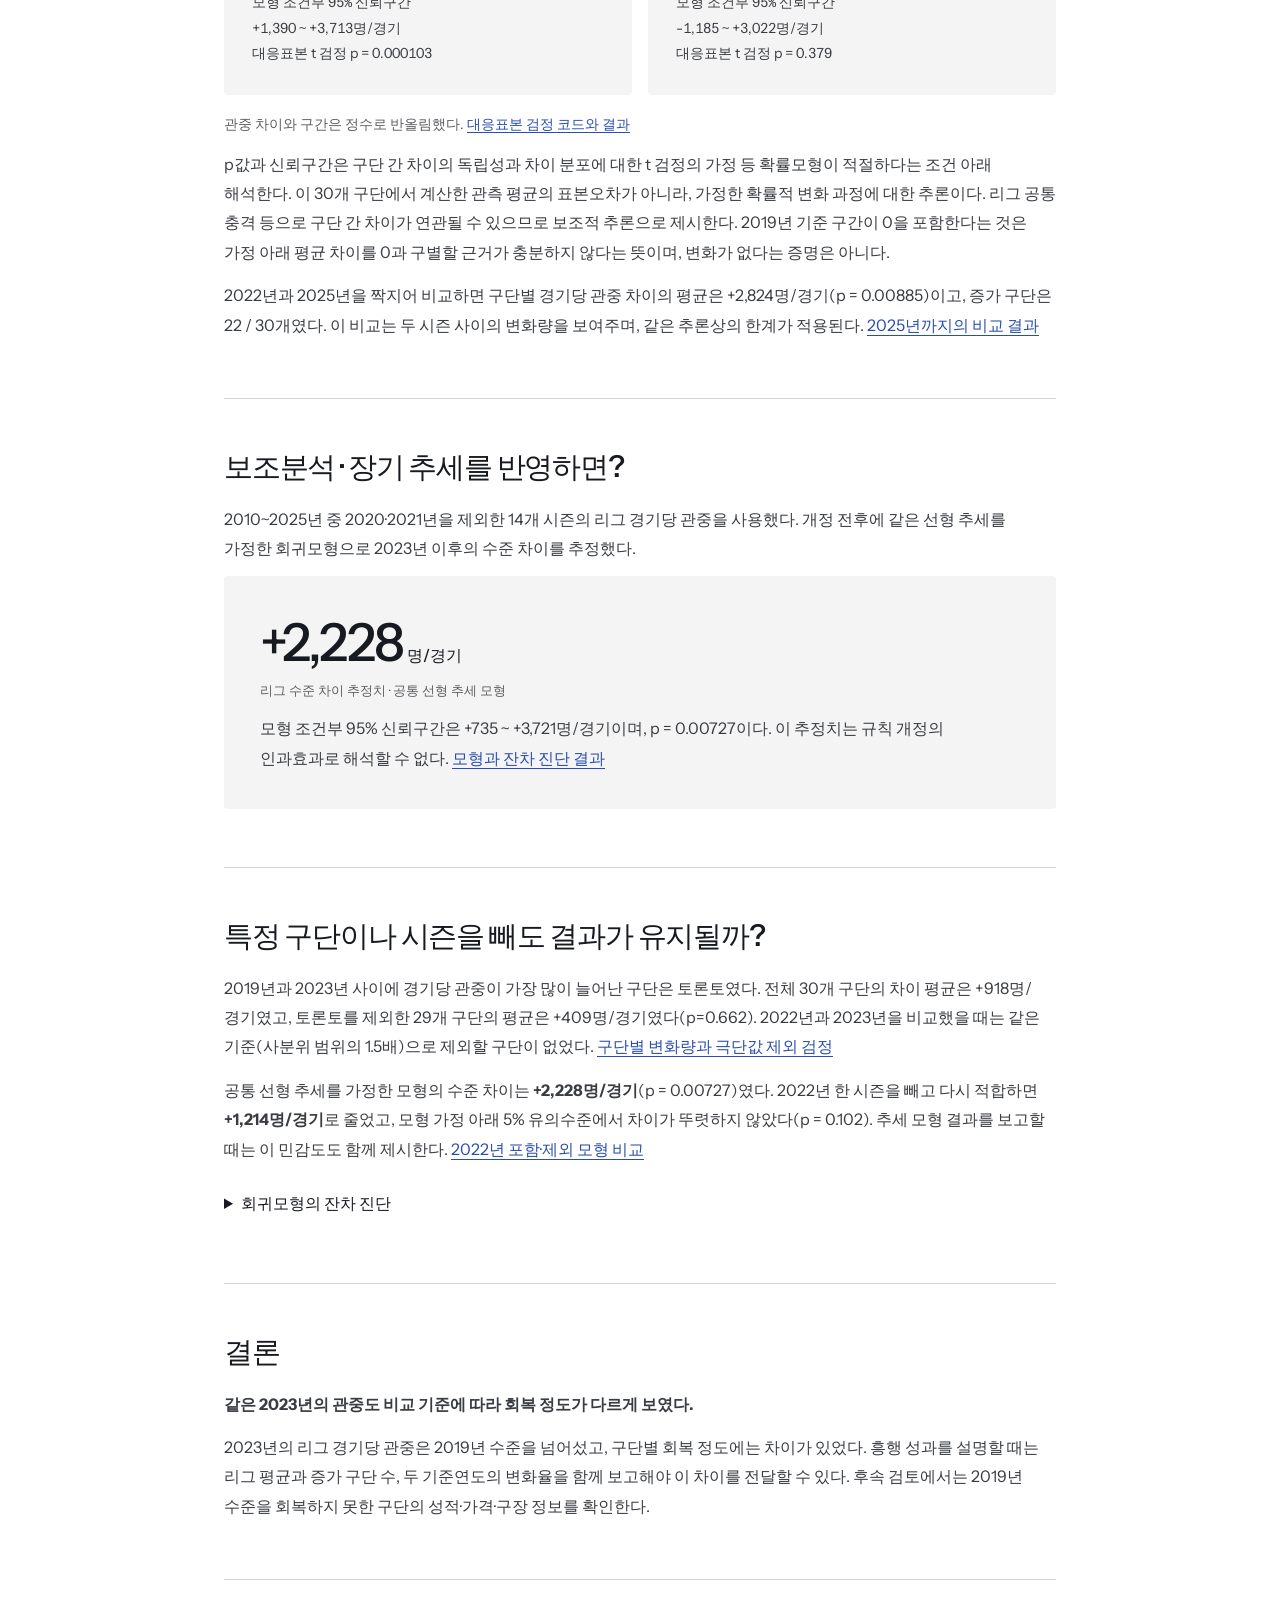
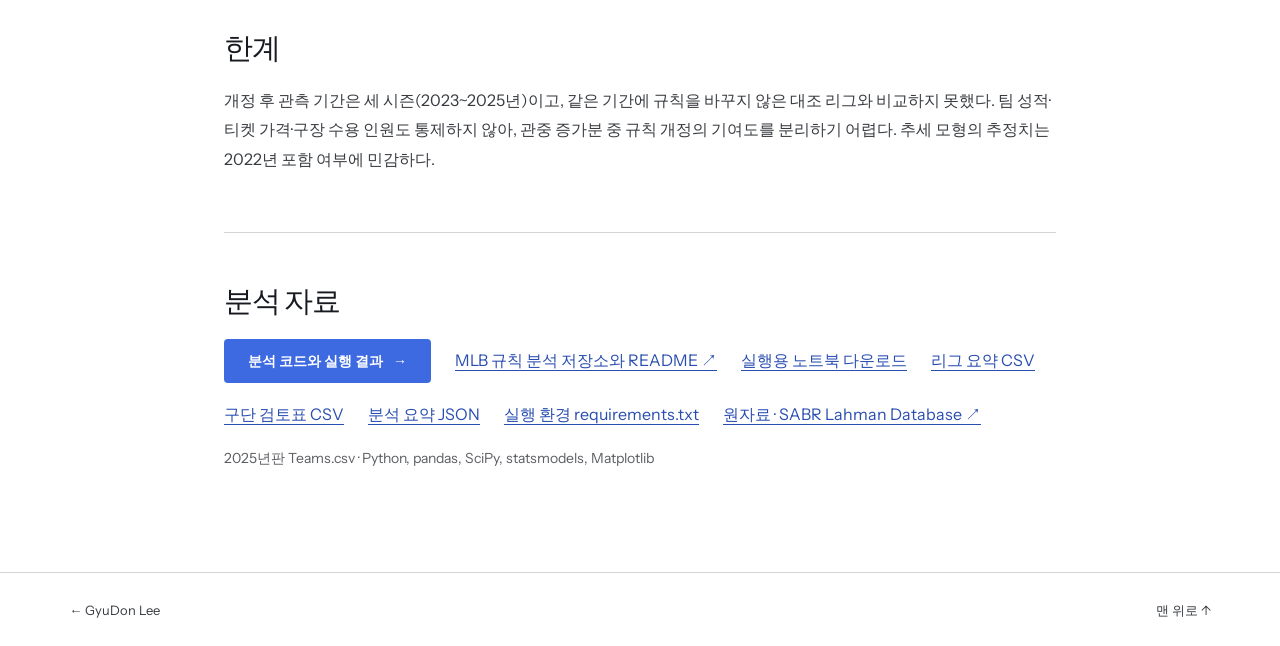
==== commit 73286966: "Publish reproducible MLB results, paired intervals and confirmed project details Show both baseline " ====
--- a/mlb.html
+++ b/mlb.html
@@ -5,8 +5,8 @@
   <meta name="viewport" content="width=device-width, initial-scale=1">
   <title>규칙이 관중을 불렀는가? · GyuDon Lee</title>
   <meta name="description" content="2023년 MLB 경기당 관중이 증가한 구단은 2022년 기준 26곳, 2019년 기준 15곳이었다. 비교 기준별 결과와 흥행 성과 보고에 활용할 구단별 검토표를 제시합니다.">
-  <link rel="stylesheet" href="style.css?v=mlb-report-1">
-  <script defer src="study.js"></script>
+  <link rel="stylesheet" href="style.css?v=verified-report-2">
+  <script defer src="study.js?v=summary-2"></script>
 </head>
 <body class="paper" id="top">
 <a class="skip" href="#main">본문으로 건너뛰기</a>
@@ -18,11 +18,12 @@
 
   <section id="summary" class="study-summary" aria-labelledby="summary-title">
     <h2 id="summary-title">핵심 요약</h2>
-    <p><strong>2023년 경기당 관중이 증가한 구단은 2022년 기준 26곳, 2019년 기준 15곳이었다.</strong> 같은 30개 구단을 비교했을 때 경기당 관중 차이의 평균은 각각 +2,551명/경기와 +918명/경기였다.</p>
-    <p>장기 추세를 반영한 회귀모형의 수준 차이 추정치는 2022년 포함 여부에 따라 +2,228명/경기에서 +1,214명/경기로 달라져, 규칙 개정의 기여도는 추가 검증이 필요하다. 성과 보고에는 두 기준연도의 경기당 관중 변화율과 증가 구단 수를 함께 제시할 것을 제안한다.</p>
+    <p><strong>2023년 경기당 관중이 증가한 구단은 2022년 기준 <span data-key="comparisons.2022-2023.increased_teams" data-format="integer">26</span>곳, 2019년 기준 <span data-key="comparisons.2019-2023.increased_teams" data-format="integer">15</span>곳이었다.</strong> 같은 <span data-key="comparisons.2022-2023.n_teams" data-format="integer">30</span>개 구단을 비교했을 때 경기당 관중 차이의 평균은 각각 <span data-key="comparisons.2022-2023.mean_difference" data-format="signed">+2,551</span>명/경기와 <span data-key="comparisons.2019-2023.mean_difference" data-format="signed">+918</span>명/경기였다.</p>
+    <p>장기 추세를 반영한 회귀모형의 수준 차이 추정치는 2022년 포함 여부에 따라 <span data-key="models.primary.level_difference" data-format="signed">+2,228</span>명/경기에서 <span data-key="models.without_2022.level_difference" data-format="signed">+1,214</span>명/경기로 달라져, 규칙 개정의 기여도는 추가 검증이 필요하다. 성과 보고에는 두 기준연도의 경기당 관중 변화율과 증가 구단 수를 함께 제시할 것을 제안한다.</p>
     <div class="resources"><a href="#application">성과 보고에 활용하기 ↓</a><a href="notebook.html">분석 코드와 실행 결과 ↗</a></div>
   </section>
-  <div class="study-meta"><span><strong>과목</strong> 데이터과학및분석소개</span><span><strong>분석자</strong> 이규돈</span><span><strong>데이터</strong> MLB 30개 구단 · 2010–2025</span></div>
+  <div class="study-meta"><span><strong>수행 기간</strong> 2026.09–2026.10</span><span><strong>형태</strong> 개인 프로젝트</span><span><strong>본인 기여</strong> 이규돈 · 개인 분석 수행</span><span><strong>과목</strong> 데이터과학및분석소개</span><span><strong>데이터</strong> MLB 30개 구단 · 2010–2025</span><span><strong>후속 보완</strong> 2026.11 · 재현성·검증·결과 보고</span></div>
+  <p class="caption">수업에서 제공받은 데이터 없이 공개된 Lahman 자료를 사용했다.</p>
   <details><summary>분석을 시작한 계기</summary><p>2024년 6월, 토론토에서 블루제이스 경기를 보고 경기 시간과 관중 기록을 찾아봤다. MLB가 발표한 2023년 총관중 증가율은 9.6%였다. 그런데 Lahman 자료에서 2022년의 리그 경기당 관중은 2019년보다 5.79% 적었다. 코로나19 이전을 기준으로 삼아도 관중이 늘었다고 말할 수 있을까?</p></details>
 
   <section id="application" class="block" aria-labelledby="application-title">
@@ -34,8 +35,8 @@
         <caption>Lahman 기준. 리그 경기당 관중은 전체 관중 ÷ 전체 홈경기 수</caption>
         <thead><tr><th scope="col">비교</th><th scope="col">기준연도<br>리그 관중(명/경기)</th><th scope="col">2023년<br>리그 관중(명/경기)</th><th scope="col">리그 변화율</th><th scope="col">경기당 관중<br>증가 구단 수</th></tr></thead>
         <tbody>
-          <tr><th scope="row">2022 → 2023</th><td>26,567</td><td>29,114</td><td>+9.59%</td><td>26 / 30개</td></tr>
-          <tr><th scope="row">2019 → 2023</th><td>28,199</td><td>29,114</td><td>+3.25%</td><td>15 / 30개</td></tr>
+          <tr><th scope="row">2022 → 2023</th><td><span data-key="comparisons.2022-2023.league_baseline" data-format="integer">26,567</span></td><td><span data-key="comparisons.2022-2023.league_target" data-format="integer">29,114</span></td><td><span data-key="comparisons.2022-2023.league_change_pct" data-format="percent">+9.59%</span></td><td><span data-key="comparisons.2022-2023.increased_teams" data-format="integer">26</span> / <span data-key="comparisons.2022-2023.n_teams" data-format="integer">30</span>개</td></tr>
+          <tr><th scope="row">2019 → 2023</th><td><span data-key="comparisons.2019-2023.league_baseline" data-format="integer">28,199</span></td><td><span data-key="comparisons.2019-2023.league_target" data-format="integer">29,114</span></td><td><span data-key="comparisons.2019-2023.league_change_pct" data-format="percent">+3.25%</span></td><td><span data-key="comparisons.2019-2023.increased_teams" data-format="integer">15</span> / <span data-key="comparisons.2019-2023.n_teams" data-format="integer">30</span>개</td></tr>
         </tbody>
       </table>
     </div>
@@ -120,30 +121,46 @@
     </table></div></details>
   </section>
 
-  <section id="comparisons" class="block">
-    <h2>비교 기준에 따라 달라진 결과</h2>
-    <p>두 시즌을 직접 비교할 때는 30개 구단의 경기당 관중 차이에 대응표본 t 검정을 적용했다. 추세 모형은 2010~2025년 중 2020·2021년을 제외한 14개 시즌의 리그 경기당 관중을 사용했다.</p>
-    <div class="study-tabs" aria-label="비교 기준 선택" hidden>
-      <button type="button" data-panel="prior" aria-controls="prior" aria-pressed="true">전년 대비</button>
-      <button type="button" data-panel="pre-covid" aria-controls="pre-covid" aria-pressed="false">코로나19 이전 대비</button>
-      <button type="button" data-panel="trend" aria-controls="trend" aria-pressed="false">추세 모형</button>
+  <section id="comparisons" class="block" aria-labelledby="comparisons-title">
+    <h2 id="comparisons-title">비교 기준에 따라 달라진 결과</h2>
+    <p>동일한 30개 전체 구단을 연결해 경기당 관중의 시즌 간 차이를 계산했다. 아래 평균과 증가 구단 수는 이 구단들의 관측 결과이며, 표본에서 전체 구단으로 확대한 값이 아니다.</p>
+    <div class="comparison-grid">
+      <section id="prior" class="reading" aria-labelledby="prior-title">
+        <h3 id="prior-title">전년 대비 · 2022 → 2023</h3>
+        <strong><span data-key="comparisons.2022-2023.mean_difference" data-format="signed">+2,551</span><span class="reading-unit">명/경기</span></strong>
+        <small>구단별 차이의 평균 · 증가 <span data-key="comparisons.2022-2023.increased_teams" data-format="integer">26</span> / <span data-key="comparisons.2022-2023.n_teams" data-format="integer">30</span>개 구단</small>
+        <p>2022년과 비교하면 <span data-key="comparisons.2022-2023.n_teams" data-format="integer">30</span>개 중 <span data-key="comparisons.2022-2023.increased_teams" data-format="integer">26</span>개 구단의 경기당 관중이 증가했다.</p>
+        <p class="inference">모형 조건부 95% 신뢰구간<br><span data-key="comparisons.2022-2023.ci95_low" data-format="signed">+1,390</span> ~ <span data-key="comparisons.2022-2023.ci95_high" data-format="signed">+3,713</span>명/경기<br>대응표본 t 검정 p = <span data-key="comparisons.2022-2023.p_value" data-format="pvalue">0.000103</span></p>
+      </section>
+      <section id="pre-covid" class="reading" aria-labelledby="pre-covid-title">
+        <h3 id="pre-covid-title">코로나19 이전 대비 · 2019 → 2023</h3>
+        <strong><span data-key="comparisons.2019-2023.mean_difference" data-format="signed">+918</span><span class="reading-unit">명/경기</span></strong>
+        <small>구단별 차이의 평균 · 증가 <span data-key="comparisons.2019-2023.increased_teams" data-format="integer">15</span> / <span data-key="comparisons.2019-2023.n_teams" data-format="integer">30</span>개 구단</small>
+        <p>코로나19 이전과 비교하면 <span data-key="comparisons.2019-2023.n_teams" data-format="integer">30</span>개 중 <span data-key="comparisons.2019-2023.increased_teams" data-format="integer">15</span>개 구단의 경기당 관중이 증가했다.</p>
+        <p class="inference">모형 조건부 95% 신뢰구간<br><span data-key="comparisons.2019-2023.ci95_low" data-format="signed">-1,185</span> ~ <span data-key="comparisons.2019-2023.ci95_high" data-format="signed">+3,022</span>명/경기<br>대응표본 t 검정 p = <span data-key="comparisons.2019-2023.p_value" data-format="pvalue">0.379</span></p>
+      </section>
     </div>
-    <div id="prior" class="reading"><strong>+2,551명/경기</strong><small>구단별 차이의 평균 · 2022 → 2023 · p = 0.000103</small><p>같은 구단의 두 시즌 경기당 관중 차이를 30개 구단에 걸쳐 평균했다. 26개 구단에서 경기당 관중이 증가했다. <a href="notebook.html#paired">대응표본 검정 결과</a></p></div>
-    <div id="pre-covid" class="reading"><strong>+918명/경기</strong><small>구단별 차이의 평균 · 2019 → 2023 · p = 0.379</small><p>코로나19 이전 시즌과 비교하면 경기당 관중이 늘어난 구단과 줄어든 구단이 15개씩이었다. 구단별 차이의 평균은 5% 유의수준에서 0과 구별되지 않았다. <a href="notebook.html#paired">대응표본 검정 결과</a></p></div>
-    <div id="trend" class="reading"><strong>+2,228명/경기</strong><small>리그 수준 차이 추정치 · 공통 선형 추세 모형 · p = 0.0073</small><p>개정 전후에 같은 선형 추세를 가정한 모형에서 2023년 이후의 리그 경기당 관중 수준 차이를 추정했다. 95% 신뢰구간은 +735~+3,721명/경기다. <a href="notebook.html#diagnostics">모형과 잔차 진단 결과</a></p></div>
-    <p>2022년과 2025년을 짝지어 비교하면 구단별 경기당 관중 차이의 평균은 +2,824명/경기(p=0.00885)이고, 증가 구단은 22/30개였다. 이 비교는 두 시즌 사이의 변화량을 보여준다. <a href="notebook.html#paired">2025년까지의 비교 결과</a></p>
+    <p class="caption">관중 차이와 구간은 정수로 반올림했다. <a href="notebook.html#paired">대응표본 검정 코드와 결과</a></p>
+    <p>p값과 신뢰구간은 구단 간 차이의 독립성과 차이 분포에 대한 t 검정의 가정 등 확률모형이 적절하다는 조건 아래 해석한다. 이 30개 구단에서 계산한 관측 평균의 표본오차가 아니라, 가정한 확률적 변화 과정에 대한 추론이다. 리그 공통 충격 등으로 구단 간 차이가 연관될 수 있으므로 보조적 추론으로 제시한다. 2019년 기준 구간이 0을 포함한다는 것은 가정 아래 평균 차이를 0과 구별할 근거가 충분하지 않다는 뜻이며, 변화가 없다는 증명은 아니다.</p>
+    <p>2022년과 2025년을 짝지어 비교하면 구단별 경기당 관중 차이의 평균은 <span data-key="comparisons.2022-2025.mean_difference" data-format="signed">+2,824</span>명/경기(p = <span data-key="comparisons.2022-2025.p_value" data-format="pvalue">0.00885</span>)이고, 증가 구단은 <span data-key="comparisons.2022-2025.increased_teams" data-format="integer">22</span> / <span data-key="comparisons.2022-2025.n_teams" data-format="integer">30</span>개였다. 이 비교는 두 시즌 사이의 변화량을 보여주며, 같은 추론상의 한계가 적용된다. <a href="notebook.html#paired">2025년까지의 비교 결과</a></p>
+  </section>
+
+  <section id="trend" class="block" aria-labelledby="trend-title">
+    <h2 id="trend-title">보조분석 · 장기 추세를 반영하면?</h2>
+    <p>2010~2025년 중 2020·2021년을 제외한 14개 시즌의 리그 경기당 관중을 사용했다. 개정 전후에 같은 선형 추세를 가정한 회귀모형으로 2023년 이후의 수준 차이를 추정했다.</p>
+    <div class="reading"><strong><span data-key="models.primary.level_difference" data-format="signed">+2,228</span><span class="reading-unit">명/경기</span></strong><small>리그 수준 차이 추정치 · 공통 선형 추세 모형</small><p>모형 조건부 95% 신뢰구간은 <span data-key="models.primary.ci95_low" data-format="signed">+735</span> ~ <span data-key="models.primary.ci95_high" data-format="signed">+3,721</span>명/경기이며, p = <span data-key="models.primary.p_value" data-format="pvalue">0.00727</span>이다. 이 추정치는 규칙 개정의 인과효과로 해석할 수 없다. <a href="notebook.html#diagnostics">모형과 잔차 진단 결과</a></p></div>
   </section>
 
   <section class="block">
     <h2>특정 구단이나 시즌을 빼도 결과가 유지될까?</h2>
     <p>2019년과 2023년 사이에 경기당 관중이 가장 많이 늘어난 구단은 토론토였다. 전체 30개 구단의 차이 평균은 +918명/경기였고, 토론토를 제외한 29개 구단의 평균은 +409명/경기였다(p=0.662). 2022년과 2023년을 비교했을 때는 같은 기준(사분위 범위의 1.5배)으로 제외할 구단이 없었다. <a href="notebook.html#spread">구단별 변화량과 극단값 제외 검정</a></p>
-    <p>공통 선형 추세를 가정한 모형의 수준 차이는 <strong>+2,228명/경기</strong>(p=0.0073)였다. 2022년 한 시즌을 빼고 다시 적합하면 <strong>+1,214명/경기</strong>로 줄었고, 5% 유의수준에서 차이가 뚜렷하지 않았다(p=0.102). 추세 모형 결과를 보고할 때는 이 민감도도 함께 제시한다. <a href="notebook.html#sensitivity">2022년 포함·제외 모형 비교</a></p>
+    <p>공통 선형 추세를 가정한 모형의 수준 차이는 <strong><span data-key="models.primary.level_difference" data-format="signed">+2,228</span>명/경기</strong>(p = <span data-key="models.primary.p_value" data-format="pvalue">0.00727</span>)였다. 2022년 한 시즌을 빼고 다시 적합하면 <strong><span data-key="models.without_2022.level_difference" data-format="signed">+1,214</span>명/경기</strong>로 줄었고, 모형 가정 아래 5% 유의수준에서 차이가 뚜렷하지 않았다(p = <span data-key="models.without_2022.p_value" data-format="pvalue">0.102</span>). 추세 모형 결과를 보고할 때는 이 민감도도 함께 제시한다. <a href="notebook.html#sensitivity">2022년 포함·제외 모형 비교</a></p>
     <details><summary>회귀모형의 잔차 진단</summary><p>14개 시즌의 Durbin–Watson 통계량은 0.667이었다. 관측 순서상 인접한 잔차의 상관을 고려한 HAC 표준오차로 계산하면 수준 차이는 +2,228명/경기, p=0.0018이었다. 시차 1, Bartlett 가중치, 소표본 보정 해제, 정규근사를 사용했다. 표본이 작아 보조 결과로 해석했다. <a href="notebook.html#diagnostics">진단 코드와 실행 결과</a></p></details>
   </section>
 
   <section id="conclusion" class="block" aria-labelledby="conclusion-title">
     <h2 id="conclusion-title">결론</h2>
-    <p><strong>핵심 발견은 효과의 크기가 아니라, 비교 기준이 결론을 만든다는 사실이다.</strong></p>
+    <p><strong>같은 2023년의 관중도 비교 기준에 따라 회복 정도가 다르게 보였다.</strong></p>
     <p>2023년의 리그 경기당 관중은 2019년 수준을 넘어섰고, 구단별 회복 정도에는 차이가 있었다. 흥행 성과를 설명할 때는 리그 평균과 증가 구단 수, 두 기준연도의 변화율을 함께 보고해야 이 차이를 전달할 수 있다. 후속 검토에서는 2019년 수준을 회복하지 못한 구단의 성적·가격·구장 정보를 확인한다.</p>
   </section>
   <section id="limitations" class="block" aria-labelledby="limitations-title">
@@ -152,7 +169,7 @@
   </section>
   <section class="block">
     <h2>분석 자료</h2>
-    <div class="resources"><a class="button" href="notebook.html">분석 코드와 실행 결과 <span aria-hidden="true">→</span></a><a href="https://github.com/dlrbehs/mlb-rule-analysis">MLB 규칙 분석 저장소와 README ↗</a><a href="mlb-analysis.ipynb" download>실행용 노트북 다운로드</a><a href="https://sabr.org/lahman-database/">원자료 · SABR Lahman Database ↗</a></div>
+    <div class="resources"><a class="button" href="notebook.html">분석 코드와 실행 결과 <span aria-hidden="true">→</span></a><a href="https://github.com/dlrbehs/mlb-rule-analysis">MLB 규칙 분석 저장소와 README ↗</a><a href="mlb-analysis.ipynb" download>실행용 노트북 다운로드</a><a href="generated/league_summary.csv" download>리그 요약 CSV</a><a href="generated/team_review.csv" download>구단 검토표 CSV</a><a href="generated/summary.json" download>분석 요약 JSON</a><a href="requirements.txt" download>실행 환경 requirements.txt</a><a href="https://sabr.org/lahman-database/">원자료 · SABR Lahman Database ↗</a></div>
     <p class="caption">2025년판 Teams.csv · Python, pandas, SciPy, statsmodels, Matplotlib</p>
   </section>
 </main>
--- a/style.css
+++ b/style.css
@@ -80,6 +80,7 @@
 .hero-art { width: 100%; height: 100%; object-fit: cover; object-position: 50% 66%; }
 .hero h1 { font-size: clamp(40px, 4.2vw, 66px); font-weight: 550; line-height: 1.04; letter-spacing: -.045em; }
 .hero-heading p { margin-top: 12px; color: #101216; font-size: clamp(16px, 1.3vw, 20px); font-weight: 550; }
+.hero-heading .hero-strength { max-width: 42em; margin: 14px auto 0; font-size: clamp(14px, 1.15vw, 17px); font-weight: 400; line-height: 1.6; text-wrap: balance; }
 .hero-actions { display: flex; justify-content: center; gap: 16px; width: min(100%, 474px); }
 .button {
   display: inline-flex; align-items: center; justify-content: center; gap: 10px; min-height: 46px;
@@ -97,7 +98,8 @@
   letter-spacing: -.045em; line-height: 1.18;
 }
 .feature { position: relative; display: grid; grid-template-columns: minmax(0, 1.35fr) minmax(0, 1fr); gap: clamp(32px, 6vw, 90px); align-items: center; }
-.feature .text-link::after { content: ""; position: absolute; inset: 0; }
+.project-links { display: flex; flex-wrap: wrap; gap: 4px 24px; }
+.project-skills { color: var(--muted); font-size: 14px; line-height: 1.7; margin-bottom: 8px; }
 .project-photo { overflow: hidden; border-radius: 4px; }
 .project-photo img { width: 100%; aspect-ratio: 4 / 3; object-fit: cover; }
 .eyebrow, .kicker { color: var(--muted); font-size: 14px; font-weight: 600; }
@@ -158,12 +160,12 @@
 details { margin-top: 18px; }
 summary { cursor: pointer; padding-block: 9px; font-weight: 550; }
 details[open] > p { padding-block: 10px; }
-.study-tabs { display: flex; flex-wrap: wrap; gap: 8px; margin-block: 18px; }
-.study-tabs button {
-  min-height: 44px; padding: 8px 14px; border: 1px solid var(--line); border-radius: 4px;
-  background: var(--paper); color: var(--body); cursor: pointer; font-size: 14px;
-}
-.study-tabs button[aria-pressed="true"] { color: white; background: var(--ink); border-color: var(--ink); }
+.comparison-grid { display: grid; grid-template-columns: repeat(2, minmax(0, 1fr)); gap: 16px; margin-block: 18px; }
+.comparison-grid .reading { margin-top: 0; padding: clamp(18px, 2.4vw, 28px); }
+.reading h3 { margin-bottom: 18px; font-size: 16px; font-weight: 600; line-height: 1.55; }
+.comparison-grid .reading > strong { font-size: clamp(30px, 3.6vw, 42px); }
+.reading-unit { margin-left: 5px; font-size: 16px; letter-spacing: 0; }
+.reading .inference { padding-top: 14px; border-top: 1px solid var(--line); font-size: 14px; font-variant-numeric: tabular-nums; }
 .reading { margin-top: 12px; padding: clamp(20px, 3vw, 36px); border-radius: 4px; background: var(--surface); }
 .reading > strong, .reading small { display: block; }
 .reading > strong { font-size: clamp(32px, 4.1vw, 54px); line-height: 1.18; font-weight: 500; letter-spacing: -.04em; }
@@ -209,8 +211,7 @@
   .hero-actions { max-width: 380px; gap: 10px; }
   .hero-actions .button { padding-inline: 8px; }
   .study-meta { display: grid; }
-  .study-tabs { gap: 6px; }
-  .study-tabs button { padding-inline: 9px; }
+  .comparison-grid { grid-template-columns: minmax(0, 1fr); }
   .resources { flex-direction: column; align-items: flex-start; gap: 6px; }
 }
 @media (prefers-reduced-motion: no-preference) {
@@ -221,3 +222,19 @@
   @keyframes develop { from { transform: scale(1.015); } to { transform: none; } }
   @keyframes arrive { from { opacity: .5; transform: translateY(6px); } to { opacity: 1; transform: none; } }
 }
+
+@media (prefers-color-scheme: dark) {
+  :root {
+    color-scheme: dark;
+    --ink: #edf0f5;
+    --body: #d0d4dc;
+    --muted: #aeb5c1;
+    --paper: #171a20;
+    --surface: #22262e;
+    --line: #464c58;
+    --blue-text: #a9c0ff;
+  }
+  .reader-nav { background: rgba(23, 26, 32, .94); }
+  .hero, .topbar, .hero .secondary { color: #171a20; }
+  .skip { background: #edf0f5; color: #171a20; }
+}
